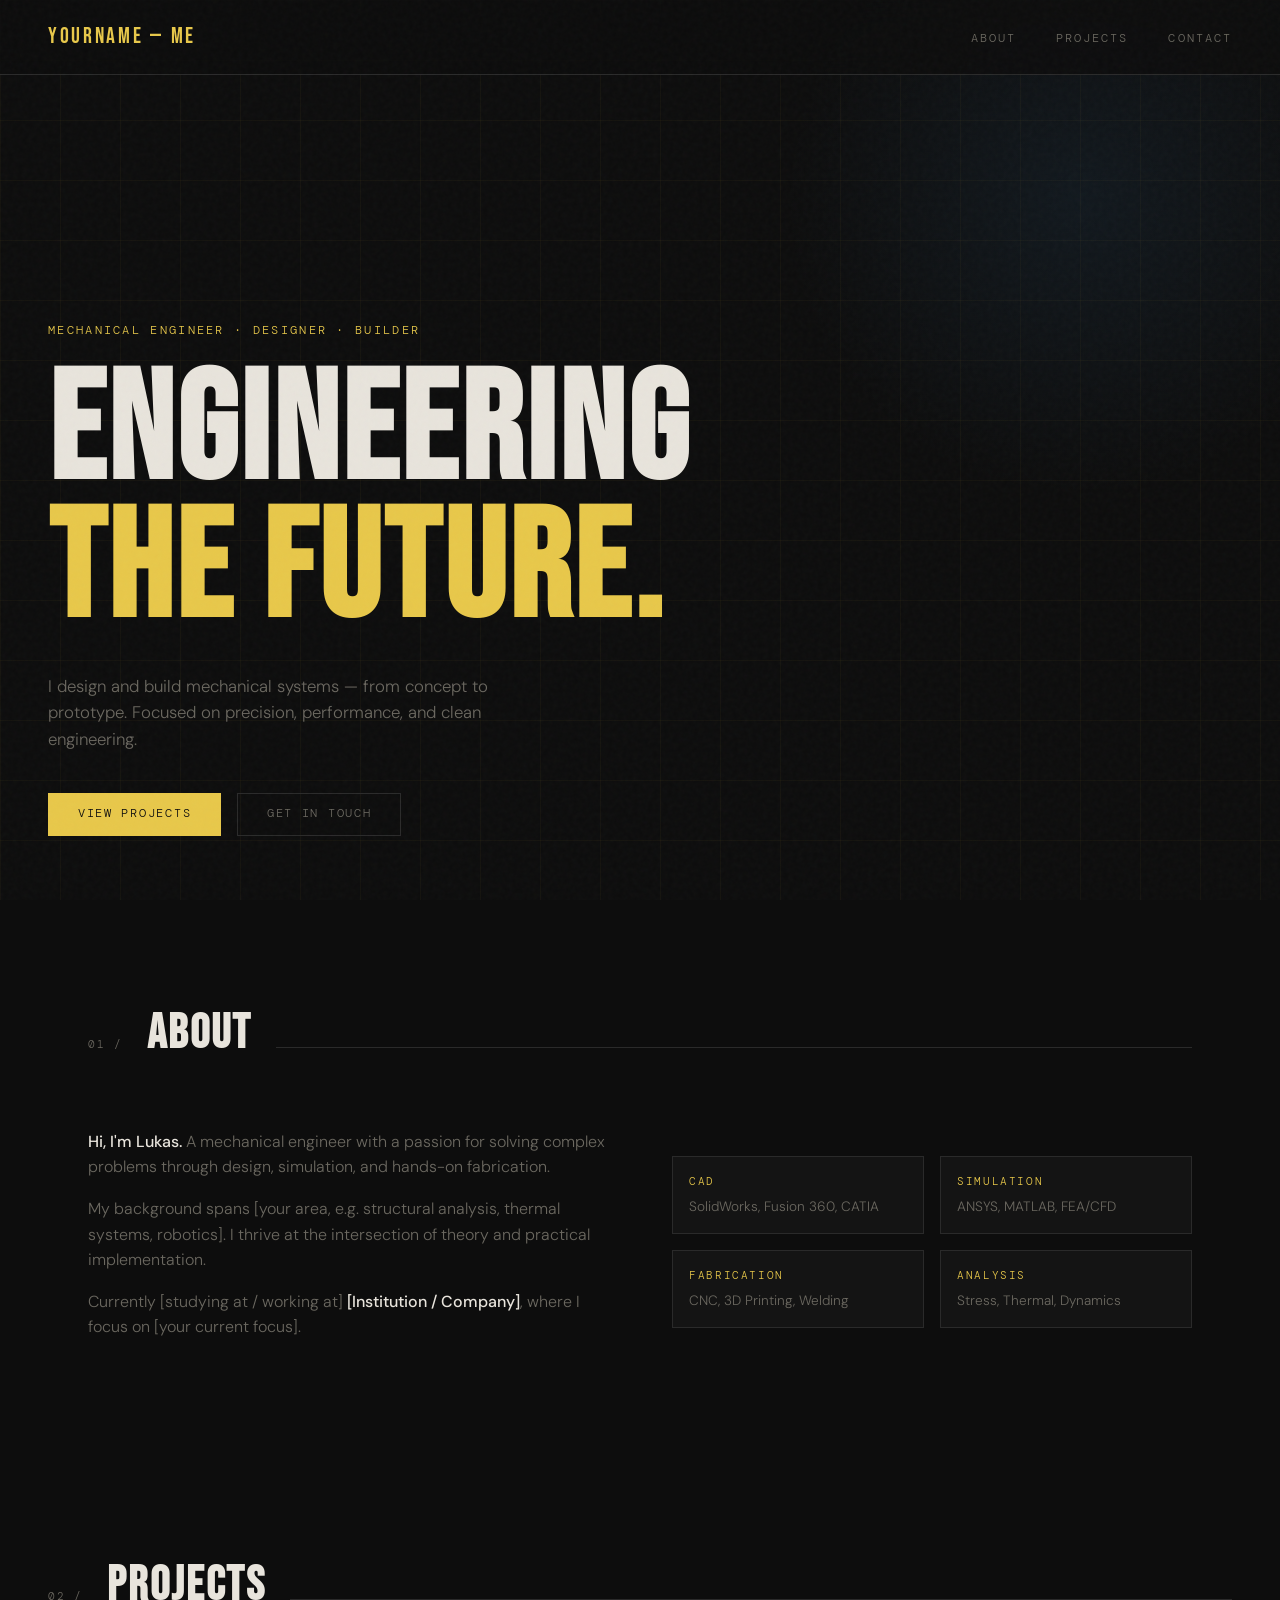
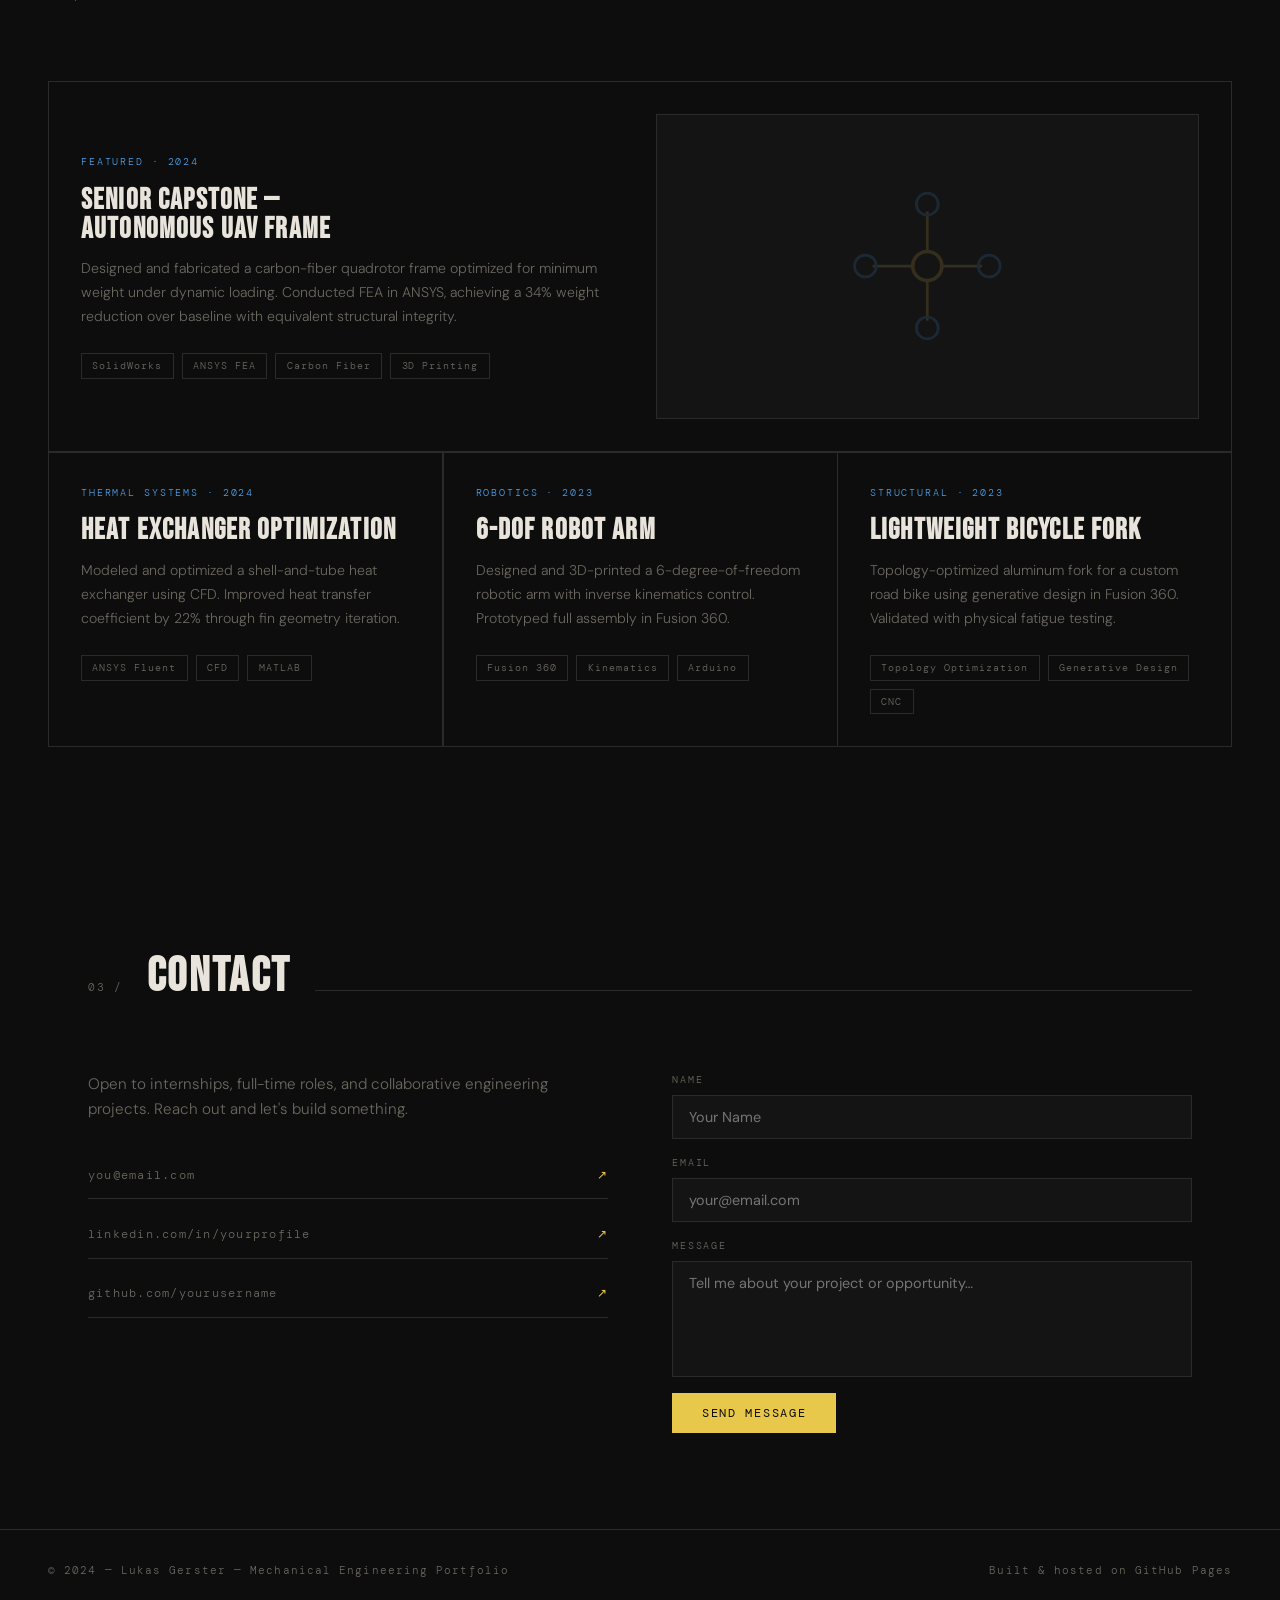
==== index.html @ ba3817b6 "Update index.html Added name" ====
<!DOCTYPE html>
<html lang="en">
<head>
  <meta charset="UTF-8" />
  <meta name="viewport" content="width=device-width, initial-scale=1.0" />
  <title>ME Portfolio</title>
  <link href="https://fonts.googleapis.com/css2?family=Bebas+Neue&family=DM+Sans:wght@300;400;500&family=DM+Mono:wght@400;500&display=swap" rel="stylesheet">
  <style>
    :root {
      --bg: #0d0d0d;
      --surface: #141414;
      --border: #2a2a2a;
      --accent: #e8c84a;
      --accent2: #4a9fe8;
      --text: #e8e4dc;
      --muted: #6b6860;
    }

    *, *::before, *::after { box-sizing: border-box; margin: 0; padding: 0; }

    html { scroll-behavior: smooth; }

    body {
      background: var(--bg);
      color: var(--text);
      font-family: 'DM Sans', sans-serif;
      font-weight: 300;
      line-height: 1.6;
      overflow-x: hidden;
    }

    /* ── NOISE OVERLAY ── */
    body::before {
      content: '';
      position: fixed;
      inset: 0;
      background-image: url("data:image/svg+xml,%3Csvg viewBox='0 0 200 200' xmlns='http://www.w3.org/2000/svg'%3E%3Cfilter id='n'%3E%3CfeTurbulence type='fractalNoise' baseFrequency='0.9' numOctaves='4' stitchTiles='stitch'/%3E%3C/filter%3E%3Crect width='100%25' height='100%25' filter='url(%23n)' opacity='1'/%3E%3C/svg%3E");
      opacity: 0.03;
      pointer-events: none;
      z-index: 9999;
    }

    /* ── NAV ── */
    nav {
      position: fixed;
      top: 0; left: 0; right: 0;
      z-index: 100;
      display: flex;
      align-items: center;
      justify-content: space-between;
      padding: 1.2rem 3rem;
      border-bottom: 1px solid var(--border);
      background: rgba(13,13,13,0.85);
      backdrop-filter: blur(12px);
    }

    .nav-logo {
      font-family: 'Bebas Neue', sans-serif;
      font-size: 1.4rem;
      letter-spacing: 0.12em;
      color: var(--accent);
    }

    .nav-links {
      display: flex;
      gap: 2.5rem;
      list-style: none;
    }

    .nav-links a {
      font-family: 'DM Mono', monospace;
      font-size: 0.72rem;
      letter-spacing: 0.18em;
      text-transform: uppercase;
      color: var(--muted);
      text-decoration: none;
      transition: color 0.2s;
    }

    .nav-links a:hover { color: var(--text); }

    /* ── HERO ── */
    .hero {
      min-height: 100vh;
      display: flex;
      flex-direction: column;
      justify-content: flex-end;
      padding: 6rem 3rem 4rem;
      position: relative;
      overflow: hidden;
    }

    .hero-grid {
      position: absolute;
      inset: 0;
      background-image:
        linear-gradient(rgba(232,200,74,0.04) 1px, transparent 1px),
        linear-gradient(90deg, rgba(232,200,74,0.04) 1px, transparent 1px);
      background-size: 60px 60px;
    }

    .hero-glow {
      position: absolute;
      width: 600px;
      height: 600px;
      border-radius: 50%;
      background: radial-gradient(circle, rgba(74,159,232,0.08) 0%, transparent 70%);
      top: -100px;
      right: -100px;
      pointer-events: none;
    }

    .hero-tag {
      font-family: 'DM Mono', monospace;
      font-size: 0.72rem;
      letter-spacing: 0.2em;
      text-transform: uppercase;
      color: var(--accent);
      margin-bottom: 1.5rem;
      opacity: 0;
      animation: fadeUp 0.6s 0.2s forwards;
    }

    .hero h1 {
      font-family: 'Bebas Neue', sans-serif;
      font-size: clamp(4rem, 12vw, 10rem);
      line-height: 0.9;
      letter-spacing: 0.02em;
      color: var(--text);
      opacity: 0;
      animation: fadeUp 0.7s 0.4s forwards;
    }

    .hero h1 span { color: var(--accent); }

    .hero-sub {
      margin-top: 2rem;
      font-size: 1.05rem;
      color: var(--muted);
      max-width: 520px;
      opacity: 0;
      animation: fadeUp 0.7s 0.6s forwards;
    }

    .hero-cta {
      margin-top: 2.5rem;
      display: flex;
      gap: 1rem;
      opacity: 0;
      animation: fadeUp 0.7s 0.8s forwards;
    }

    .btn {
      display: inline-block;
      padding: 0.7rem 1.8rem;
      font-family: 'DM Mono', monospace;
      font-size: 0.72rem;
      letter-spacing: 0.15em;
      text-transform: uppercase;
      text-decoration: none;
      border: 1px solid;
      transition: all 0.25s;
      cursor: pointer;
    }

    .btn-primary {
      background: var(--accent);
      color: #0d0d0d;
      border-color: var(--accent);
    }

    .btn-primary:hover {
      background: transparent;
      color: var(--accent);
    }

    .btn-ghost {
      background: transparent;
      color: var(--muted);
      border-color: var(--border);
    }

    .btn-ghost:hover {
      color: var(--text);
      border-color: var(--muted);
    }

    /* ── SECTION WRAPPER ── */
    section {
      padding: 6rem 3rem;
      max-width: 1200px;
      margin: 0 auto;
    }

    .section-header {
      display: flex;
      align-items: baseline;
      gap: 1.5rem;
      margin-bottom: 3.5rem;
    }

    .section-header h2 {
      font-family: 'Bebas Neue', sans-serif;
      font-size: 3rem;
      letter-spacing: 0.05em;
    }

    .section-line {
      flex: 1;
      height: 1px;
      background: var(--border);
    }

    .section-num {
      font-family: 'DM Mono', monospace;
      font-size: 0.7rem;
      color: var(--muted);
      letter-spacing: 0.15em;
    }

    /* ── ABOUT ── */
    .about-grid {
      display: grid;
      grid-template-columns: 1fr 1fr;
      gap: 4rem;
      align-items: center;
    }

    .about-text p {
      color: var(--muted);
      margin-bottom: 1rem;
      font-size: 1rem;
    }

    .about-text p strong { color: var(--text); font-weight: 500; }

    .skills-grid {
      display: grid;
      grid-template-columns: 1fr 1fr;
      gap: 1rem;
    }

    .skill-item {
      padding: 1rem;
      border: 1px solid var(--border);
      background: var(--surface);
      transition: border-color 0.2s;
    }

    .skill-item:hover { border-color: var(--accent); }

    .skill-item span {
      display: block;
      font-family: 'DM Mono', monospace;
      font-size: 0.68rem;
      letter-spacing: 0.15em;
      color: var(--accent);
      margin-bottom: 0.3rem;
      text-transform: uppercase;
    }

    .skill-item p { font-size: 0.85rem; color: var(--muted); }

    /* ── PROJECTS ── */
    .projects-grid {
      display: grid;
      grid-template-columns: repeat(auto-fill, minmax(340px, 1fr));
      gap: 1.5px;
      background: var(--border);
      border: 1.5px solid var(--border);
    }

    .project-card {
      background: var(--bg);
      padding: 2rem;
      position: relative;
      overflow: hidden;
      transition: background 0.25s;
      cursor: default;
    }

    .project-card::after {
      content: '';
      position: absolute;
      bottom: 0; left: 0; right: 0;
      height: 2px;
      background: var(--accent);
      transform: scaleX(0);
      transition: transform 0.3s;
      transform-origin: left;
    }

    .project-card:hover {
      background: var(--surface);
    }

    .project-card:hover::after { transform: scaleX(1); }

    .project-tag {
      font-family: 'DM Mono', monospace;
      font-size: 0.65rem;
      letter-spacing: 0.18em;
      text-transform: uppercase;
      color: var(--accent2);
      margin-bottom: 1rem;
    }

    .project-card h3 {
      font-family: 'Bebas Neue', sans-serif;
      font-size: 1.8rem;
      letter-spacing: 0.04em;
      margin-bottom: 0.8rem;
      line-height: 1;
    }

    .project-card p {
      font-size: 0.88rem;
      color: var(--muted);
      line-height: 1.7;
      margin-bottom: 1.5rem;
    }

    .project-meta {
      display: flex;
      flex-wrap: wrap;
      gap: 0.5rem;
    }

    .tag {
      padding: 0.25rem 0.65rem;
      font-family: 'DM Mono', monospace;
      font-size: 0.62rem;
      letter-spacing: 0.1em;
      color: var(--muted);
      border: 1px solid var(--border);
      background: transparent;
    }

    /* ── FEATURED (wide card) ── */
    .project-card.featured {
      grid-column: 1 / -1;
      display: grid;
      grid-template-columns: 1fr 1fr;
      gap: 2rem;
      align-items: center;
    }

    .featured-img {
      aspect-ratio: 16/9;
      background: var(--surface);
      border: 1px solid var(--border);
      display: flex;
      align-items: center;
      justify-content: center;
      overflow: hidden;
    }

    .featured-img svg {
      width: 60%;
      height: 60%;
      opacity: 0.15;
    }

    /* ── CONTACT ── */
    .contact-wrap {
      display: grid;
      grid-template-columns: 1fr 1fr;
      gap: 4rem;
      align-items: start;
    }

    .contact-info p {
      color: var(--muted);
      font-size: 0.95rem;
      margin-bottom: 2rem;
    }

    .contact-links {
      display: flex;
      flex-direction: column;
      gap: 0.8rem;
    }

    .contact-link {
      display: flex;
      align-items: center;
      gap: 1rem;
      text-decoration: none;
      color: var(--muted);
      font-family: 'DM Mono', monospace;
      font-size: 0.78rem;
      letter-spacing: 0.1em;
      transition: color 0.2s;
      padding: 0.8rem 0;
      border-bottom: 1px solid var(--border);
    }

    .contact-link:hover { color: var(--text); }

    .contact-link .arrow { color: var(--accent); margin-left: auto; }

    .contact-form {
      display: flex;
      flex-direction: column;
      gap: 1rem;
    }

    .form-group {
      display: flex;
      flex-direction: column;
      gap: 0.4rem;
    }

    .form-group label {
      font-family: 'DM Mono', monospace;
      font-size: 0.65rem;
      letter-spacing: 0.18em;
      text-transform: uppercase;
      color: var(--muted);
    }

    .form-group input,
    .form-group textarea {
      background: var(--surface);
      border: 1px solid var(--border);
      color: var(--text);
      font-family: 'DM Sans', sans-serif;
      font-size: 0.9rem;
      padding: 0.75rem 1rem;
      outline: none;
      transition: border-color 0.2s;
      resize: none;
    }

    .form-group input:focus,
    .form-group textarea:focus {
      border-color: var(--accent);
    }

    /* ── FOOTER ── */
    footer {
      border-top: 1px solid var(--border);
      padding: 2rem 3rem;
      display: flex;
      justify-content: space-between;
      align-items: center;
    }

    footer p {
      font-family: 'DM Mono', monospace;
      font-size: 0.68rem;
      letter-spacing: 0.1em;
      color: var(--muted);
    }

    /* ── ANIMATIONS ── */
    @keyframes fadeUp {
      from { opacity: 0; transform: translateY(24px); }
      to   { opacity: 1; transform: translateY(0); }
    }

    .fade-in {
      opacity: 0;
      transform: translateY(20px);
      transition: opacity 0.6s, transform 0.6s;
    }

    .fade-in.visible {
      opacity: 1;
      transform: translateY(0);
    }

    /* ── RESPONSIVE ── */
    @media (max-width: 768px) {
      nav { padding: 1rem 1.5rem; }
      .nav-links { display: none; }
      .hero { padding: 5rem 1.5rem 3rem; }
      section { padding: 4rem 1.5rem; }
      .about-grid { grid-template-columns: 1fr; gap: 2rem; }
      .contact-wrap { grid-template-columns: 1fr; }
      .project-card.featured { grid-column: auto; grid-template-columns: 1fr; }
      footer { flex-direction: column; gap: 0.5rem; text-align: center; }
    }
  </style>
</head>
<body>

  <!-- NAV -->
  <nav>
    <div class="nav-logo">YourName — ME</div>
    <ul class="nav-links">
      <li><a href="#about">About</a></li>
      <li><a href="#projects">Projects</a></li>
      <li><a href="#contact">Contact</a></li>
    </ul>
  </nav>

  <!-- HERO -->
  <div class="hero">
    <div class="hero-grid"></div>
    <div class="hero-glow"></div>
    <div class="hero-tag">Mechanical Engineer · Designer · Builder</div>
    <h1>Engineering<br><span>the Future.</span></h1>
    <p class="hero-sub">
      I design and build mechanical systems — from concept to prototype.
      Focused on precision, performance, and clean engineering.
    </p>
    <div class="hero-cta">
      <a href="#projects" class="btn btn-primary">View Projects</a>
      <a href="#contact" class="btn btn-ghost">Get in Touch</a>
    </div>
  </div>

  <!-- ABOUT -->
  <section id="about">
    <div class="section-header fade-in">
      <span class="section-num">01 /</span>
      <h2>About</h2>
      <div class="section-line"></div>
    </div>
    <div class="about-grid fade-in">
      <div class="about-text">
        <p>
          <strong>Hi, I'm Lukas.</strong> A mechanical engineer with a passion
          for solving complex problems through design, simulation, and hands-on fabrication.
        </p>
        <p>
          My background spans [your area, e.g. structural analysis, thermal systems, robotics].
          I thrive at the intersection of theory and practical implementation.
        </p>
        <p>
          Currently [studying at / working at] <strong>[Institution / Company]</strong>,
          where I focus on [your current focus].
        </p>
      </div>
      <div class="skills-grid">
        <div class="skill-item">
          <span>CAD</span>
          <p>SolidWorks, Fusion 360, CATIA</p>
        </div>
        <div class="skill-item">
          <span>Simulation</span>
          <p>ANSYS, MATLAB, FEA/CFD</p>
        </div>
        <div class="skill-item">
          <span>Fabrication</span>
          <p>CNC, 3D Printing, Welding</p>
        </div>
        <div class="skill-item">
          <span>Analysis</span>
          <p>Stress, Thermal, Dynamics</p>
        </div>
      </div>
    </div>
  </section>

  <!-- PROJECTS -->
  <section id="projects" style="max-width:100%; padding: 6rem 3rem;">
    <div class="section-header fade-in" style="max-width:1200px; margin: 0 auto 3.5rem;">
      <span class="section-num">02 /</span>
      <h2>Projects</h2>
      <div class="section-line"></div>
    </div>
    <div class="projects-grid" style="max-width:1200px; margin:0 auto;">

      <!-- FEATURED PROJECT -->
      <div class="project-card featured fade-in">
        <div>
          <div class="project-tag">Featured · 2024</div>
          <h3>Senior Capstone —<br>Autonomous UAV Frame</h3>
          <p>
            Designed and fabricated a carbon-fiber quadrotor frame optimized for
            minimum weight under dynamic loading. Conducted FEA in ANSYS, achieving
            a 34% weight reduction over baseline with equivalent structural integrity.
          </p>
          <div class="project-meta">
            <span class="tag">SolidWorks</span>
            <span class="tag">ANSYS FEA</span>
            <span class="tag">Carbon Fiber</span>
            <span class="tag">3D Printing</span>
          </div>
        </div>
        <div class="featured-img">
          <svg viewBox="0 0 100 100" fill="none" xmlns="http://www.w3.org/2000/svg">
            <circle cx="50" cy="50" r="8" stroke="#e8c84a" stroke-width="2"/>
            <line x1="50" y1="42" x2="50" y2="20" stroke="#e8c84a" stroke-width="1.5"/>
            <line x1="50" y1="58" x2="50" y2="80" stroke="#e8c84a" stroke-width="1.5"/>
            <line x1="42" y1="50" x2="20" y2="50" stroke="#e8c84a" stroke-width="1.5"/>
            <line x1="58" y1="50" x2="80" y2="50" stroke="#e8c84a" stroke-width="1.5"/>
            <circle cx="50" cy="16" r="6" stroke="#4a9fe8" stroke-width="1.5"/>
            <circle cx="50" cy="84" r="6" stroke="#4a9fe8" stroke-width="1.5"/>
            <circle cx="16" cy="50" r="6" stroke="#4a9fe8" stroke-width="1.5"/>
            <circle cx="84" cy="50" r="6" stroke="#4a9fe8" stroke-width="1.5"/>
          </svg>
        </div>
      </div>

      <!-- PROJECT 2 -->
      <div class="project-card fade-in">
        <div class="project-tag">Thermal Systems · 2024</div>
        <h3>Heat Exchanger Optimization</h3>
        <p>
          Modeled and optimized a shell-and-tube heat exchanger using CFD.
          Improved heat transfer coefficient by 22% through fin geometry iteration.
        </p>
        <div class="project-meta">
          <span class="tag">ANSYS Fluent</span>
          <span class="tag">CFD</span>
          <span class="tag">MATLAB</span>
        </div>
      </div>

      <!-- PROJECT 3 -->
      <div class="project-card fade-in">
        <div class="project-tag">Robotics · 2023</div>
        <h3>6-DOF Robot Arm</h3>
        <p>
          Designed and 3D-printed a 6-degree-of-freedom robotic arm with inverse
          kinematics control. Prototyped full assembly in Fusion 360.
        </p>
        <div class="project-meta">
          <span class="tag">Fusion 360</span>
          <span class="tag">Kinematics</span>
          <span class="tag">Arduino</span>
        </div>
      </div>

      <!-- PROJECT 4 -->
      <div class="project-card fade-in">
        <div class="project-tag">Structural · 2023</div>
        <h3>Lightweight Bicycle Fork</h3>
        <p>
          Topology-optimized aluminum fork for a custom road bike using generative
          design in Fusion 360. Validated with physical fatigue testing.
        </p>
        <div class="project-meta">
          <span class="tag">Topology Optimization</span>
          <span class="tag">Generative Design</span>
          <span class="tag">CNC</span>
        </div>
      </div>

    </div>
  </section>

  <!-- CONTACT -->
  <section id="contact">
    <div class="section-header fade-in">
      <span class="section-num">03 /</span>
      <h2>Contact</h2>
      <div class="section-line"></div>
    </div>
    <div class="contact-wrap fade-in">
      <div class="contact-info">
        <p>
          Open to internships, full-time roles, and collaborative engineering projects.
          Reach out and let's build something.
        </p>
        <div class="contact-links">
          <a href="mailto:you@email.com" class="contact-link">
            <span>you@email.com</span>
            <span class="arrow">↗</span>
          </a>
          <a href="https://linkedin.com/in/yourprofile" class="contact-link" target="_blank">
            <span>linkedin.com/in/yourprofile</span>
            <span class="arrow">↗</span>
          </a>
          <a href="https://github.com/yourusername" class="contact-link" target="_blank">
            <span>github.com/yourusername</span>
            <span class="arrow">↗</span>
          </a>
        </div>
      </div>
      <form class="contact-form" onsubmit="return false;">
        <div class="form-group">
          <label>Name</label>
          <input type="text" placeholder="Your Name" />
        </div>
        <div class="form-group">
          <label>Email</label>
          <input type="email" placeholder="your@email.com" />
        </div>
        <div class="form-group">
          <label>Message</label>
          <textarea rows="5" placeholder="Tell me about your project or opportunity…"></textarea>
        </div>
        <button class="btn btn-primary" style="align-self:flex-start;">Send Message</button>
      </form>
    </div>
  </section>

  <!-- FOOTER -->
  <footer>
    <p>© 2024 — Lukas Gerster — Mechanical Engineering Portfolio</p>
    <p>Built & hosted on GitHub Pages</p>
  </footer>

  <script>
    // Scroll fade-in
    const observer = new IntersectionObserver((entries) => {
      entries.forEach(e => {
        if (e.isIntersecting) {
          e.target.classList.add('visible');
          observer.unobserve(e.target);
        }
      });
    }, { threshold: 0.1 });

    document.querySelectorAll('.fade-in').forEach(el => observer.observe(el));
  </script>

</body>
</html>
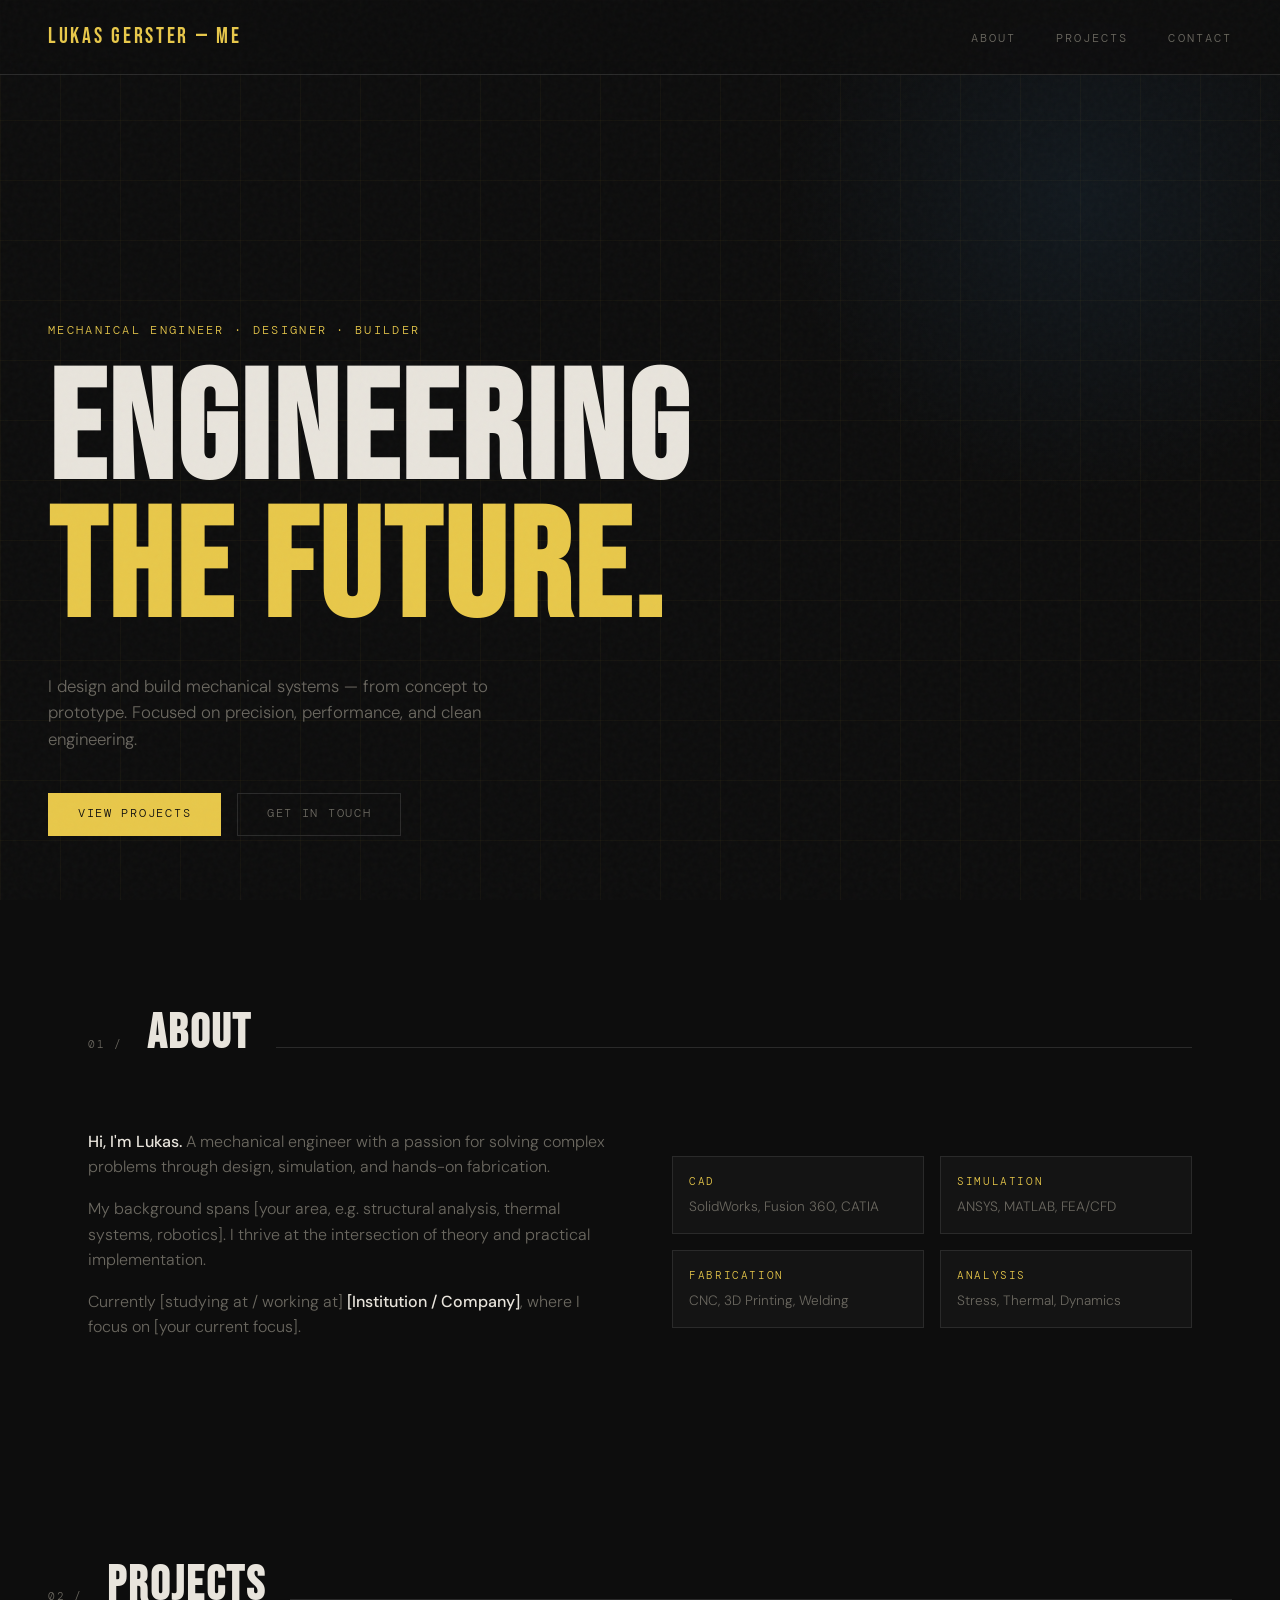
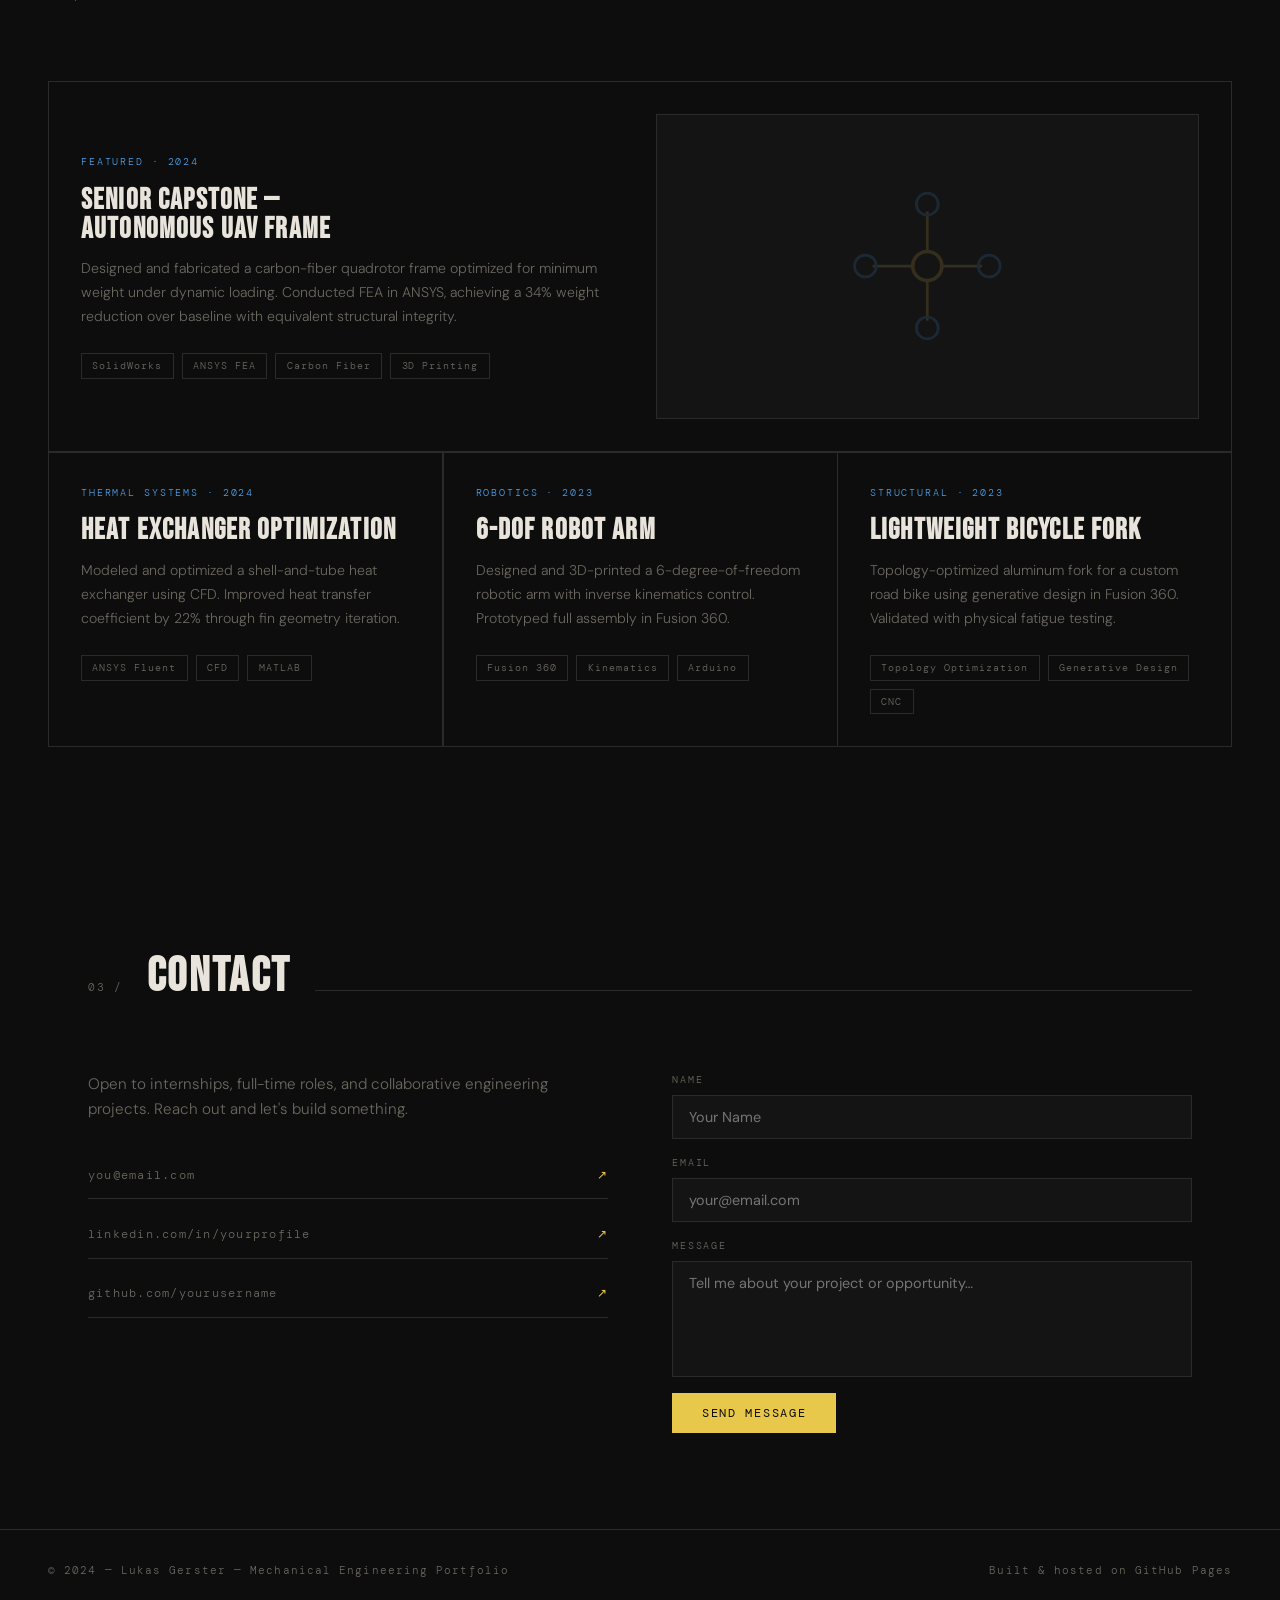
==== commit 57784baf: "Update index.html added names title" ====
--- a/index.html
+++ b/index.html
@@ -487,7 +487,7 @@
 
   <!-- NAV -->
   <nav>
-    <div class="nav-logo">YourName — ME</div>
+    <div class="nav-logo">Lukas Gerster — ME</div>
     <ul class="nav-links">
       <li><a href="#about">About</a></li>
       <li><a href="#projects">Projects</a></li>
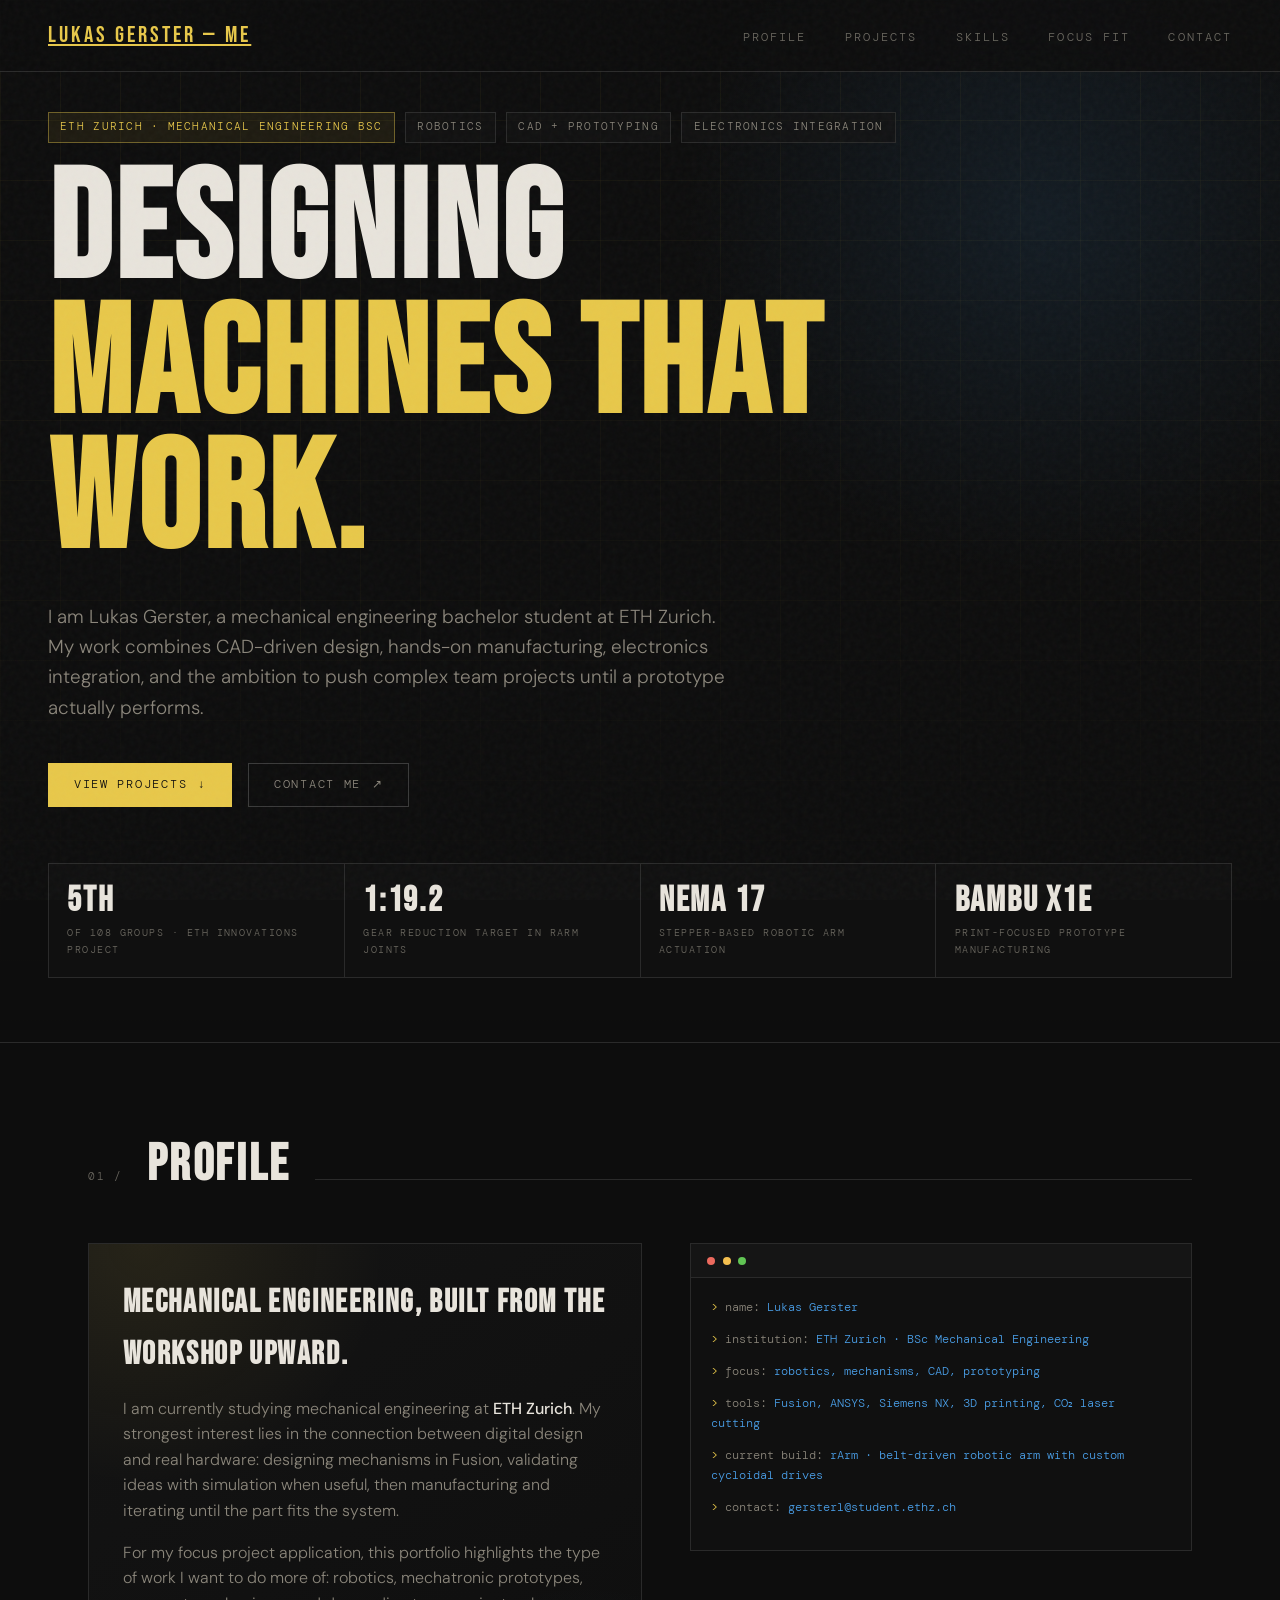
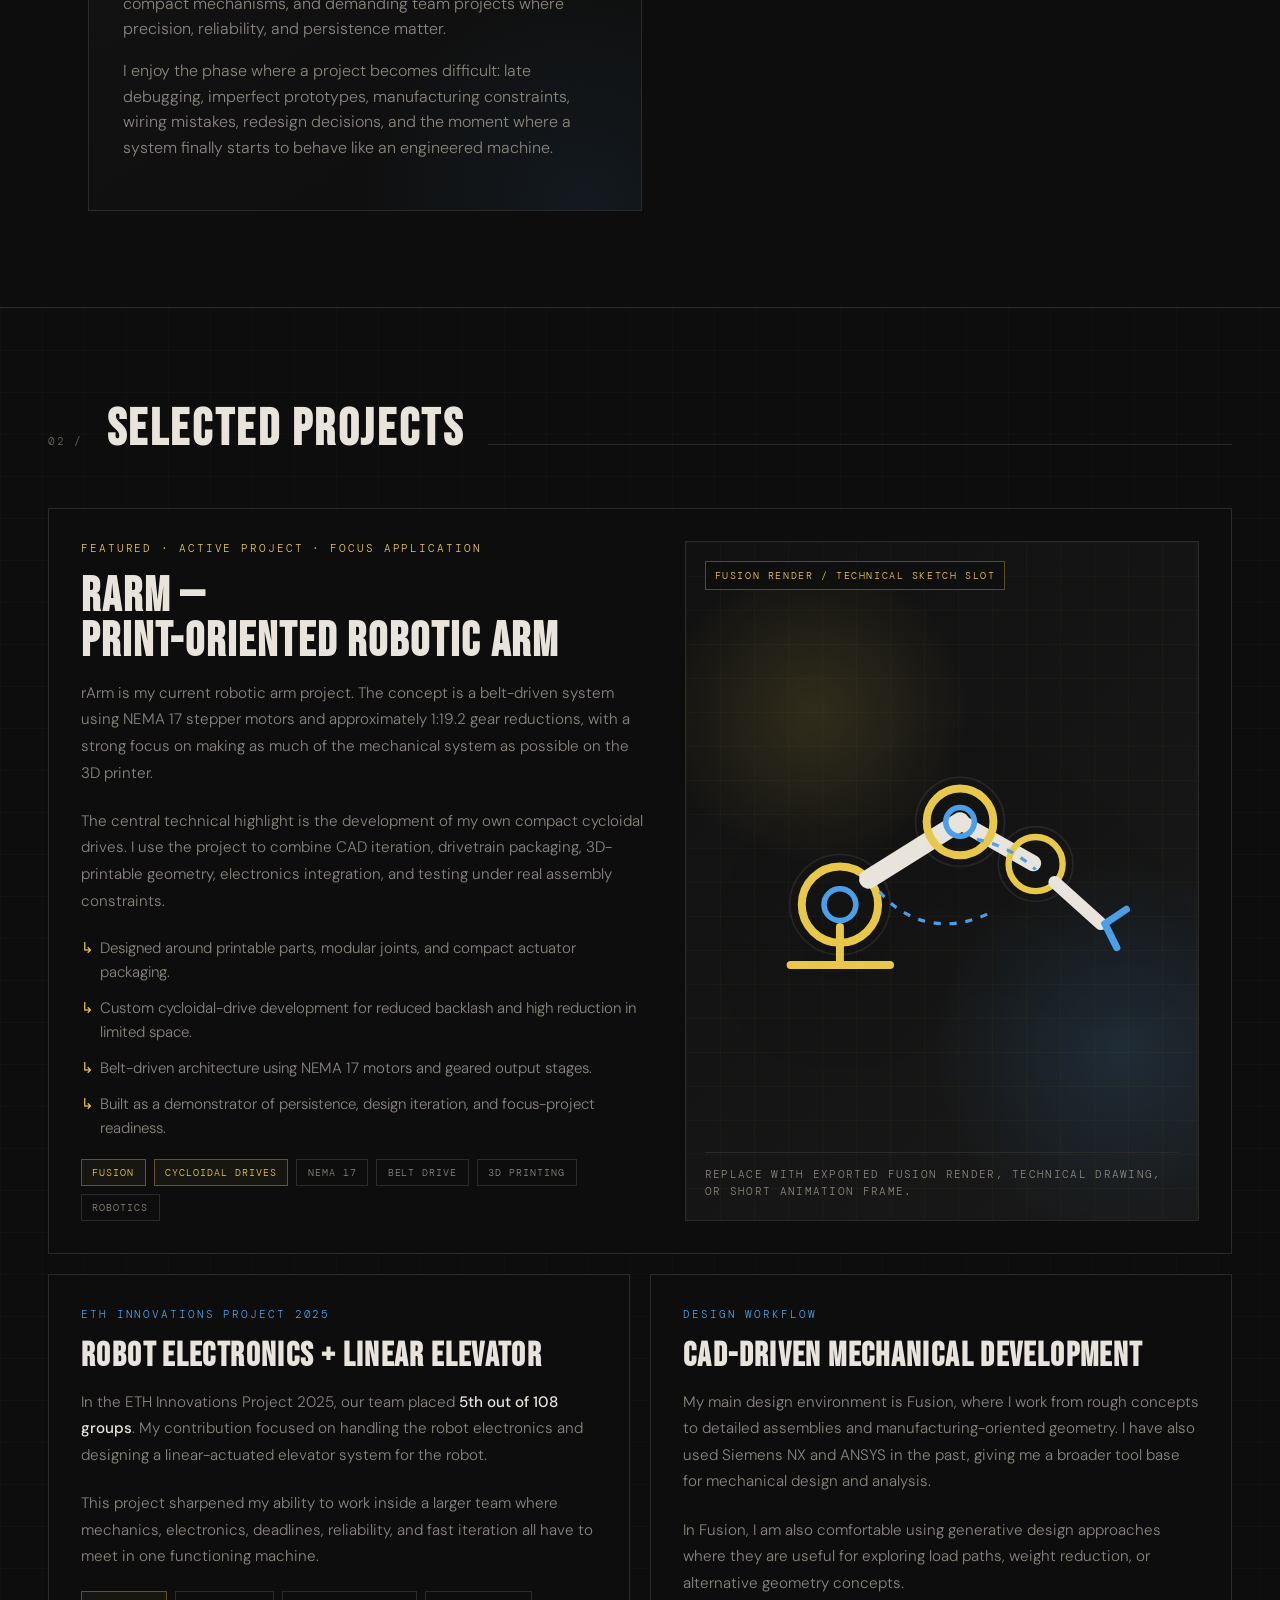
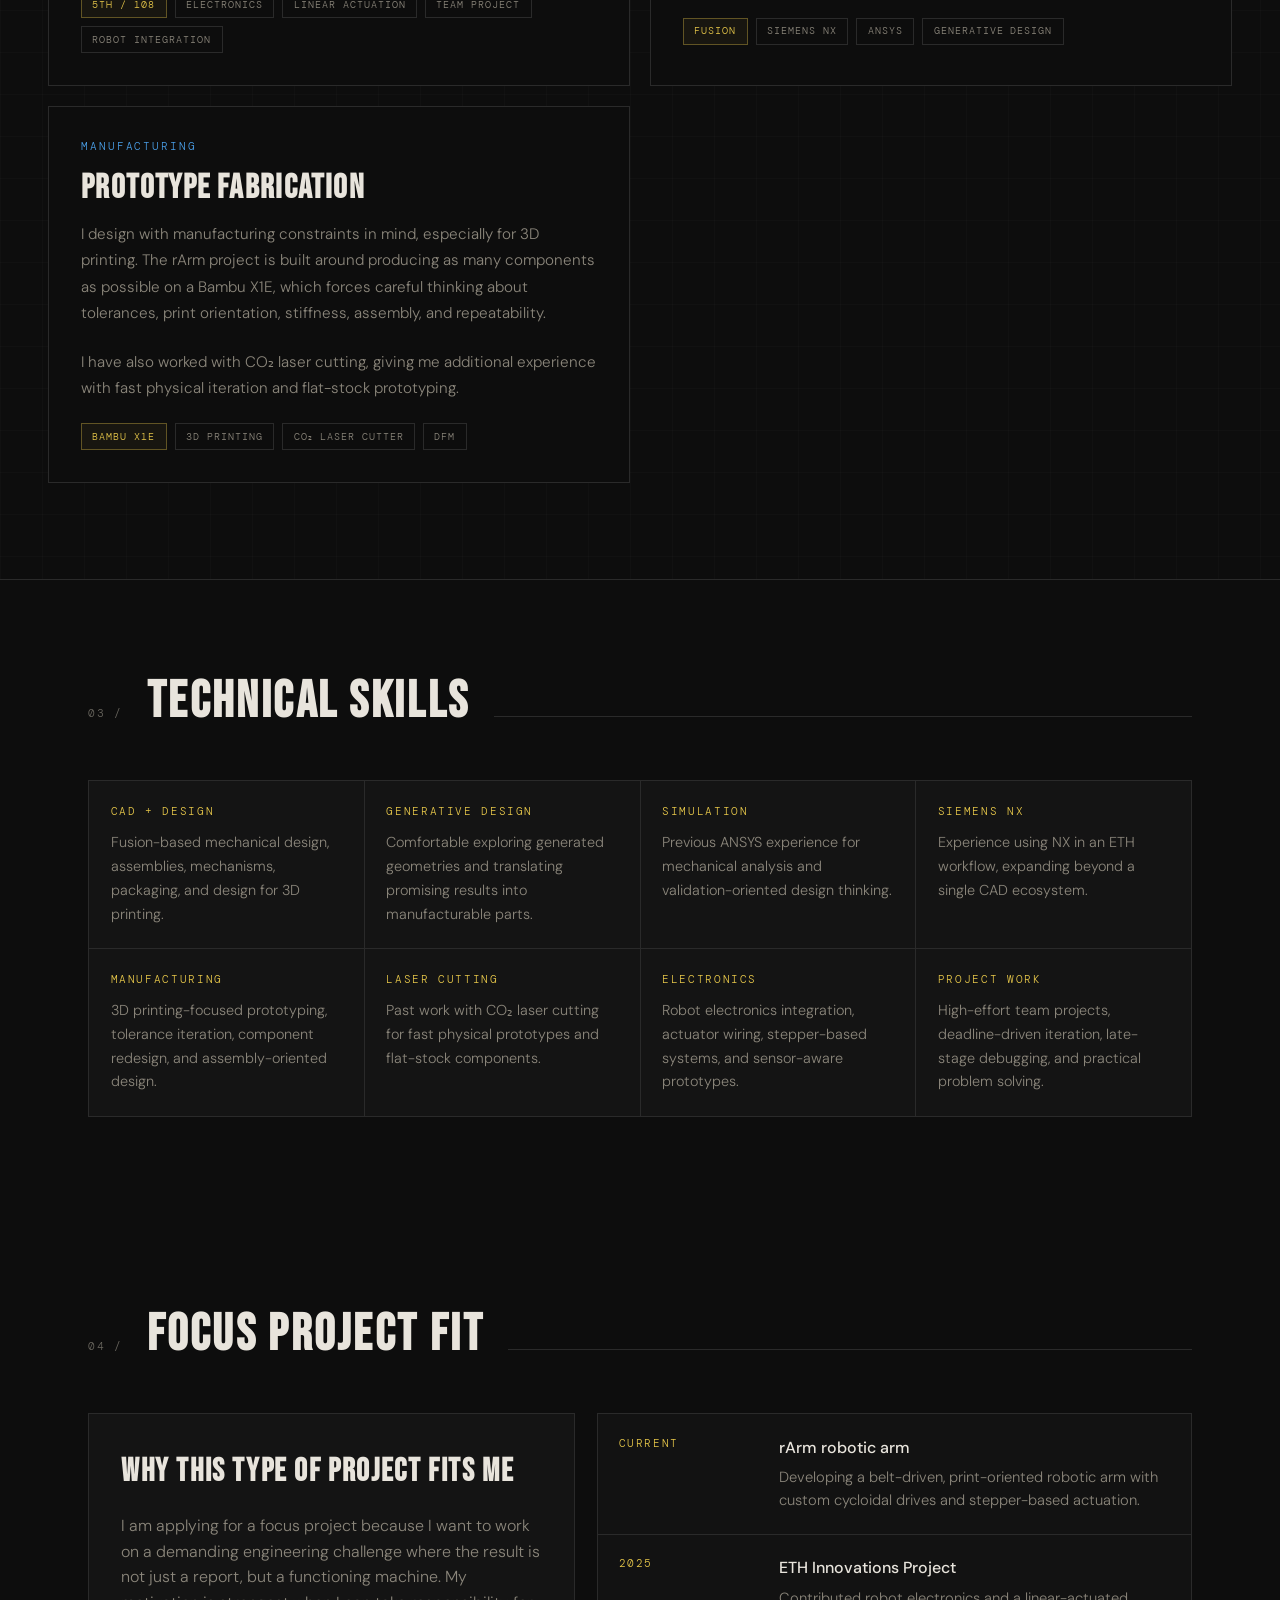
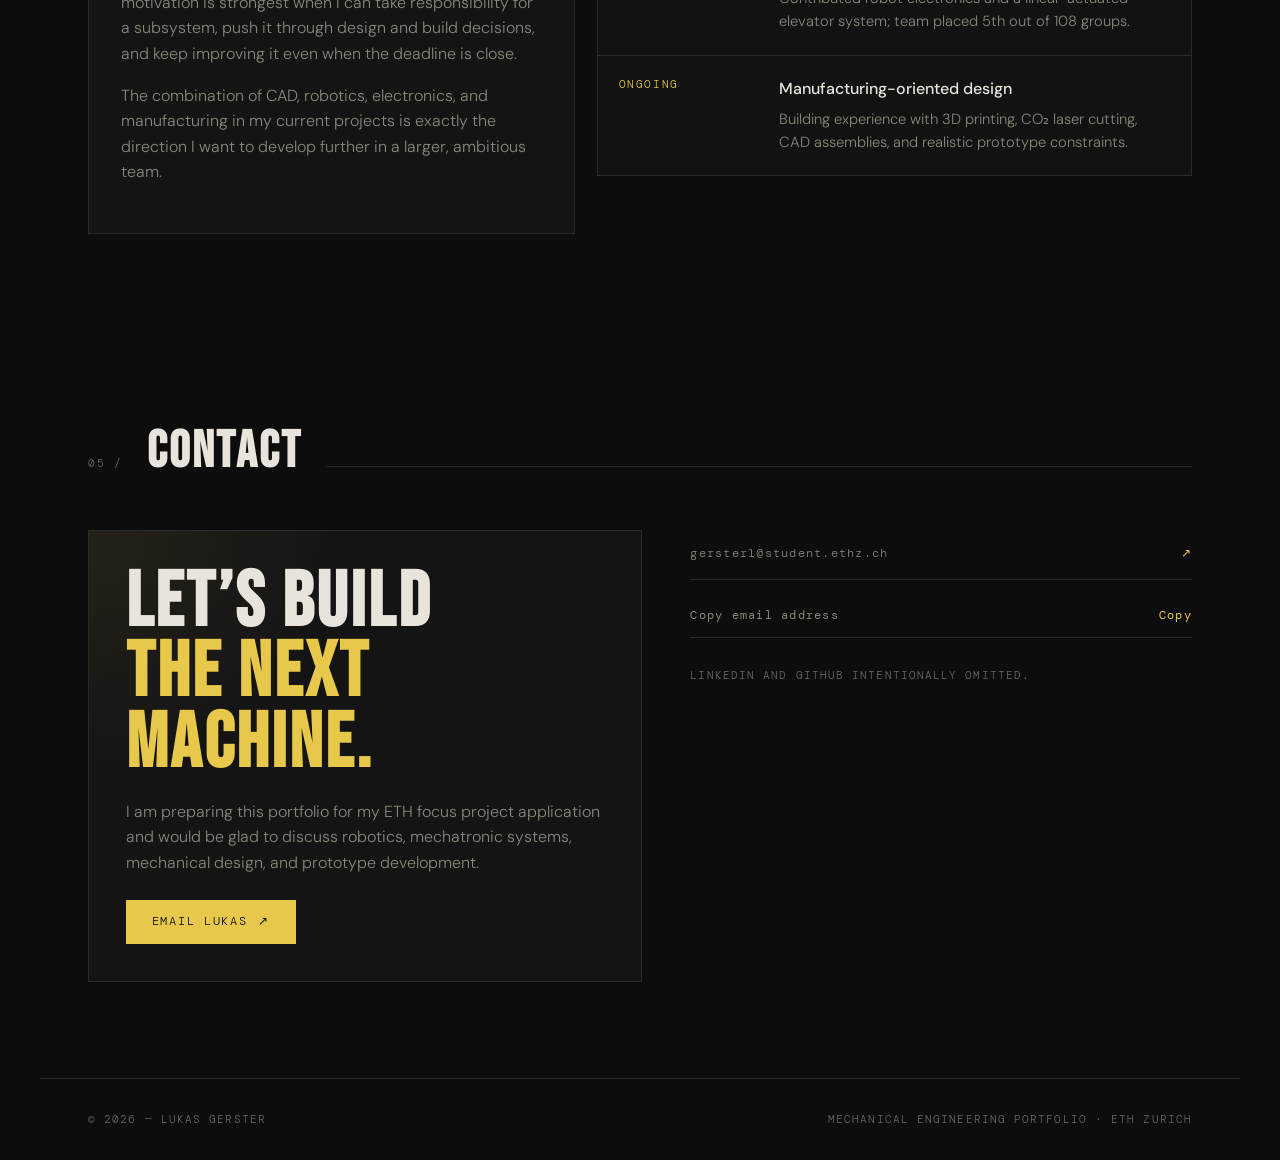
==== commit 4abb5d94: "Rename preview.html to index.html" ====
--- a/index.html
+++ b/index.html
@@ -3,21 +3,29 @@
 <head>
   <meta charset="UTF-8" />
   <meta name="viewport" content="width=device-width, initial-scale=1.0" />
-  <title>ME Portfolio</title>
-  <link href="https://fonts.googleapis.com/css2?family=Bebas+Neue&family=DM+Sans:wght@300;400;500&family=DM+Mono:wght@400;500&display=swap" rel="stylesheet">
+  <meta name="description" content="Mechanical engineering portfolio of Lukas Gerster — ETH Zurich BSc student, robotics builder, CAD designer, and electronics contributor." />
+  <title>Lukas Gerster — Mechanical Engineering Portfolio</title>
+  <link rel="preconnect" href="https://fonts.googleapis.com">
+  <link rel="preconnect" href="https://fonts.gstatic.com" crossorigin>
+  <link href="https://fonts.googleapis.com/css2?family=Bebas+Neue&family=DM+Sans:wght@300;400;500;700&family=DM+Mono:wght@400;500&display=swap" rel="stylesheet">
   <style>
     :root {
       --bg: #0d0d0d;
       --surface: #141414;
+      --surface-soft: #191919;
       --border: #2a2a2a;
+      --border-strong: #3a3a3a;
       --accent: #e8c84a;
       --accent2: #4a9fe8;
+      --accent3: #b36dff;
       --text: #e8e4dc;
-      --muted: #6b6860;
+      --muted: #8b867b;
+      --muted-dark: #6b6860;
+      --success: #72d687;
+      --max: 1200px;
     }
 
     *, *::before, *::after { box-sizing: border-box; margin: 0; padding: 0; }
-
     html { scroll-behavior: smooth; }
 
     body {
@@ -29,16 +37,18 @@
       overflow-x: hidden;
     }
 
-    /* ── NOISE OVERLAY ── */
     body::before {
       content: '';
       position: fixed;
       inset: 0;
-      background-image: url("data:image/svg+xml,%3Csvg viewBox='0 0 200 200' xmlns='http://www.w3.org/2000/svg'%3E%3Cfilter id='n'%3E%3CfeTurbulence type='fractalNoise' baseFrequency='0.9' numOctaves='4' stitchTiles='stitch'/%3E%3C/filter%3E%3Crect width='100%25' height='100%25' filter='url(%23n)' opacity='1'/%3E%3C/svg%3E");
-      opacity: 0.03;
+      background-image: url("data:image/svg+xml,%3Csvg viewBox='0 0 200 200' xmlns='http://www.w3.org/2000/svg'%3E%3Cfilter id='n'%3E%3CfeTurbulence type='fractalNoise' baseFrequency='0.85' numOctaves='4' stitchTiles='stitch'/%3E%3C/filter%3E%3Crect width='100%25' height='100%25' filter='url(%23n)' opacity='1'/%3E%3C/svg%3E");
+      opacity: 0.035;
       pointer-events: none;
       z-index: 9999;
     }
+
+    a { color: inherit; }
+    strong { color: var(--text); font-weight: 500; }
 
     /* ── NAV ── */
     nav {
@@ -48,22 +58,23 @@
       display: flex;
       align-items: center;
       justify-content: space-between;
-      padding: 1.2rem 3rem;
+      padding: 1.05rem 3rem;
       border-bottom: 1px solid var(--border);
-      background: rgba(13,13,13,0.85);
-      backdrop-filter: blur(12px);
+      background: rgba(13,13,13,0.86);
+      backdrop-filter: blur(14px);
     }
 
     .nav-logo {
       font-family: 'Bebas Neue', sans-serif;
-      font-size: 1.4rem;
-      letter-spacing: 0.12em;
+      font-size: 1.45rem;
+      letter-spacing: 0.13em;
       color: var(--accent);
+      white-space: nowrap;
     }
 
     .nav-links {
       display: flex;
-      gap: 2.5rem;
+      gap: 2.4rem;
       list-style: none;
     }
 
@@ -72,7 +83,7 @@
       font-size: 0.72rem;
       letter-spacing: 0.18em;
       text-transform: uppercase;
-      color: var(--muted);
+      color: var(--muted-dark);
       text-decoration: none;
       transition: color 0.2s;
     }
@@ -85,74 +96,116 @@
       display: flex;
       flex-direction: column;
       justify-content: flex-end;
-      padding: 6rem 3rem 4rem;
+      padding: 7rem 3rem 4rem;
       position: relative;
       overflow: hidden;
+      border-bottom: 1px solid var(--border);
     }
 
     .hero-grid {
       position: absolute;
       inset: 0;
       background-image:
-        linear-gradient(rgba(232,200,74,0.04) 1px, transparent 1px),
-        linear-gradient(90deg, rgba(232,200,74,0.04) 1px, transparent 1px);
+        linear-gradient(rgba(232,200,74,0.05) 1px, transparent 1px),
+        linear-gradient(90deg, rgba(232,200,74,0.05) 1px, transparent 1px);
       background-size: 60px 60px;
+      mask-image: linear-gradient(to bottom, rgba(0,0,0,0.95), rgba(0,0,0,0.15));
+    }
+
+    .hero::after {
+      content: '';
+      position: absolute;
+      inset: auto 0 0 0;
+      height: 40%;
+      background: linear-gradient(to top, rgba(13,13,13,0.95), transparent);
+      pointer-events: none;
     }
 
     .hero-glow {
       position: absolute;
-      width: 600px;
-      height: 600px;
+      width: 720px;
+      height: 720px;
       border-radius: 50%;
-      background: radial-gradient(circle, rgba(74,159,232,0.08) 0%, transparent 70%);
-      top: -100px;
-      right: -100px;
+      background: radial-gradient(circle, rgba(74,159,232,0.10) 0%, transparent 70%);
+      top: -140px;
+      right: -120px;
       pointer-events: none;
     }
 
-    .hero-tag {
-      font-family: 'DM Mono', monospace;
-      font-size: 0.72rem;
-      letter-spacing: 0.2em;
+    .hero-content {
+      position: relative;
+      z-index: 2;
+      max-width: var(--max);
+      width: 100%;
+      margin: 0 auto;
+    }
+
+    .hero-kicker {
+      display: flex;
+      gap: 0.65rem;
+      flex-wrap: wrap;
+      align-items: center;
+      margin-bottom: 1.35rem;
+      opacity: 0;
+      animation: fadeUp 0.6s 0.1s forwards;
+    }
+
+    .pill {
+      display: inline-flex;
+      align-items: center;
+      gap: 0.45rem;
+      padding: 0.38rem 0.7rem;
+      border: 1px solid var(--border);
+      background: rgba(20,20,20,0.72);
+      color: var(--muted);
+      font-family: 'DM Mono', monospace;
+      font-size: 0.66rem;
+      letter-spacing: 0.12em;
       text-transform: uppercase;
+    }
+
+    .pill.highlight {
+      border-color: rgba(232,200,74,0.4);
       color: var(--accent);
-      margin-bottom: 1.5rem;
-      opacity: 0;
-      animation: fadeUp 0.6s 0.2s forwards;
-    }
-
-    .hero h1 {
+      background: rgba(232,200,74,0.08);
+    }
+
+    h1 {
       font-family: 'Bebas Neue', sans-serif;
-      font-size: clamp(4rem, 12vw, 10rem);
-      line-height: 0.9;
+      font-size: clamp(4.5rem, 12vw, 10.5rem);
+      line-height: 0.88;
       letter-spacing: 0.02em;
       color: var(--text);
+      max-width: 1000px;
       opacity: 0;
-      animation: fadeUp 0.7s 0.4s forwards;
-    }
-
-    .hero h1 span { color: var(--accent); }
+      animation: fadeUp 0.7s 0.25s forwards;
+    }
+
+    h1 span { color: var(--accent); }
 
     .hero-sub {
       margin-top: 2rem;
-      font-size: 1.05rem;
-      color: var(--muted);
-      max-width: 520px;
+      font-size: clamp(1rem, 1.6vw, 1.18rem);
+      color: var(--muted);
+      max-width: 690px;
       opacity: 0;
-      animation: fadeUp 0.7s 0.6s forwards;
+      animation: fadeUp 0.7s 0.42s forwards;
     }
 
     .hero-cta {
       margin-top: 2.5rem;
       display: flex;
+      flex-wrap: wrap;
       gap: 1rem;
       opacity: 0;
-      animation: fadeUp 0.7s 0.8s forwards;
+      animation: fadeUp 0.7s 0.58s forwards;
     }
 
     .btn {
-      display: inline-block;
-      padding: 0.7rem 1.8rem;
+      display: inline-flex;
+      align-items: center;
+      gap: 0.65rem;
+      padding: 0.75rem 1.55rem;
       font-family: 'DM Mono', monospace;
       font-size: 0.72rem;
       letter-spacing: 0.15em;
@@ -172,23 +225,60 @@
     .btn-primary:hover {
       background: transparent;
       color: var(--accent);
+      transform: translateY(-2px);
     }
 
     .btn-ghost {
       background: transparent;
       color: var(--muted);
-      border-color: var(--border);
+      border-color: var(--border-strong);
     }
 
     .btn-ghost:hover {
       color: var(--text);
       border-color: var(--muted);
-    }
-
-    /* ── SECTION WRAPPER ── */
+      transform: translateY(-2px);
+    }
+
+    .hero-stats {
+      display: grid;
+      grid-template-columns: repeat(4, minmax(140px, 1fr));
+      gap: 1px;
+      margin-top: 3.5rem;
+      background: var(--border);
+      border: 1px solid var(--border);
+      opacity: 0;
+      animation: fadeUp 0.7s 0.74s forwards;
+    }
+
+    .stat {
+      padding: 1.15rem;
+      background: rgba(13,13,13,0.88);
+    }
+
+    .stat b {
+      display: block;
+      font-family: 'Bebas Neue', sans-serif;
+      font-size: 2.2rem;
+      line-height: 1;
+      letter-spacing: 0.05em;
+      color: var(--text);
+    }
+
+    .stat span {
+      display: block;
+      margin-top: 0.45rem;
+      font-family: 'DM Mono', monospace;
+      font-size: 0.65rem;
+      letter-spacing: 0.14em;
+      text-transform: uppercase;
+      color: var(--muted-dark);
+    }
+
+    /* ── BASE SECTIONS ── */
     section {
       padding: 6rem 3rem;
-      max-width: 1200px;
+      max-width: var(--max);
       margin: 0 auto;
     }
 
@@ -196,13 +286,14 @@
       display: flex;
       align-items: baseline;
       gap: 1.5rem;
-      margin-bottom: 3.5rem;
+      margin-bottom: 3.3rem;
     }
 
     .section-header h2 {
       font-family: 'Bebas Neue', sans-serif;
-      font-size: 3rem;
+      font-size: 3.2rem;
       letter-spacing: 0.05em;
+      line-height: 1;
     }
 
     .section-line {
@@ -214,165 +305,396 @@
     .section-num {
       font-family: 'DM Mono', monospace;
       font-size: 0.7rem;
-      color: var(--muted);
+      color: var(--muted-dark);
       letter-spacing: 0.15em;
-    }
-
-    /* ── ABOUT ── */
-    .about-grid {
+      white-space: nowrap;
+    }
+
+    .lead {
+      color: var(--muted);
+      font-size: 1.03rem;
+      max-width: 740px;
+    }
+
+    /* ── PROFILE ── */
+    .profile-grid {
       display: grid;
-      grid-template-columns: 1fr 1fr;
-      gap: 4rem;
+      grid-template-columns: 1.05fr 0.95fr;
+      gap: 3rem;
+      align-items: start;
+    }
+
+    .profile-card {
+      border: 1px solid var(--border);
+      background: linear-gradient(145deg, rgba(20,20,20,0.98), rgba(14,14,14,0.98));
+      padding: 2.1rem;
+      position: relative;
+      overflow: hidden;
+    }
+
+    .profile-card::before {
+      content: '';
+      position: absolute;
+      inset: 0;
+      background:
+        radial-gradient(circle at 10% 0%, rgba(232,200,74,0.09), transparent 32%),
+        radial-gradient(circle at 90% 100%, rgba(74,159,232,0.08), transparent 30%);
+      pointer-events: none;
+    }
+
+    .profile-card > * { position: relative; }
+
+    .profile-card h3,
+    .side-card h3 {
+      font-family: 'Bebas Neue', sans-serif;
+      font-size: 2rem;
+      letter-spacing: 0.05em;
+      margin-bottom: 1rem;
+    }
+
+    .profile-card p,
+    .side-card p {
+      color: var(--muted);
+      margin-bottom: 1rem;
+    }
+
+    .terminal-card {
+      border: 1px solid var(--border);
+      background: #101010;
+      padding: 0;
+      overflow: hidden;
+    }
+
+    .terminal-top {
+      display: flex;
       align-items: center;
-    }
-
-    .about-text p {
-      color: var(--muted);
-      margin-bottom: 1rem;
-      font-size: 1rem;
-    }
-
-    .about-text p strong { color: var(--text); font-weight: 500; }
-
-    .skills-grid {
-      display: grid;
-      grid-template-columns: 1fr 1fr;
-      gap: 1rem;
-    }
-
-    .skill-item {
-      padding: 1rem;
-      border: 1px solid var(--border);
-      background: var(--surface);
-      transition: border-color 0.2s;
-    }
-
-    .skill-item:hover { border-color: var(--accent); }
-
-    .skill-item span {
-      display: block;
-      font-family: 'DM Mono', monospace;
-      font-size: 0.68rem;
-      letter-spacing: 0.15em;
-      color: var(--accent);
-      margin-bottom: 0.3rem;
-      text-transform: uppercase;
-    }
-
-    .skill-item p { font-size: 0.85rem; color: var(--muted); }
+      gap: 0.45rem;
+      padding: 0.8rem 1rem;
+      border-bottom: 1px solid var(--border);
+      background: #151515;
+    }
+
+    .dot { width: 8px; height: 8px; border-radius: 50%; background: var(--border-strong); }
+    .dot:nth-child(1) { background: #ec6a5e; }
+    .dot:nth-child(2) { background: #f4bf4f; }
+    .dot:nth-child(3) { background: #61c554; }
+
+    .terminal-body {
+      padding: 1.25rem;
+      font-family: 'DM Mono', monospace;
+      font-size: 0.78rem;
+      color: var(--muted);
+    }
+
+    .terminal-body p { margin-bottom: 0.75rem; }
+    .terminal-body span { color: var(--accent); }
+    .terminal-body em { color: var(--accent2); font-style: normal; }
 
     /* ── PROJECTS ── */
+    #projects {
+      max-width: 100%;
+      padding-left: 3rem;
+      padding-right: 3rem;
+      border-top: 1px solid var(--border);
+      border-bottom: 1px solid var(--border);
+      background:
+        linear-gradient(rgba(255,255,255,0.015) 1px, transparent 1px),
+        linear-gradient(90deg, rgba(255,255,255,0.015) 1px, transparent 1px);
+      background-size: 42px 42px;
+    }
+
+    .wide-inner {
+      max-width: var(--max);
+      margin: 0 auto;
+    }
+
     .projects-grid {
       display: grid;
-      grid-template-columns: repeat(auto-fill, minmax(340px, 1fr));
-      gap: 1.5px;
-      background: var(--border);
-      border: 1.5px solid var(--border);
+      grid-template-columns: repeat(2, minmax(0, 1fr));
+      gap: 1.25rem;
     }
 
     .project-card {
-      background: var(--bg);
+      background: rgba(13,13,13,0.96);
+      border: 1px solid var(--border);
       padding: 2rem;
       position: relative;
       overflow: hidden;
-      transition: background 0.25s;
-      cursor: default;
-    }
-
-    .project-card::after {
-      content: '';
-      position: absolute;
-      bottom: 0; left: 0; right: 0;
-      height: 2px;
-      background: var(--accent);
-      transform: scaleX(0);
-      transition: transform 0.3s;
-      transform-origin: left;
+      transition: transform 0.25s, border-color 0.25s, background 0.25s;
     }
 
     .project-card:hover {
-      background: var(--surface);
-    }
-
-    .project-card:hover::after { transform: scaleX(1); }
+      transform: translateY(-4px);
+      border-color: rgba(232,200,74,0.45);
+      background: rgba(20,20,20,0.98);
+    }
+
+    .project-card.featured {
+      grid-column: 1 / -1;
+      display: grid;
+      grid-template-columns: minmax(0, 1.05fr) minmax(330px, 0.95fr);
+      gap: 2.2rem;
+      align-items: stretch;
+      min-height: 440px;
+    }
 
     .project-tag {
       font-family: 'DM Mono', monospace;
-      font-size: 0.65rem;
+      font-size: 0.66rem;
       letter-spacing: 0.18em;
       text-transform: uppercase;
       color: var(--accent2);
       margin-bottom: 1rem;
     }
 
+    .project-card.featured .project-tag { color: var(--accent); }
+
     .project-card h3 {
       font-family: 'Bebas Neue', sans-serif;
-      font-size: 1.8rem;
+      font-size: clamp(2rem, 3.7vw, 4rem);
       letter-spacing: 0.04em;
-      margin-bottom: 0.8rem;
-      line-height: 1;
-    }
+      margin-bottom: 1rem;
+      line-height: 0.95;
+    }
+
+    .project-card:not(.featured) h3 { font-size: 2.15rem; }
 
     .project-card p {
-      font-size: 0.88rem;
-      color: var(--muted);
-      line-height: 1.7;
-      margin-bottom: 1.5rem;
-    }
-
-    .project-meta {
+      font-size: 0.95rem;
+      color: var(--muted);
+      line-height: 1.75;
+      margin-bottom: 1.35rem;
+    }
+
+    .project-meta,
+    .mini-list {
       display: flex;
       flex-wrap: wrap;
       gap: 0.5rem;
+      margin-top: 1.2rem;
     }
 
     .tag {
-      padding: 0.25rem 0.65rem;
+      padding: 0.28rem 0.65rem;
       font-family: 'DM Mono', monospace;
       font-size: 0.62rem;
       letter-spacing: 0.1em;
       color: var(--muted);
       border: 1px solid var(--border);
       background: transparent;
-    }
-
-    /* ── FEATURED (wide card) ── */
-    .project-card.featured {
-      grid-column: 1 / -1;
+      text-transform: uppercase;
+    }
+
+    .tag.strong {
+      color: var(--accent);
+      border-color: rgba(232,200,74,0.35);
+      background: rgba(232,200,74,0.05);
+    }
+
+    .project-points {
+      list-style: none;
       display: grid;
-      grid-template-columns: 1fr 1fr;
-      gap: 2rem;
-      align-items: center;
-    }
-
-    .featured-img {
-      aspect-ratio: 16/9;
+      gap: 0.75rem;
+      margin-top: 1.35rem;
+      margin-bottom: 1.1rem;
+    }
+
+    .project-points li {
+      color: var(--muted);
+      padding-left: 1.2rem;
+      position: relative;
+      font-size: 0.94rem;
+    }
+
+    .project-points li::before {
+      content: '↳';
+      position: absolute;
+      left: 0;
+      color: var(--accent);
+      font-family: 'DM Mono', monospace;
+    }
+
+    .project-visual {
+      min-height: 100%;
+      border: 1px solid var(--border);
+      background:
+        radial-gradient(circle at 25% 25%, rgba(232,200,74,0.14), transparent 24%),
+        radial-gradient(circle at 85% 75%, rgba(74,159,232,0.15), transparent 28%),
+        linear-gradient(135deg, #111, #191919);
+      display: flex;
+      flex-direction: column;
+      justify-content: space-between;
+      padding: 1.2rem;
+      position: relative;
+      overflow: hidden;
+    }
+
+    .project-visual::before {
+      content: '';
+      position: absolute;
+      inset: 0;
+      background-image:
+        linear-gradient(rgba(232,200,74,0.06) 1px, transparent 1px),
+        linear-gradient(90deg, rgba(232,200,74,0.06) 1px, transparent 1px);
+      background-size: 34px 34px;
+      opacity: 0.55;
+    }
+
+    .visual-label,
+    .visual-caption,
+    .arm-sketch {
+      position: relative;
+      z-index: 1;
+    }
+
+    .visual-label {
+      align-self: flex-start;
+      font-family: 'DM Mono', monospace;
+      font-size: 0.62rem;
+      letter-spacing: 0.16em;
+      color: var(--accent);
+      text-transform: uppercase;
+      border: 1px solid rgba(232,200,74,0.34);
+      padding: 0.35rem 0.55rem;
+      background: rgba(13,13,13,0.7);
+    }
+
+    .visual-caption {
+      color: var(--muted);
+      font-family: 'DM Mono', monospace;
+      font-size: 0.68rem;
+      letter-spacing: 0.12em;
+      text-transform: uppercase;
+      border-top: 1px solid var(--border);
+      padding-top: 0.8rem;
+    }
+
+    .arm-sketch {
+      flex: 1;
+      display: grid;
+      place-items: center;
+      min-height: 270px;
+    }
+
+    .arm-sketch svg {
+      width: min(94%, 460px);
+      height: auto;
+      filter: drop-shadow(0 18px 40px rgba(0,0,0,0.28));
+    }
+
+    /* ── SKILLS ── */
+    .skills-grid {
+      display: grid;
+      grid-template-columns: repeat(4, 1fr);
+      gap: 1px;
+      background: var(--border);
+      border: 1px solid var(--border);
+    }
+
+    .skill-item {
+      padding: 1.35rem;
       background: var(--surface);
+      min-height: 160px;
+      transition: background 0.2s;
+    }
+
+    .skill-item:hover { background: var(--surface-soft); }
+
+    .skill-item span {
+      display: block;
+      font-family: 'DM Mono', monospace;
+      font-size: 0.68rem;
+      letter-spacing: 0.15em;
+      color: var(--accent);
+      margin-bottom: 0.7rem;
+      text-transform: uppercase;
+    }
+
+    .skill-item p {
+      font-size: 0.9rem;
+      color: var(--muted);
+      line-height: 1.65;
+    }
+
+    /* ── PROCESS / FIT ── */
+    .fit-grid {
+      display: grid;
+      grid-template-columns: 0.9fr 1.1fr;
+      gap: 1.4rem;
+      align-items: start;
+    }
+
+    .side-card {
       border: 1px solid var(--border);
-      display: flex;
-      align-items: center;
-      justify-content: center;
-      overflow: hidden;
-    }
-
-    .featured-img svg {
-      width: 60%;
-      height: 60%;
-      opacity: 0.15;
+      background: var(--surface);
+      padding: 2rem;
+    }
+
+    .timeline {
+      border: 1px solid var(--border);
+      background: rgba(20,20,20,0.7);
+    }
+
+    .timeline-item {
+      display: grid;
+      grid-template-columns: 140px 1fr;
+      gap: 1.25rem;
+      padding: 1.3rem;
+      border-bottom: 1px solid var(--border);
+    }
+
+    .timeline-item:last-child { border-bottom: 0; }
+
+    .timeline-date {
+      font-family: 'DM Mono', monospace;
+      font-size: 0.68rem;
+      color: var(--accent);
+      letter-spacing: 0.14em;
+      text-transform: uppercase;
+    }
+
+    .timeline-item h4 {
+      font-family: 'DM Sans', sans-serif;
+      font-weight: 500;
+      margin-bottom: 0.35rem;
+      color: var(--text);
+    }
+
+    .timeline-item p {
+      color: var(--muted);
+      font-size: 0.92rem;
     }
 
     /* ── CONTACT ── */
     .contact-wrap {
       display: grid;
-      grid-template-columns: 1fr 1fr;
-      gap: 4rem;
+      grid-template-columns: 1.05fr 0.95fr;
+      gap: 3rem;
       align-items: start;
     }
 
-    .contact-info p {
-      color: var(--muted);
-      font-size: 0.95rem;
-      margin-bottom: 2rem;
+    .contact-panel {
+      border: 1px solid var(--border);
+      background:
+        radial-gradient(circle at 0 0, rgba(232,200,74,0.08), transparent 35%),
+        var(--surface);
+      padding: 2.3rem;
+    }
+
+    .contact-panel h3 {
+      font-family: 'Bebas Neue', sans-serif;
+      font-size: clamp(3rem, 6vw, 5.7rem);
+      letter-spacing: 0.04em;
+      line-height: 0.92;
+      margin-bottom: 1.2rem;
+    }
+
+    .contact-panel h3 span { color: var(--accent); }
+
+    .contact-panel p {
+      color: var(--muted);
+      max-width: 560px;
+      margin-bottom: 1.5rem;
     }
 
     .contact-links {
@@ -381,7 +703,8 @@
       gap: 0.8rem;
     }
 
-    .contact-link {
+    .contact-link,
+    .copy-row {
       display: flex;
       align-items: center;
       gap: 1rem;
@@ -390,51 +713,37 @@
       font-family: 'DM Mono', monospace;
       font-size: 0.78rem;
       letter-spacing: 0.1em;
-      transition: color 0.2s;
-      padding: 0.8rem 0;
+      transition: color 0.2s, border-color 0.2s;
+      padding: 0.9rem 0;
       border-bottom: 1px solid var(--border);
-    }
-
-    .contact-link:hover { color: var(--text); }
-
-    .contact-link .arrow { color: var(--accent); margin-left: auto; }
-
-    .contact-form {
-      display: flex;
-      flex-direction: column;
-      gap: 1rem;
-    }
-
-    .form-group {
-      display: flex;
-      flex-direction: column;
-      gap: 0.4rem;
-    }
-
-    .form-group label {
-      font-family: 'DM Mono', monospace;
-      font-size: 0.65rem;
-      letter-spacing: 0.18em;
+      background: none;
+      width: 100%;
+      border-left: 0;
+      border-right: 0;
+      border-top: 0;
+      cursor: pointer;
+      text-align: left;
+    }
+
+    .contact-link:hover,
+    .copy-row:hover {
+      color: var(--text);
+      border-bottom-color: var(--border-strong);
+    }
+
+    .contact-link .arrow,
+    .copy-row .arrow {
+      color: var(--accent);
+      margin-left: auto;
+    }
+
+    .note {
+      margin-top: 1rem;
+      font-family: 'DM Mono', monospace;
+      font-size: 0.68rem;
+      letter-spacing: 0.1em;
       text-transform: uppercase;
-      color: var(--muted);
-    }
-
-    .form-group input,
-    .form-group textarea {
-      background: var(--surface);
-      border: 1px solid var(--border);
-      color: var(--text);
-      font-family: 'DM Sans', sans-serif;
-      font-size: 0.9rem;
-      padding: 0.75rem 1rem;
-      outline: none;
-      transition: border-color 0.2s;
-      resize: none;
-    }
-
-    .form-group input:focus,
-    .form-group textarea:focus {
-      border-color: var(--accent);
+      color: var(--muted-dark);
     }
 
     /* ── FOOTER ── */
@@ -444,13 +753,17 @@
       display: flex;
       justify-content: space-between;
       align-items: center;
+      gap: 1rem;
+      max-width: var(--max);
+      margin: 0 auto;
     }
 
     footer p {
       font-family: 'DM Mono', monospace;
       font-size: 0.68rem;
       letter-spacing: 0.1em;
-      color: var(--muted);
+      color: var(--muted-dark);
+      text-transform: uppercase;
     }
 
     /* ── ANIMATIONS ── */
@@ -462,7 +775,7 @@
     .fade-in {
       opacity: 0;
       transform: translateY(20px);
-      transition: opacity 0.6s, transform 0.6s;
+      transition: opacity 0.6s ease, transform 0.6s ease;
     }
 
     .fade-in.visible {
@@ -470,16 +783,52 @@
       transform: translateY(0);
     }
 
+    @media (prefers-reduced-motion: reduce) {
+      *, *::before, *::after {
+        animation-duration: 0.01ms !important;
+        animation-iteration-count: 1 !important;
+        scroll-behavior: auto !important;
+        transition-duration: 0.01ms !important;
+      }
+    }
+
     /* ── RESPONSIVE ── */
+    @media (max-width: 980px) {
+      .hero-stats,
+      .skills-grid { grid-template-columns: repeat(2, 1fr); }
+
+      .profile-grid,
+      .fit-grid,
+      .contact-wrap,
+      .project-card.featured {
+        grid-template-columns: 1fr;
+      }
+
+      .project-card.featured { min-height: auto; }
+      .project-visual { min-height: 380px; }
+      .projects-grid { grid-template-columns: 1fr; }
+    }
+
     @media (max-width: 768px) {
       nav { padding: 1rem 1.5rem; }
       .nav-links { display: none; }
-      .hero { padding: 5rem 1.5rem 3rem; }
-      section { padding: 4rem 1.5rem; }
-      .about-grid { grid-template-columns: 1fr; gap: 2rem; }
-      .contact-wrap { grid-template-columns: 1fr; }
-      .project-card.featured { grid-column: auto; grid-template-columns: 1fr; }
-      footer { flex-direction: column; gap: 0.5rem; text-align: center; }
+      .hero { padding: 6rem 1.5rem 3rem; }
+      section, #projects { padding: 4.5rem 1.5rem; }
+      .hero-stats { grid-template-columns: 1fr 1fr; }
+      .section-header { gap: 1rem; }
+      .section-header h2 { font-size: 2.55rem; }
+      footer { flex-direction: column; align-items: flex-start; padding: 2rem 1.5rem; }
+      .timeline-item { grid-template-columns: 1fr; gap: 0.45rem; }
+    }
+
+    @media (max-width: 520px) {
+      .hero-stats,
+      .skills-grid { grid-template-columns: 1fr; }
+
+      h1 { font-size: clamp(4rem, 22vw, 6.4rem); }
+      .hero-kicker { gap: 0.45rem; }
+      .pill { font-size: 0.58rem; }
+      .profile-card, .side-card, .project-card, .contact-panel { padding: 1.35rem; }
     }
   </style>
 </head>
@@ -487,226 +836,410 @@
 
   <!-- NAV -->
   <nav>
-    <div class="nav-logo">Lukas Gerster — ME</div>
-    <ul class="nav-links">
-      <li><a href="#about">About</a></li>
+    <a class="nav-logo" href="#top" aria-label="Lukas Gerster portfolio home">Lukas Gerster — ME</a>
+    <ul class="nav-links" aria-label="Main navigation">
+      <li><a href="#profile">Profile</a></li>
       <li><a href="#projects">Projects</a></li>
+      <li><a href="#skills">Skills</a></li>
+      <li><a href="#fit">Focus Fit</a></li>
       <li><a href="#contact">Contact</a></li>
     </ul>
   </nav>
 
   <!-- HERO -->
-  <div class="hero">
-    <div class="hero-grid"></div>
-    <div class="hero-glow"></div>
-    <div class="hero-tag">Mechanical Engineer · Designer · Builder</div>
-    <h1>Engineering<br><span>the Future.</span></h1>
-    <p class="hero-sub">
-      I design and build mechanical systems — from concept to prototype.
-      Focused on precision, performance, and clean engineering.
-    </p>
-    <div class="hero-cta">
-      <a href="#projects" class="btn btn-primary">View Projects</a>
-      <a href="#contact" class="btn btn-ghost">Get in Touch</a>
+  <header class="hero" id="top">
+    <div class="hero-grid" aria-hidden="true"></div>
+    <div class="hero-glow" aria-hidden="true"></div>
+    <div class="hero-content">
+      <div class="hero-kicker">
+        <span class="pill highlight">ETH Zurich · Mechanical Engineering BSc</span>
+        <span class="pill">Robotics</span>
+        <span class="pill">CAD + Prototyping</span>
+        <span class="pill">Electronics Integration</span>
+      </div>
+
+      <h1>Designing<br><span>Machines That Work.</span></h1>
+
+      <p class="hero-sub">
+        I am Lukas Gerster, a mechanical engineering bachelor student at ETH Zurich.
+        My work combines CAD-driven design, hands-on manufacturing, electronics integration,
+        and the ambition to push complex team projects until a prototype actually performs.
+      </p>
+
+      <div class="hero-cta">
+        <a href="#projects" class="btn btn-primary">View Projects <span>↓</span></a>
+        <a href="mailto:gersterl@student.ethz.ch?subject=Focus%20Project%20Portfolio%20Contact" class="btn btn-ghost">Contact Me <span>↗</span></a>
+      </div>
+
+      <div class="hero-stats" aria-label="Portfolio highlights">
+        <div class="stat">
+          <b>5th</b>
+          <span>of 108 groups · ETH Innovations Project</span>
+        </div>
+        <div class="stat">
+          <b>1:19.2</b>
+          <span>gear reduction target in rArm joints</span>
+        </div>
+        <div class="stat">
+          <b>NEMA 17</b>
+          <span>stepper-based robotic arm actuation</span>
+        </div>
+        <div class="stat">
+          <b>Bambu X1E</b>
+          <span>print-focused prototype manufacturing</span>
+        </div>
+      </div>
     </div>
-  </div>
-
-  <!-- ABOUT -->
-  <section id="about">
+  </header>
+
+  <!-- PROFILE -->
+  <section id="profile">
     <div class="section-header fade-in">
       <span class="section-num">01 /</span>
-      <h2>About</h2>
+      <h2>Profile</h2>
       <div class="section-line"></div>
     </div>
-    <div class="about-grid fade-in">
-      <div class="about-text">
+
+    <div class="profile-grid">
+      <article class="profile-card fade-in">
+        <h3>Mechanical engineering, built from the workshop upward.</h3>
         <p>
-          <strong>Hi, I'm Lukas.</strong> A mechanical engineer with a passion
-          for solving complex problems through design, simulation, and hands-on fabrication.
+          I am currently studying mechanical engineering at <strong>ETH Zurich</strong>.
+          My strongest interest lies in the connection between digital design and real hardware:
+          designing mechanisms in Fusion, validating ideas with simulation when useful, then
+          manufacturing and iterating until the part fits the system.
         </p>
         <p>
-          My background spans [your area, e.g. structural analysis, thermal systems, robotics].
-          I thrive at the intersection of theory and practical implementation.
+          For my focus project application, this portfolio highlights the type of work I want to
+          do more of: robotics, mechatronic prototypes, compact mechanisms, and demanding team
+          projects where precision, reliability, and persistence matter.
         </p>
         <p>
-          Currently [studying at / working at] <strong>[Institution / Company]</strong>,
-          where I focus on [your current focus].
+          I enjoy the phase where a project becomes difficult: late debugging, imperfect prototypes,
+          manufacturing constraints, wiring mistakes, redesign decisions, and the moment where a
+          system finally starts to behave like an engineered machine.
         </p>
-      </div>
-      <div class="skills-grid">
-        <div class="skill-item">
-          <span>CAD</span>
-          <p>SolidWorks, Fusion 360, CATIA</p>
+      </article>
+
+      <aside class="terminal-card fade-in" aria-label="Profile summary">
+        <div class="terminal-top" aria-hidden="true">
+          <span class="dot"></span><span class="dot"></span><span class="dot"></span>
         </div>
-        <div class="skill-item">
-          <span>Simulation</span>
-          <p>ANSYS, MATLAB, FEA/CFD</p>
+        <div class="terminal-body">
+          <p><span>&gt;</span> name: <em>Lukas Gerster</em></p>
+          <p><span>&gt;</span> institution: <em>ETH Zurich · BSc Mechanical Engineering</em></p>
+          <p><span>&gt;</span> focus: <em>robotics, mechanisms, CAD, prototyping</em></p>
+          <p><span>&gt;</span> tools: <em>Fusion, ANSYS, Siemens NX, 3D printing, CO₂ laser cutting</em></p>
+          <p><span>&gt;</span> current build: <em>rArm · belt-driven robotic arm with custom cycloidal drives</em></p>
+          <p><span>&gt;</span> contact: <em>gersterl@student.ethz.ch</em></p>
         </div>
-        <div class="skill-item">
-          <span>Fabrication</span>
-          <p>CNC, 3D Printing, Welding</p>
-        </div>
-        <div class="skill-item">
-          <span>Analysis</span>
-          <p>Stress, Thermal, Dynamics</p>
-        </div>
-      </div>
+      </aside>
     </div>
   </section>
 
   <!-- PROJECTS -->
-  <section id="projects" style="max-width:100%; padding: 6rem 3rem;">
-    <div class="section-header fade-in" style="max-width:1200px; margin: 0 auto 3.5rem;">
-      <span class="section-num">02 /</span>
-      <h2>Projects</h2>
+  <section id="projects">
+    <div class="wide-inner">
+      <div class="section-header fade-in">
+        <span class="section-num">02 /</span>
+        <h2>Selected Projects</h2>
+        <div class="section-line"></div>
+      </div>
+
+      <div class="projects-grid">
+
+        <!-- FEATURED PROJECT -->
+        <article class="project-card featured fade-in">
+          <div>
+            <div class="project-tag">Featured · Active Project · Focus Application</div>
+            <h3>rArm —<br>Print-Oriented Robotic Arm</h3>
+            <p>
+              rArm is my current robotic arm project. The concept is a belt-driven system using
+              NEMA 17 stepper motors and approximately 1:19.2 gear reductions, with a strong focus
+              on making as much of the mechanical system as possible on the 3D printer.
+            </p>
+            <p>
+              The central technical highlight is the development of my own compact cycloidal drives.
+              I use the project to combine CAD iteration, drivetrain packaging, 3D-printable geometry,
+              electronics integration, and testing under real assembly constraints.
+            </p>
+
+            <ul class="project-points">
+              <li>Designed around printable parts, modular joints, and compact actuator packaging.</li>
+              <li>Custom cycloidal-drive development for reduced backlash and high reduction in limited space.</li>
+              <li>Belt-driven architecture using NEMA 17 motors and geared output stages.</li>
+              <li>Built as a demonstrator of persistence, design iteration, and focus-project readiness.</li>
+            </ul>
+
+            <div class="project-meta">
+              <span class="tag strong">Fusion</span>
+              <span class="tag strong">Cycloidal Drives</span>
+              <span class="tag">NEMA 17</span>
+              <span class="tag">Belt Drive</span>
+              <span class="tag">3D Printing</span>
+              <span class="tag">Robotics</span>
+            </div>
+          </div>
+
+          <div class="project-visual" aria-label="rArm visual placeholder">
+            <!-- Replace this visual block with a Fusion render or animation thumbnail when available.
+                 Example:
+                 <img src="assets/rarm-render.png" alt="Fusion render of the rArm robotic arm" style="width:100%; height:100%; object-fit:cover;">
+            -->
+            <span class="visual-label">Fusion render / technical sketch slot</span>
+            <div class="arm-sketch" aria-hidden="true">
+              <svg viewBox="0 0 560 360" fill="none" xmlns="http://www.w3.org/2000/svg">
+                <path d="M90 298H215" stroke="#e8c84a" stroke-width="10" stroke-linecap="round"/>
+                <path d="M152 295V250" stroke="#e8c84a" stroke-width="10" stroke-linecap="round"/>
+                <circle cx="152" cy="222" r="48" stroke="#e8c84a" stroke-width="10"/>
+                <circle cx="152" cy="222" r="20" stroke="#4a9fe8" stroke-width="7"/>
+                <path d="M188 190L303 118" stroke="#e8e4dc" stroke-width="24" stroke-linecap="round"/>
+                <path d="M303 118L395 170" stroke="#e8e4dc" stroke-width="20" stroke-linecap="round"/>
+                <circle cx="303" cy="118" r="42" stroke="#e8c84a" stroke-width="10"/>
+                <circle cx="303" cy="118" r="18" stroke="#4a9fe8" stroke-width="7"/>
+                <circle cx="398" cy="171" r="34" stroke="#e8c84a" stroke-width="8"/>
+                <path d="M422 194L480 246" stroke="#e8e4dc" stroke-width="16" stroke-linecap="round"/>
+                <path d="M485 246L512 228M485 246L500 276" stroke="#4a9fe8" stroke-width="9" stroke-linecap="round"/>
+                <path d="M202 206C235 245 287 260 343 231" stroke="#4a9fe8" stroke-width="4" stroke-dasharray="9 11"/>
+                <path d="M324 140C351 145 378 159 398 178" stroke="#4a9fe8" stroke-width="4" stroke-dasharray="9 11"/>
+                <circle cx="152" cy="222" r="63" stroke="#ffffff" stroke-opacity="0.08" stroke-width="2"/>
+                <circle cx="303" cy="118" r="56" stroke="#ffffff" stroke-opacity="0.08" stroke-width="2"/>
+                <circle cx="398" cy="171" r="47" stroke="#ffffff" stroke-opacity="0.08" stroke-width="2"/>
+              </svg>
+            </div>
+            <span class="visual-caption">Replace with exported Fusion render, technical drawing, or short animation frame.</span>
+          </div>
+        </article>
+
+        <article class="project-card fade-in">
+          <div class="project-tag">ETH Innovations Project 2025</div>
+          <h3>Robot Electronics + Linear Elevator</h3>
+          <p>
+            In the ETH Innovations Project 2025, our team placed <strong>5th out of 108 groups</strong>.
+            My contribution focused on handling the robot electronics and designing a linear-actuated
+            elevator system for the robot.
+          </p>
+          <p>
+            This project sharpened my ability to work inside a larger team where mechanics, electronics,
+            deadlines, reliability, and fast iteration all have to meet in one functioning machine.
+          </p>
+          <div class="project-meta">
+            <span class="tag strong">5th / 108</span>
+            <span class="tag">Electronics</span>
+            <span class="tag">Linear Actuation</span>
+            <span class="tag">Team Project</span>
+            <span class="tag">Robot Integration</span>
+          </div>
+        </article>
+
+        <article class="project-card fade-in">
+          <div class="project-tag">Design Workflow</div>
+          <h3>CAD-Driven Mechanical Development</h3>
+          <p>
+            My main design environment is Fusion, where I work from rough concepts to detailed
+            assemblies and manufacturing-oriented geometry. I have also used Siemens NX and ANSYS
+            in the past, giving me a broader tool base for mechanical design and analysis.
+          </p>
+          <p>
+            In Fusion, I am also comfortable using generative design approaches where they are useful
+            for exploring load paths, weight reduction, or alternative geometry concepts.
+          </p>
+          <div class="project-meta">
+            <span class="tag strong">Fusion</span>
+            <span class="tag">Siemens NX</span>
+            <span class="tag">ANSYS</span>
+            <span class="tag">Generative Design</span>
+          </div>
+        </article>
+
+        <article class="project-card fade-in">
+          <div class="project-tag">Manufacturing</div>
+          <h3>Prototype Fabrication</h3>
+          <p>
+            I design with manufacturing constraints in mind, especially for 3D printing. The rArm
+            project is built around producing as many components as possible on a Bambu X1E, which
+            forces careful thinking about tolerances, print orientation, stiffness, assembly, and repeatability.
+          </p>
+          <p>
+            I have also worked with CO₂ laser cutting, giving me additional experience with fast
+            physical iteration and flat-stock prototyping.
+          </p>
+          <div class="project-meta">
+            <span class="tag strong">Bambu X1E</span>
+            <span class="tag">3D Printing</span>
+            <span class="tag">CO₂ Laser Cutter</span>
+            <span class="tag">DFM</span>
+          </div>
+        </article>
+
+      </div>
+    </div>
+  </section>
+
+  <!-- SKILLS -->
+  <section id="skills">
+    <div class="section-header fade-in">
+      <span class="section-num">03 /</span>
+      <h2>Technical Skills</h2>
       <div class="section-line"></div>
     </div>
-    <div class="projects-grid" style="max-width:1200px; margin:0 auto;">
-
-      <!-- FEATURED PROJECT -->
-      <div class="project-card featured fade-in">
-        <div>
-          <div class="project-tag">Featured · 2024</div>
-          <h3>Senior Capstone —<br>Autonomous UAV Frame</h3>
-          <p>
-            Designed and fabricated a carbon-fiber quadrotor frame optimized for
-            minimum weight under dynamic loading. Conducted FEA in ANSYS, achieving
-            a 34% weight reduction over baseline with equivalent structural integrity.
-          </p>
-          <div class="project-meta">
-            <span class="tag">SolidWorks</span>
-            <span class="tag">ANSYS FEA</span>
-            <span class="tag">Carbon Fiber</span>
-            <span class="tag">3D Printing</span>
+
+    <div class="skills-grid fade-in">
+      <div class="skill-item">
+        <span>CAD + Design</span>
+        <p>Fusion-based mechanical design, assemblies, mechanisms, packaging, and design for 3D printing.</p>
+      </div>
+      <div class="skill-item">
+        <span>Generative Design</span>
+        <p>Comfortable exploring generated geometries and translating promising results into manufacturable parts.</p>
+      </div>
+      <div class="skill-item">
+        <span>Simulation</span>
+        <p>Previous ANSYS experience for mechanical analysis and validation-oriented design thinking.</p>
+      </div>
+      <div class="skill-item">
+        <span>Siemens NX</span>
+        <p>Experience using NX in an ETH workflow, expanding beyond a single CAD ecosystem.</p>
+      </div>
+      <div class="skill-item">
+        <span>Manufacturing</span>
+        <p>3D printing-focused prototyping, tolerance iteration, component redesign, and assembly-oriented design.</p>
+      </div>
+      <div class="skill-item">
+        <span>Laser Cutting</span>
+        <p>Past work with CO₂ laser cutting for fast physical prototypes and flat-stock components.</p>
+      </div>
+      <div class="skill-item">
+        <span>Electronics</span>
+        <p>Robot electronics integration, actuator wiring, stepper-based systems, and sensor-aware prototypes.</p>
+      </div>
+      <div class="skill-item">
+        <span>Project Work</span>
+        <p>High-effort team projects, deadline-driven iteration, late-stage debugging, and practical problem solving.</p>
+      </div>
+    </div>
+  </section>
+
+  <!-- FOCUS PROJECT FIT -->
+  <section id="fit">
+    <div class="section-header fade-in">
+      <span class="section-num">04 /</span>
+      <h2>Focus Project Fit</h2>
+      <div class="section-line"></div>
+    </div>
+
+    <div class="fit-grid">
+      <article class="side-card fade-in">
+        <h3>Why this type of project fits me</h3>
+        <p>
+          I am applying for a focus project because I want to work on a demanding engineering challenge
+          where the result is not just a report, but a functioning machine. My motivation is strongest
+          when I can take responsibility for a subsystem, push it through design and build decisions,
+          and keep improving it even when the deadline is close.
+        </p>
+        <p>
+          The combination of CAD, robotics, electronics, and manufacturing in my current projects is
+          exactly the direction I want to develop further in a larger, ambitious team.
+        </p>
+      </article>
+
+      <div class="timeline fade-in" aria-label="Experience timeline">
+        <div class="timeline-item">
+          <div class="timeline-date">Current</div>
+          <div>
+            <h4>rArm robotic arm</h4>
+            <p>Developing a belt-driven, print-oriented robotic arm with custom cycloidal drives and stepper-based actuation.</p>
           </div>
         </div>
-        <div class="featured-img">
-          <svg viewBox="0 0 100 100" fill="none" xmlns="http://www.w3.org/2000/svg">
-            <circle cx="50" cy="50" r="8" stroke="#e8c84a" stroke-width="2"/>
-            <line x1="50" y1="42" x2="50" y2="20" stroke="#e8c84a" stroke-width="1.5"/>
-            <line x1="50" y1="58" x2="50" y2="80" stroke="#e8c84a" stroke-width="1.5"/>
-            <line x1="42" y1="50" x2="20" y2="50" stroke="#e8c84a" stroke-width="1.5"/>
-            <line x1="58" y1="50" x2="80" y2="50" stroke="#e8c84a" stroke-width="1.5"/>
-            <circle cx="50" cy="16" r="6" stroke="#4a9fe8" stroke-width="1.5"/>
-            <circle cx="50" cy="84" r="6" stroke="#4a9fe8" stroke-width="1.5"/>
-            <circle cx="16" cy="50" r="6" stroke="#4a9fe8" stroke-width="1.5"/>
-            <circle cx="84" cy="50" r="6" stroke="#4a9fe8" stroke-width="1.5"/>
-          </svg>
+        <div class="timeline-item">
+          <div class="timeline-date">2025</div>
+          <div>
+            <h4>ETH Innovations Project</h4>
+            <p>Contributed robot electronics and a linear-actuated elevator system; team placed 5th out of 108 groups.</p>
+          </div>
         </div>
-      </div>
-
-      <!-- PROJECT 2 -->
-      <div class="project-card fade-in">
-        <div class="project-tag">Thermal Systems · 2024</div>
-        <h3>Heat Exchanger Optimization</h3>
-        <p>
-          Modeled and optimized a shell-and-tube heat exchanger using CFD.
-          Improved heat transfer coefficient by 22% through fin geometry iteration.
-        </p>
-        <div class="project-meta">
-          <span class="tag">ANSYS Fluent</span>
-          <span class="tag">CFD</span>
-          <span class="tag">MATLAB</span>
+        <div class="timeline-item">
+          <div class="timeline-date">Ongoing</div>
+          <div>
+            <h4>Manufacturing-oriented design</h4>
+            <p>Building experience with 3D printing, CO₂ laser cutting, CAD assemblies, and realistic prototype constraints.</p>
+          </div>
         </div>
       </div>
-
-      <!-- PROJECT 3 -->
-      <div class="project-card fade-in">
-        <div class="project-tag">Robotics · 2023</div>
-        <h3>6-DOF Robot Arm</h3>
-        <p>
-          Designed and 3D-printed a 6-degree-of-freedom robotic arm with inverse
-          kinematics control. Prototyped full assembly in Fusion 360.
-        </p>
-        <div class="project-meta">
-          <span class="tag">Fusion 360</span>
-          <span class="tag">Kinematics</span>
-          <span class="tag">Arduino</span>
-        </div>
-      </div>
-
-      <!-- PROJECT 4 -->
-      <div class="project-card fade-in">
-        <div class="project-tag">Structural · 2023</div>
-        <h3>Lightweight Bicycle Fork</h3>
-        <p>
-          Topology-optimized aluminum fork for a custom road bike using generative
-          design in Fusion 360. Validated with physical fatigue testing.
-        </p>
-        <div class="project-meta">
-          <span class="tag">Topology Optimization</span>
-          <span class="tag">Generative Design</span>
-          <span class="tag">CNC</span>
-        </div>
-      </div>
-
     </div>
   </section>
 
   <!-- CONTACT -->
   <section id="contact">
     <div class="section-header fade-in">
-      <span class="section-num">03 /</span>
+      <span class="section-num">05 /</span>
       <h2>Contact</h2>
       <div class="section-line"></div>
     </div>
-    <div class="contact-wrap fade-in">
-      <div class="contact-info">
+
+    <div class="contact-wrap">
+      <div class="contact-panel fade-in">
+        <h3>Let’s build<br><span>the next machine.</span></h3>
         <p>
-          Open to internships, full-time roles, and collaborative engineering projects.
-          Reach out and let's build something.
+          I am preparing this portfolio for my ETH focus project application and would be glad to discuss
+          robotics, mechatronic systems, mechanical design, and prototype development.
         </p>
-        <div class="contact-links">
-          <a href="mailto:you@email.com" class="contact-link">
-            <span>you@email.com</span>
-            <span class="arrow">↗</span>
-          </a>
-          <a href="https://linkedin.com/in/yourprofile" class="contact-link" target="_blank">
-            <span>linkedin.com/in/yourprofile</span>
-            <span class="arrow">↗</span>
-          </a>
-          <a href="https://github.com/yourusername" class="contact-link" target="_blank">
-            <span>github.com/yourusername</span>
-            <span class="arrow">↗</span>
-          </a>
+        <a class="btn btn-primary" href="mailto:gersterl@student.ethz.ch?subject=Focus%20Project%20Portfolio%20Contact">Email Lukas <span>↗</span></a>
+      </div>
+
+      <aside class="contact-links fade-in" aria-label="Contact details">
+        <a href="mailto:gersterl@student.ethz.ch?subject=Focus%20Project%20Portfolio%20Contact" class="contact-link">
+          <span>gersterl@student.ethz.ch</span>
+          <span class="arrow">↗</span>
+        </a>
+        <button class="copy-row" type="button" data-copy="gersterl@student.ethz.ch">
+          <span>Copy email address</span>
+          <span class="arrow" id="copyStatus">Copy</span>
+        </button>
+        <div class="note">
+          LinkedIn and GitHub intentionally omitted.
         </div>
-      </div>
-      <form class="contact-form" onsubmit="return false;">
-        <div class="form-group">
-          <label>Name</label>
-          <input type="text" placeholder="Your Name" />
-        </div>
-        <div class="form-group">
-          <label>Email</label>
-          <input type="email" placeholder="your@email.com" />
-        </div>
-        <div class="form-group">
-          <label>Message</label>
-          <textarea rows="5" placeholder="Tell me about your project or opportunity…"></textarea>
-        </div>
-        <button class="btn btn-primary" style="align-self:flex-start;">Send Message</button>
-      </form>
+      </aside>
     </div>
   </section>
 
   <!-- FOOTER -->
   <footer>
-    <p>© 2024 — Lukas Gerster — Mechanical Engineering Portfolio</p>
-    <p>Built & hosted on GitHub Pages</p>
+    <p>© 2026 — Lukas Gerster</p>
+    <p>Mechanical Engineering Portfolio · ETH Zurich</p>
   </footer>
 
   <script>
     // Scroll fade-in
     const observer = new IntersectionObserver((entries) => {
-      entries.forEach(e => {
-        if (e.isIntersecting) {
-          e.target.classList.add('visible');
-          observer.unobserve(e.target);
+      entries.forEach(entry => {
+        if (entry.isIntersecting) {
+          entry.target.classList.add('visible');
+          observer.unobserve(entry.target);
         }
       });
     }, { threshold: 0.1 });
 
     document.querySelectorAll('.fade-in').forEach(el => observer.observe(el));
+
+    // Copy email interaction
+    const copyButton = document.querySelector('[data-copy]');
+    const copyStatus = document.querySelector('#copyStatus');
+
+    if (copyButton && copyStatus) {
+      copyButton.addEventListener('click', async () => {
+        const value = copyButton.getAttribute('data-copy');
+
+        try {
+          await navigator.clipboard.writeText(value);
+          copyStatus.textContent = 'Copied';
+          setTimeout(() => { copyStatus.textContent = 'Copy'; }, 1800);
+        } catch (error) {
+          copyStatus.textContent = value;
+          setTimeout(() => { copyStatus.textContent = 'Copy'; }, 2600);
+        }
+      });
+    }
   </script>
 
 </body>
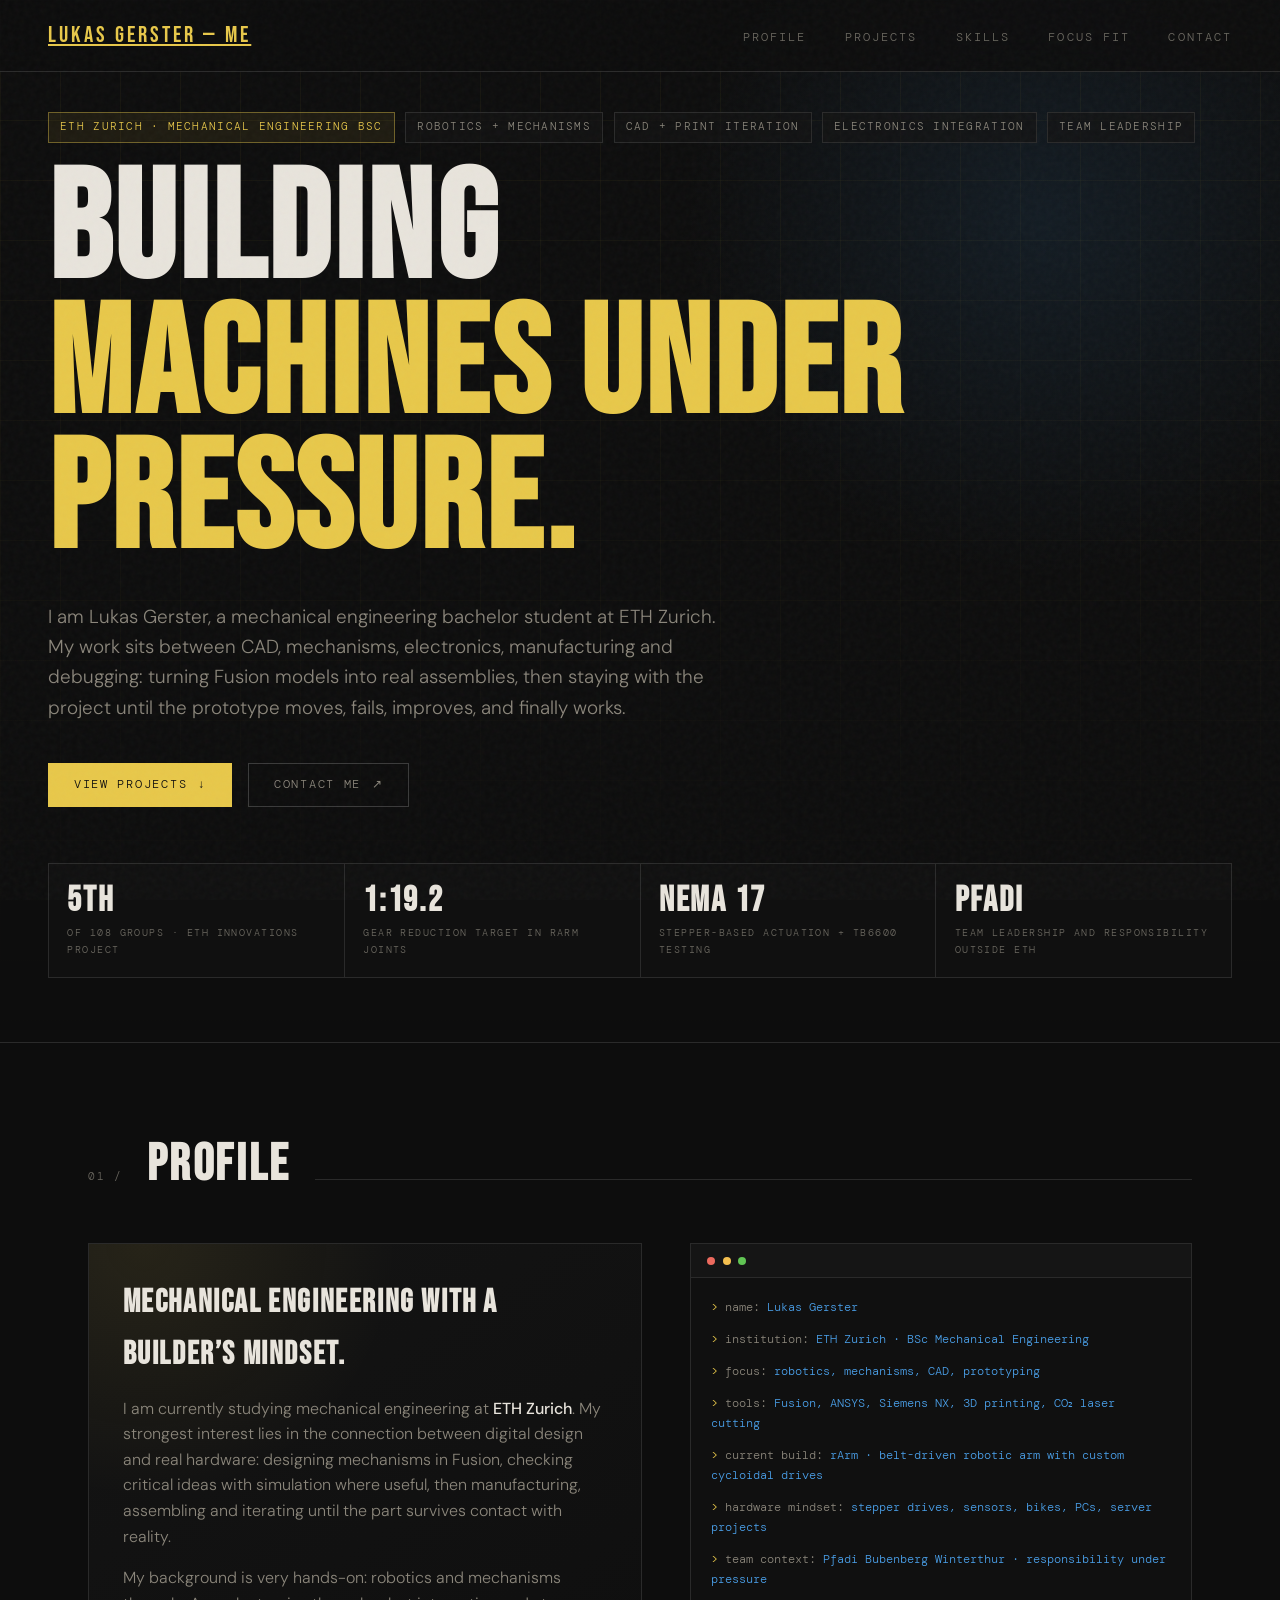
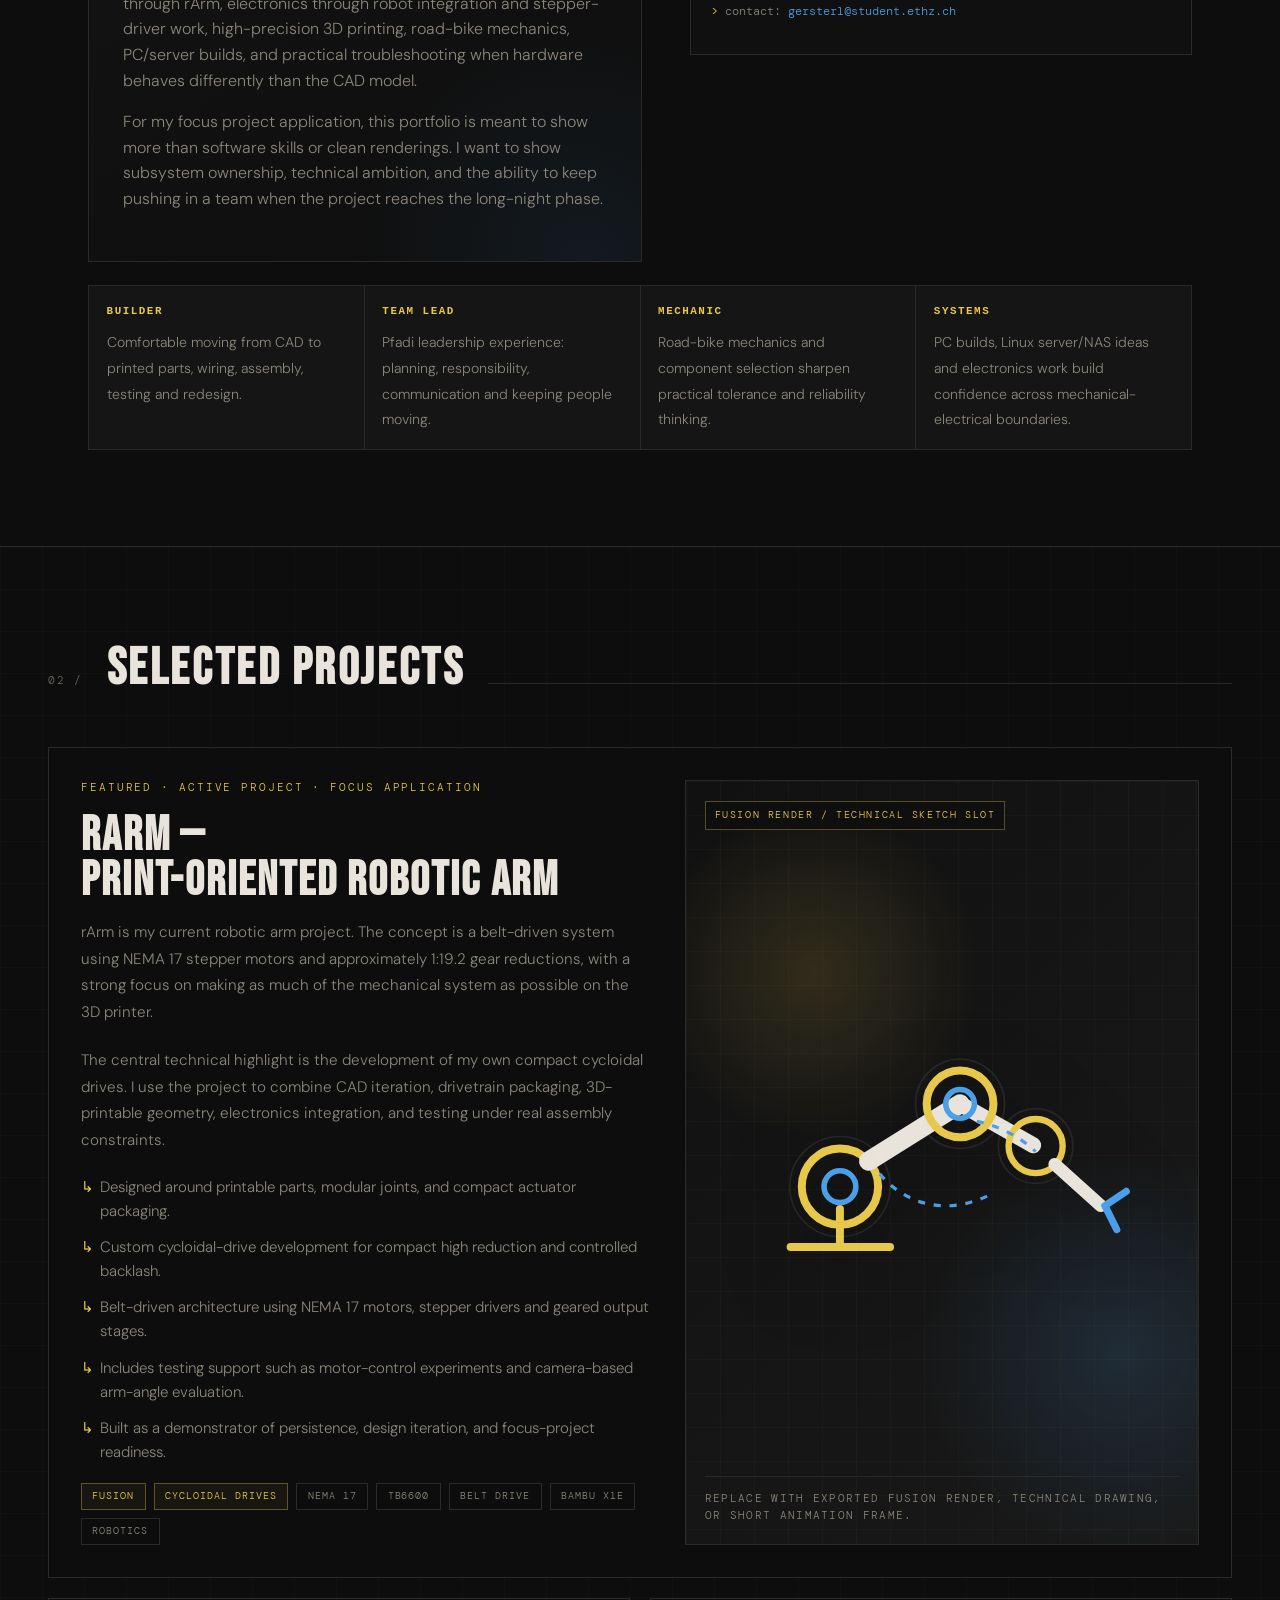
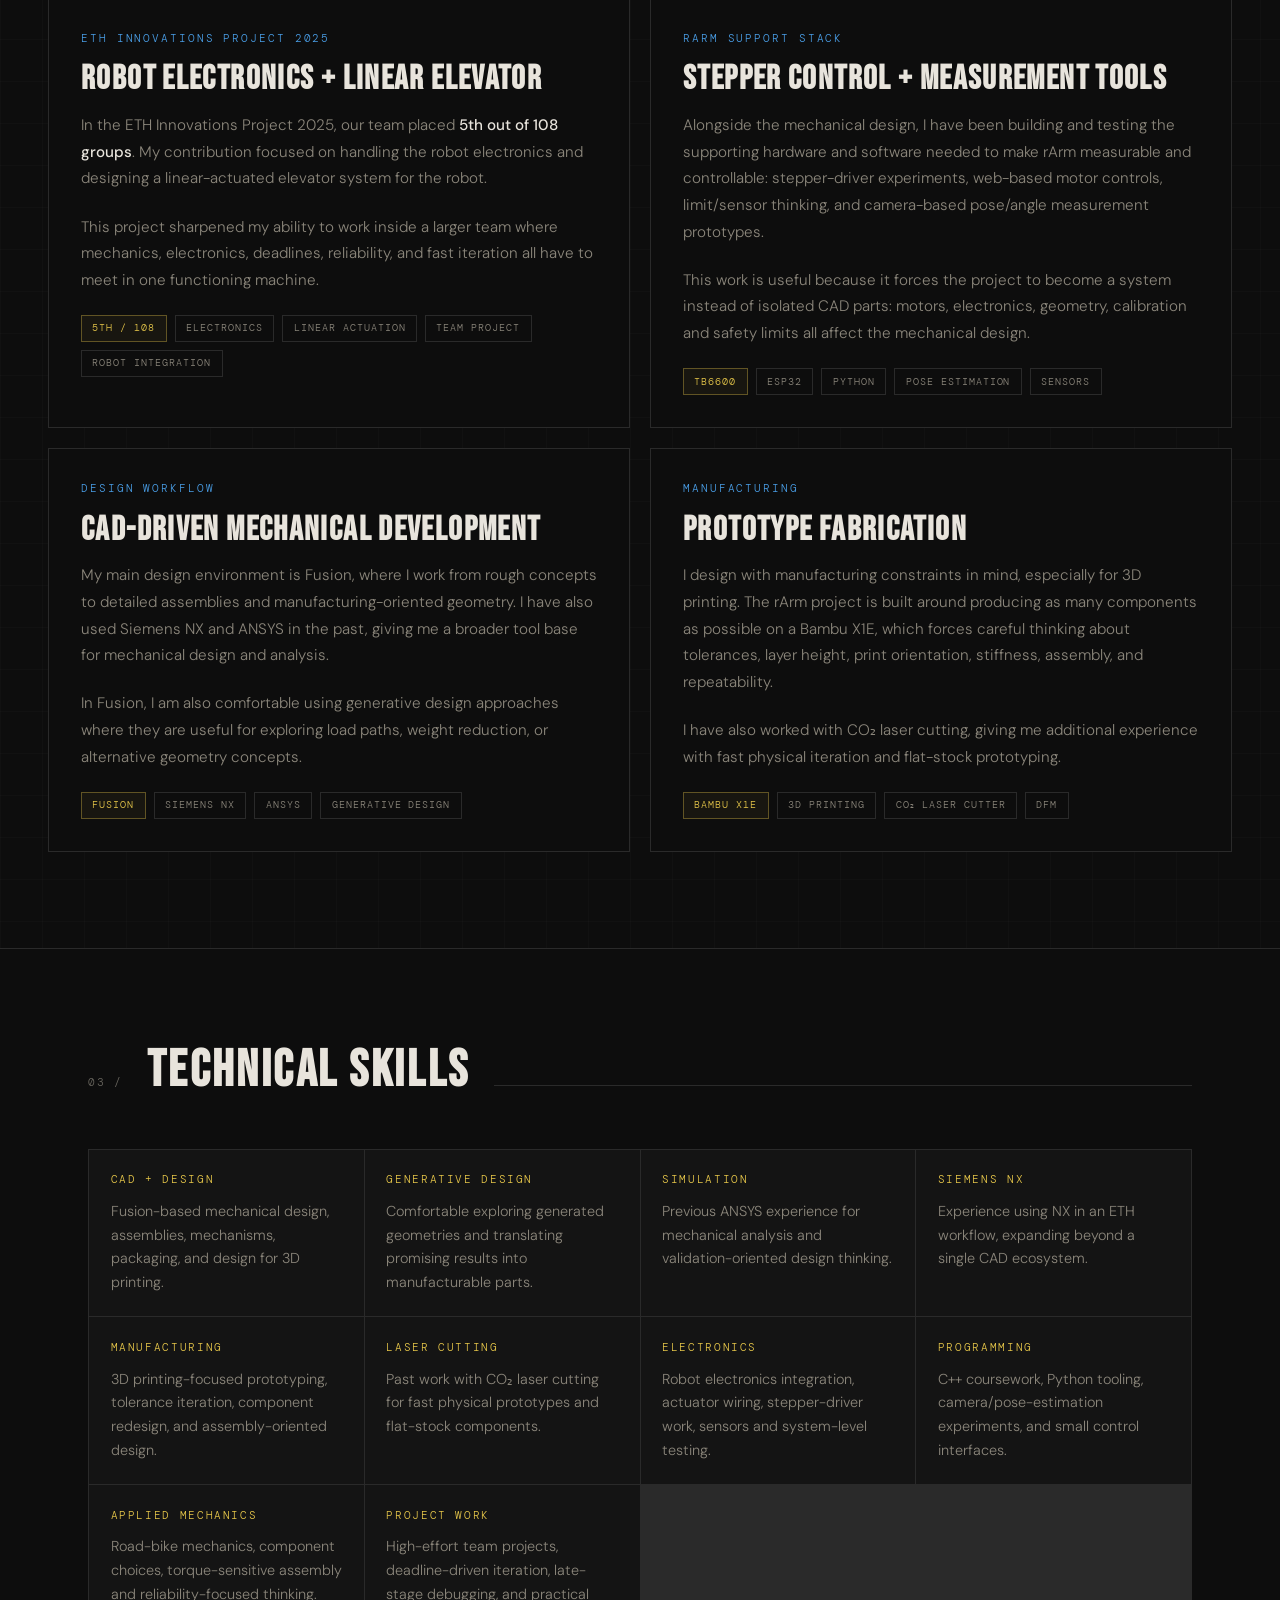
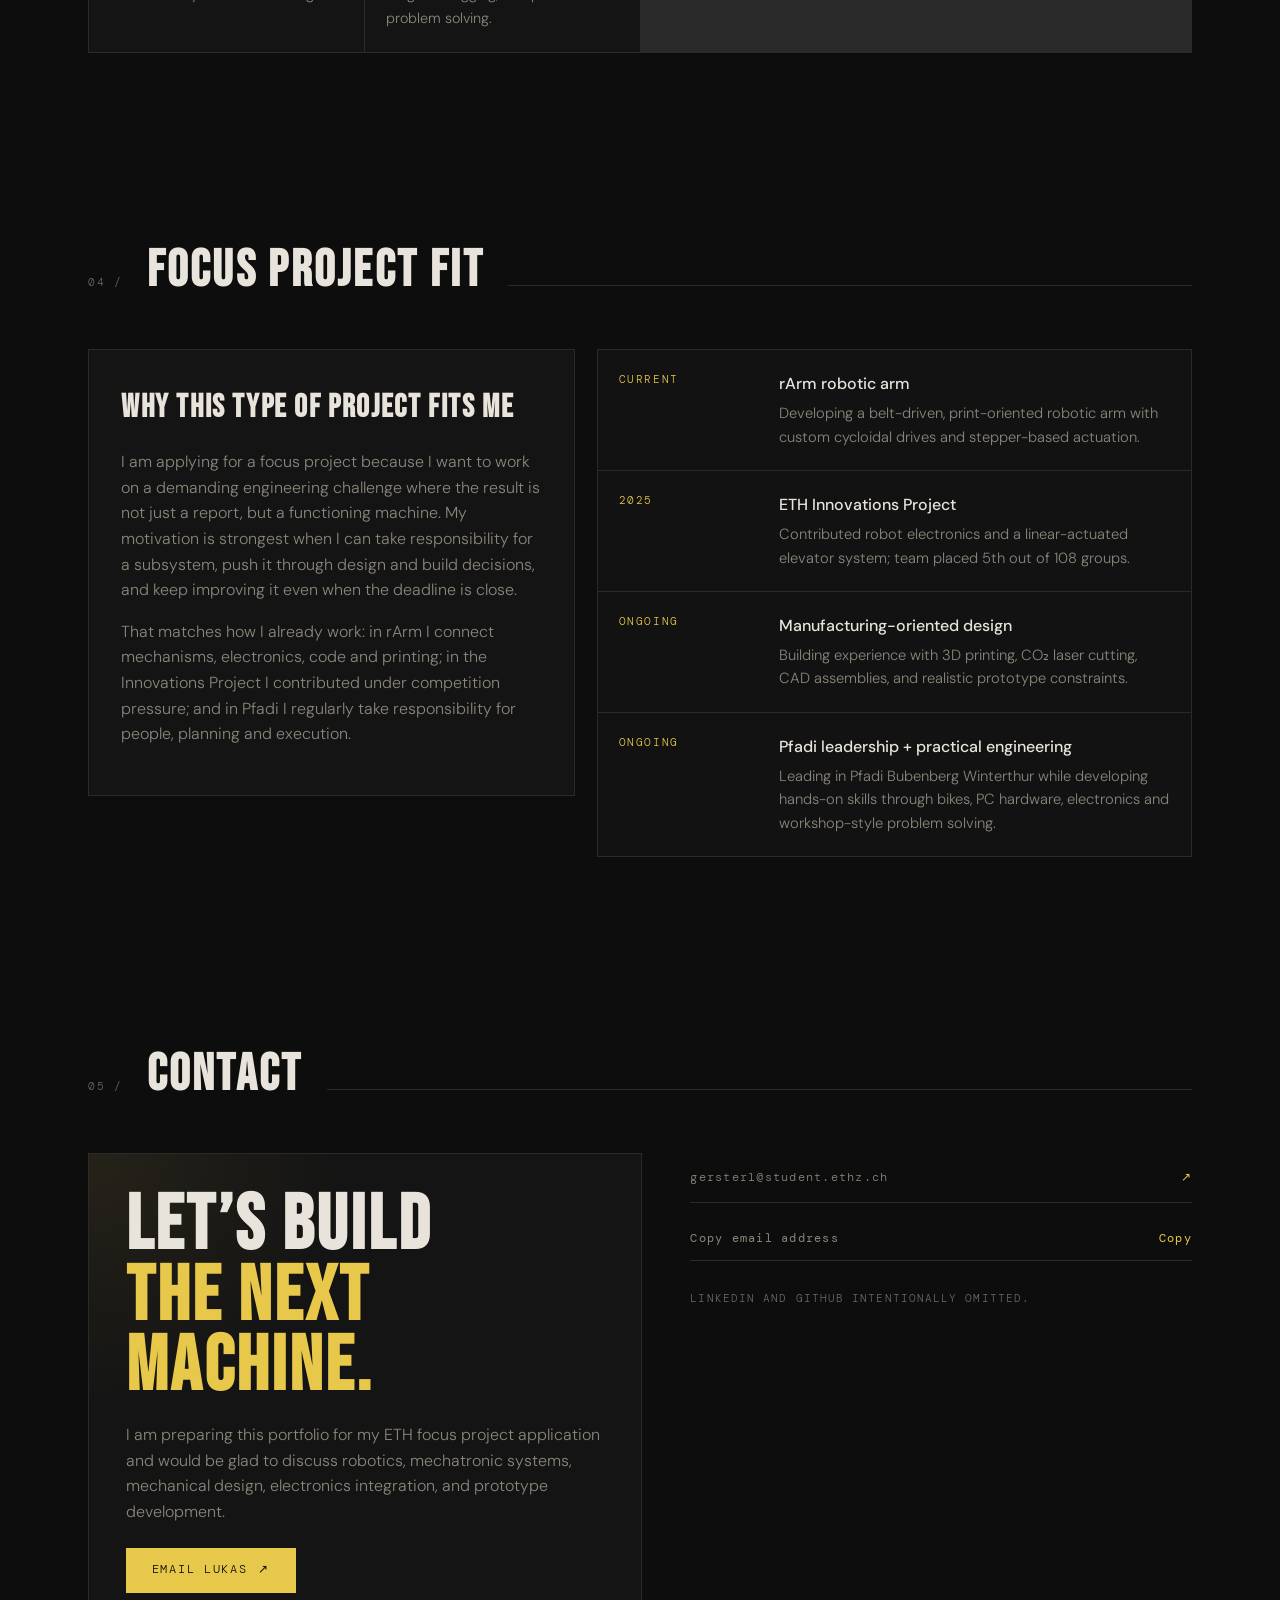
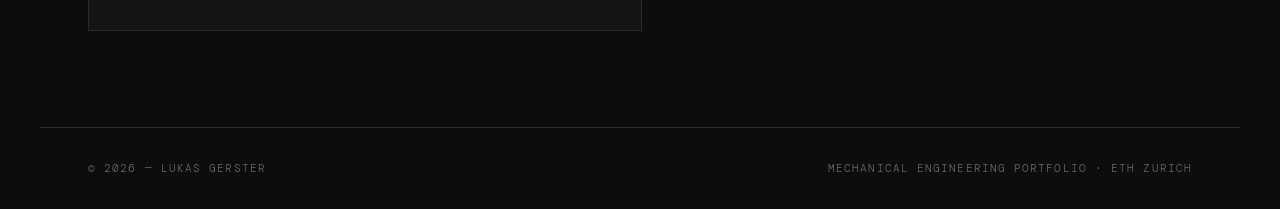
==== commit 9281c565: "Add files via upload" ====
--- a/index.html
+++ b/index.html
@@ -3,7 +3,7 @@
 <head>
   <meta charset="UTF-8" />
   <meta name="viewport" content="width=device-width, initial-scale=1.0" />
-  <meta name="description" content="Mechanical engineering portfolio of Lukas Gerster — ETH Zurich BSc student, robotics builder, CAD designer, and electronics contributor." />
+  <meta name="description" content="Mechanical engineering portfolio of Lukas Gerster — ETH Zurich BSc student, robotics builder, CAD designer, electronics integrator, and focus project applicant." />
   <title>Lukas Gerster — Mechanical Engineering Portfolio</title>
   <link rel="preconnect" href="https://fonts.googleapis.com">
   <link rel="preconnect" href="https://fonts.gstatic.com" crossorigin>
@@ -390,6 +390,37 @@
     .terminal-body span { color: var(--accent); }
     .terminal-body em { color: var(--accent2); font-style: normal; }
 
+    .context-strip {
+      margin-top: 1.4rem;
+      display: grid;
+      grid-template-columns: repeat(4, 1fr);
+      gap: 1px;
+      background: var(--border);
+      border: 1px solid var(--border);
+    }
+
+    .context-cell {
+      background: rgba(20,20,20,0.92);
+      padding: 1.1rem;
+      min-height: 120px;
+    }
+
+    .context-cell b {
+      display: block;
+      font-family: 'DM Mono', monospace;
+      font-size: 0.68rem;
+      letter-spacing: 0.14em;
+      text-transform: uppercase;
+      color: var(--accent);
+      margin-bottom: 0.55rem;
+    }
+
+    .context-cell span {
+      color: var(--muted);
+      font-size: 0.88rem;
+      line-height: 1.6;
+    }
+
     /* ── PROJECTS ── */
     #projects {
       max-width: 100%;
@@ -795,7 +826,8 @@
     /* ── RESPONSIVE ── */
     @media (max-width: 980px) {
       .hero-stats,
-      .skills-grid { grid-template-columns: repeat(2, 1fr); }
+      .skills-grid,
+      .context-strip { grid-template-columns: repeat(2, 1fr); }
 
       .profile-grid,
       .fit-grid,
@@ -823,7 +855,8 @@
 
     @media (max-width: 520px) {
       .hero-stats,
-      .skills-grid { grid-template-columns: 1fr; }
+      .skills-grid,
+      .context-strip { grid-template-columns: 1fr; }
 
       h1 { font-size: clamp(4rem, 22vw, 6.4rem); }
       .hero-kicker { gap: 0.45rem; }
@@ -853,17 +886,19 @@
     <div class="hero-content">
       <div class="hero-kicker">
         <span class="pill highlight">ETH Zurich · Mechanical Engineering BSc</span>
-        <span class="pill">Robotics</span>
-        <span class="pill">CAD + Prototyping</span>
+        <span class="pill">Robotics + Mechanisms</span>
+        <span class="pill">CAD + Print Iteration</span>
         <span class="pill">Electronics Integration</span>
-      </div>
-
-      <h1>Designing<br><span>Machines That Work.</span></h1>
+        <span class="pill">Team Leadership</span>
+      </div>
+
+      <h1>Building<br><span>Machines Under Pressure.</span></h1>
 
       <p class="hero-sub">
         I am Lukas Gerster, a mechanical engineering bachelor student at ETH Zurich.
-        My work combines CAD-driven design, hands-on manufacturing, electronics integration,
-        and the ambition to push complex team projects until a prototype actually performs.
+        My work sits between CAD, mechanisms, electronics, manufacturing and debugging: turning
+        Fusion models into real assemblies, then staying with the project until the prototype moves,
+        fails, improves, and finally works.
       </p>
 
       <div class="hero-cta">
@@ -882,11 +917,11 @@
         </div>
         <div class="stat">
           <b>NEMA 17</b>
-          <span>stepper-based robotic arm actuation</span>
+          <span>stepper-based actuation + TB6600 testing</span>
         </div>
         <div class="stat">
-          <b>Bambu X1E</b>
-          <span>print-focused prototype manufacturing</span>
+          <b>Pfadi</b>
+          <span>team leadership and responsibility outside ETH</span>
         </div>
       </div>
     </div>
@@ -902,22 +937,22 @@
 
     <div class="profile-grid">
       <article class="profile-card fade-in">
-        <h3>Mechanical engineering, built from the workshop upward.</h3>
+        <h3>Mechanical engineering with a builder’s mindset.</h3>
         <p>
           I am currently studying mechanical engineering at <strong>ETH Zurich</strong>.
           My strongest interest lies in the connection between digital design and real hardware:
-          designing mechanisms in Fusion, validating ideas with simulation when useful, then
-          manufacturing and iterating until the part fits the system.
+          designing mechanisms in Fusion, checking critical ideas with simulation where useful, then
+          manufacturing, assembling and iterating until the part survives contact with reality.
         </p>
         <p>
-          For my focus project application, this portfolio highlights the type of work I want to
-          do more of: robotics, mechatronic prototypes, compact mechanisms, and demanding team
-          projects where precision, reliability, and persistence matter.
+          My background is very hands-on: robotics and mechanisms through rArm, electronics through
+          robot integration and stepper-driver work, high-precision 3D printing, road-bike mechanics,
+          PC/server builds, and practical troubleshooting when hardware behaves differently than the CAD model.
         </p>
         <p>
-          I enjoy the phase where a project becomes difficult: late debugging, imperfect prototypes,
-          manufacturing constraints, wiring mistakes, redesign decisions, and the moment where a
-          system finally starts to behave like an engineered machine.
+          For my focus project application, this portfolio is meant to show more than software skills or
+          clean renderings. I want to show subsystem ownership, technical ambition, and the ability to keep
+          pushing in a team when the project reaches the long-night phase.
         </p>
       </article>
 
@@ -931,9 +966,30 @@
           <p><span>&gt;</span> focus: <em>robotics, mechanisms, CAD, prototyping</em></p>
           <p><span>&gt;</span> tools: <em>Fusion, ANSYS, Siemens NX, 3D printing, CO₂ laser cutting</em></p>
           <p><span>&gt;</span> current build: <em>rArm · belt-driven robotic arm with custom cycloidal drives</em></p>
+          <p><span>&gt;</span> hardware mindset: <em>stepper drives, sensors, bikes, PCs, server projects</em></p>
+          <p><span>&gt;</span> team context: <em>Pfadi Bubenberg Winterthur · responsibility under pressure</em></p>
           <p><span>&gt;</span> contact: <em>gersterl@student.ethz.ch</em></p>
         </div>
       </aside>
+    </div>
+
+    <div class="context-strip fade-in" aria-label="Personal engineering context">
+      <div class="context-cell">
+        <b>Builder</b>
+        <span>Comfortable moving from CAD to printed parts, wiring, assembly, testing and redesign.</span>
+      </div>
+      <div class="context-cell">
+        <b>Team Lead</b>
+        <span>Pfadi leadership experience: planning, responsibility, communication and keeping people moving.</span>
+      </div>
+      <div class="context-cell">
+        <b>Mechanic</b>
+        <span>Road-bike mechanics and component selection sharpen practical tolerance and reliability thinking.</span>
+      </div>
+      <div class="context-cell">
+        <b>Systems</b>
+        <span>PC builds, Linux server/NAS ideas and electronics work build confidence across mechanical-electrical boundaries.</span>
+      </div>
     </div>
   </section>
 
@@ -966,8 +1022,9 @@
 
             <ul class="project-points">
               <li>Designed around printable parts, modular joints, and compact actuator packaging.</li>
-              <li>Custom cycloidal-drive development for reduced backlash and high reduction in limited space.</li>
-              <li>Belt-driven architecture using NEMA 17 motors and geared output stages.</li>
+              <li>Custom cycloidal-drive development for compact high reduction and controlled backlash.</li>
+              <li>Belt-driven architecture using NEMA 17 motors, stepper drivers and geared output stages.</li>
+              <li>Includes testing support such as motor-control experiments and camera-based arm-angle evaluation.</li>
               <li>Built as a demonstrator of persistence, design iteration, and focus-project readiness.</li>
             </ul>
 
@@ -975,8 +1032,9 @@
               <span class="tag strong">Fusion</span>
               <span class="tag strong">Cycloidal Drives</span>
               <span class="tag">NEMA 17</span>
+              <span class="tag">TB6600</span>
               <span class="tag">Belt Drive</span>
-              <span class="tag">3D Printing</span>
+              <span class="tag">Bambu X1E</span>
               <span class="tag">Robotics</span>
             </div>
           </div>
@@ -1033,6 +1091,27 @@
         </article>
 
         <article class="project-card fade-in">
+          <div class="project-tag">rArm Support Stack</div>
+          <h3>Stepper Control + Measurement Tools</h3>
+          <p>
+            Alongside the mechanical design, I have been building and testing the supporting hardware
+            and software needed to make rArm measurable and controllable: stepper-driver experiments,
+            web-based motor controls, limit/sensor thinking, and camera-based pose/angle measurement prototypes.
+          </p>
+          <p>
+            This work is useful because it forces the project to become a system instead of isolated CAD parts:
+            motors, electronics, geometry, calibration and safety limits all affect the mechanical design.
+          </p>
+          <div class="project-meta">
+            <span class="tag strong">TB6600</span>
+            <span class="tag">ESP32</span>
+            <span class="tag">Python</span>
+            <span class="tag">Pose Estimation</span>
+            <span class="tag">Sensors</span>
+          </div>
+        </article>
+
+        <article class="project-card fade-in">
           <div class="project-tag">Design Workflow</div>
           <h3>CAD-Driven Mechanical Development</h3>
           <p>
@@ -1058,7 +1137,7 @@
           <p>
             I design with manufacturing constraints in mind, especially for 3D printing. The rArm
             project is built around producing as many components as possible on a Bambu X1E, which
-            forces careful thinking about tolerances, print orientation, stiffness, assembly, and repeatability.
+            forces careful thinking about tolerances, layer height, print orientation, stiffness, assembly, and repeatability.
           </p>
           <p>
             I have also worked with CO₂ laser cutting, giving me additional experience with fast
@@ -1111,7 +1190,15 @@
       </div>
       <div class="skill-item">
         <span>Electronics</span>
-        <p>Robot electronics integration, actuator wiring, stepper-based systems, and sensor-aware prototypes.</p>
+        <p>Robot electronics integration, actuator wiring, stepper-driver work, sensors and system-level testing.</p>
+      </div>
+      <div class="skill-item">
+        <span>Programming</span>
+        <p>C++ coursework, Python tooling, camera/pose-estimation experiments, and small control interfaces.</p>
+      </div>
+      <div class="skill-item">
+        <span>Applied Mechanics</span>
+        <p>Road-bike mechanics, component choices, torque-sensitive assembly and reliability-focused thinking.</p>
       </div>
       <div class="skill-item">
         <span>Project Work</span>
@@ -1138,8 +1225,9 @@
           and keep improving it even when the deadline is close.
         </p>
         <p>
-          The combination of CAD, robotics, electronics, and manufacturing in my current projects is
-          exactly the direction I want to develop further in a larger, ambitious team.
+          That matches how I already work: in rArm I connect mechanisms, electronics, code and printing;
+          in the Innovations Project I contributed under competition pressure; and in Pfadi I regularly
+          take responsibility for people, planning and execution.
         </p>
       </article>
 
@@ -1165,6 +1253,13 @@
             <p>Building experience with 3D printing, CO₂ laser cutting, CAD assemblies, and realistic prototype constraints.</p>
           </div>
         </div>
+        <div class="timeline-item">
+          <div class="timeline-date">Ongoing</div>
+          <div>
+            <h4>Pfadi leadership + practical engineering</h4>
+            <p>Leading in Pfadi Bubenberg Winterthur while developing hands-on skills through bikes, PC hardware, electronics and workshop-style problem solving.</p>
+          </div>
+        </div>
       </div>
     </div>
   </section>
@@ -1182,7 +1277,7 @@
         <h3>Let’s build<br><span>the next machine.</span></h3>
         <p>
           I am preparing this portfolio for my ETH focus project application and would be glad to discuss
-          robotics, mechatronic systems, mechanical design, and prototype development.
+          robotics, mechatronic systems, mechanical design, electronics integration, and prototype development.
         </p>
         <a class="btn btn-primary" href="mailto:gersterl@student.ethz.ch?subject=Focus%20Project%20Portfolio%20Contact">Email Lukas <span>↗</span></a>
       </div>
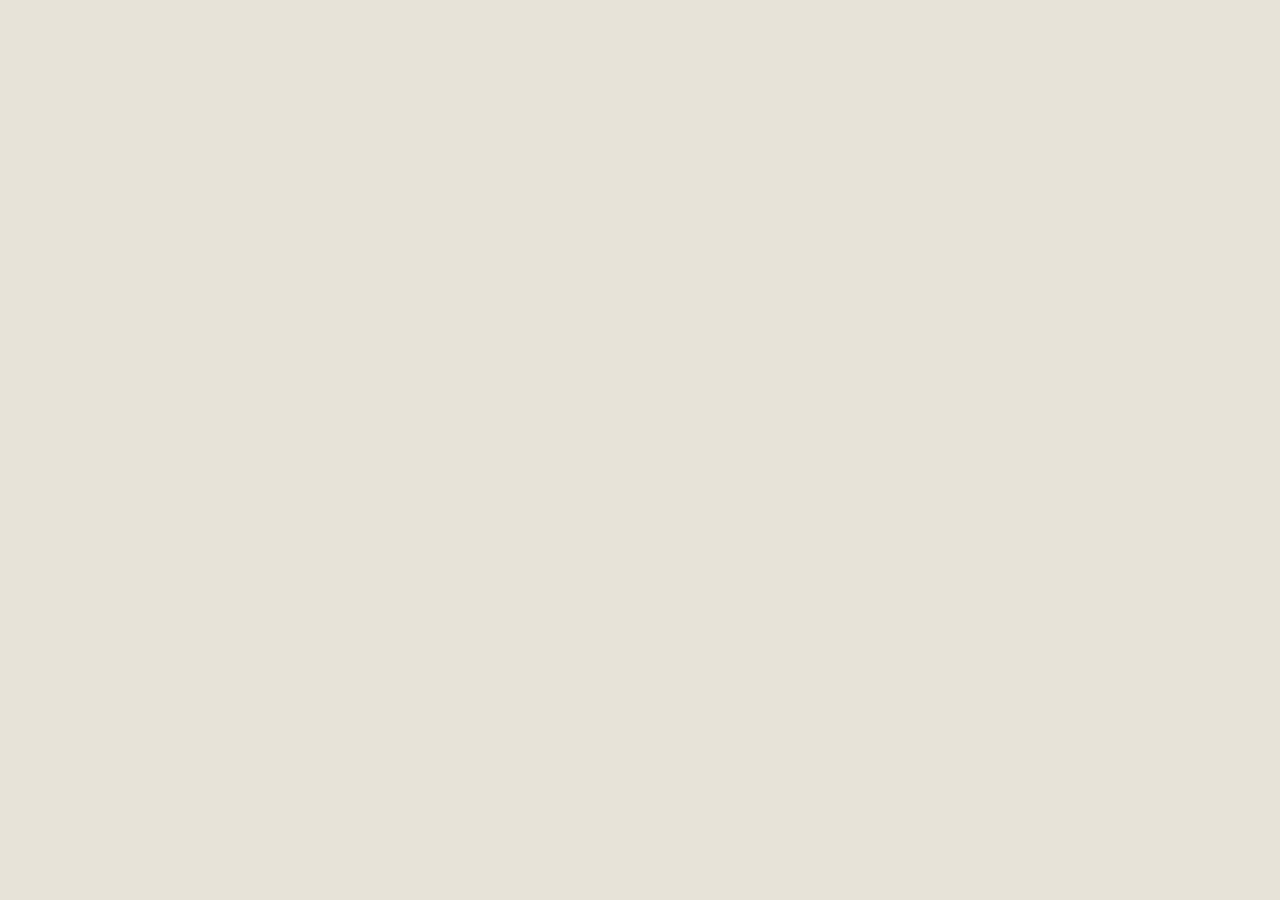
==== commit f1fe15f8: "Add files via upload" ====
--- a/index.html
+++ b/index.html
@@ -1,1341 +1,43 @@
-<!DOCTYPE html>
+<!doctype html>
 <html lang="en">
 <head>
-  <meta charset="UTF-8" />
-  <meta name="viewport" content="width=device-width, initial-scale=1.0" />
-  <meta name="description" content="Mechanical engineering portfolio of Lukas Gerster — ETH Zurich BSc student, robotics builder, CAD designer, electronics integrator, and focus project applicant." />
-  <title>Lukas Gerster — Mechanical Engineering Portfolio</title>
+  <meta charset="utf-8" />
+  <meta name="viewport" content="width=device-width, initial-scale=1" />
+  <title>Lukas Gerster — Engineering Portfolio</title>
+
+  <!-- Fonts -->
   <link rel="preconnect" href="https://fonts.googleapis.com">
   <link rel="preconnect" href="https://fonts.gstatic.com" crossorigin>
-  <link href="https://fonts.googleapis.com/css2?family=Bebas+Neue&family=DM+Sans:wght@300;400;500;700&family=DM+Mono:wght@400;500&display=swap" rel="stylesheet">
-  <style>
-    :root {
-      --bg: #0d0d0d;
-      --surface: #141414;
-      --surface-soft: #191919;
-      --border: #2a2a2a;
-      --border-strong: #3a3a3a;
-      --accent: #e8c84a;
-      --accent2: #4a9fe8;
-      --accent3: #b36dff;
-      --text: #e8e4dc;
-      --muted: #8b867b;
-      --muted-dark: #6b6860;
-      --success: #72d687;
-      --max: 1200px;
-    }
+  <link href="https://fonts.googleapis.com/css2?family=Geist:wght@300;400;500;600&family=Instrument+Serif:ital@0;1&family=JetBrains+Mono:wght@300;400;500&display=swap" rel="stylesheet">
 
-    *, *::before, *::after { box-sizing: border-box; margin: 0; padding: 0; }
-    html { scroll-behavior: smooth; }
+  <link rel="stylesheet" href="styles.css" />
 
-    body {
-      background: var(--bg);
-      color: var(--text);
-      font-family: 'DM Sans', sans-serif;
-      font-weight: 300;
-      line-height: 1.6;
-      overflow-x: hidden;
-    }
+  <!-- React -->
+  <script src="https://unpkg.com/react@18.3.1/umd/react.development.js" integrity="sha384-hD6/rw4ppMLGNu3tX5cjIb+uRZ7UkRJ6BPkLpg4hAu/6onKUg4lLsHAs9EBPT82L" crossorigin="anonymous"></script>
+  <script src="https://unpkg.com/react-dom@18.3.1/umd/react-dom.development.js" integrity="sha384-u6aeetuaXnQ38mYT8rp6sbXaQe3NL9t+IBXmnYxwkUI2Hw4bsp2Wvmx4yRQF1uAm" crossorigin="anonymous"></script>
+  <script src="https://unpkg.com/@babel/standalone@7.29.0/babel.min.js" integrity="sha384-m08KidiNqLdpJqLq95G/LEi8Qvjl/xUYll3QILypMoQ65QorJ9Lvtp2RXYGBFj1y" crossorigin="anonymous"></script>
 
-    body::before {
-      content: '';
-      position: fixed;
-      inset: 0;
-      background-image: url("data:image/svg+xml,%3Csvg viewBox='0 0 200 200' xmlns='http://www.w3.org/2000/svg'%3E%3Cfilter id='n'%3E%3CfeTurbulence type='fractalNoise' baseFrequency='0.85' numOctaves='4' stitchTiles='stitch'/%3E%3C/filter%3E%3Crect width='100%25' height='100%25' filter='url(%23n)' opacity='1'/%3E%3C/svg%3E");
-      opacity: 0.035;
-      pointer-events: none;
-      z-index: 9999;
-    }
+  <!-- MediaPipe Tasks Vision — preloaded as module and exposed to window for the babel scripts -->
+  <script type="module">
+    import { PoseLandmarker, FilesetResolver, DrawingUtils } from "https://cdn.jsdelivr.net/npm/@mediapipe/tasks-vision@0.10.9";
+    window.__mpVision = { PoseLandmarker, FilesetResolver, DrawingUtils };
+  </script>
 
-    a { color: inherit; }
-    strong { color: var(--text); font-weight: 500; }
-
-    /* ── NAV ── */
-    nav {
-      position: fixed;
-      top: 0; left: 0; right: 0;
-      z-index: 100;
-      display: flex;
-      align-items: center;
-      justify-content: space-between;
-      padding: 1.05rem 3rem;
-      border-bottom: 1px solid var(--border);
-      background: rgba(13,13,13,0.86);
-      backdrop-filter: blur(14px);
-    }
-
-    .nav-logo {
-      font-family: 'Bebas Neue', sans-serif;
-      font-size: 1.45rem;
-      letter-spacing: 0.13em;
-      color: var(--accent);
-      white-space: nowrap;
-    }
-
-    .nav-links {
-      display: flex;
-      gap: 2.4rem;
-      list-style: none;
-    }
-
-    .nav-links a {
-      font-family: 'DM Mono', monospace;
-      font-size: 0.72rem;
-      letter-spacing: 0.18em;
-      text-transform: uppercase;
-      color: var(--muted-dark);
-      text-decoration: none;
-      transition: color 0.2s;
-    }
-
-    .nav-links a:hover { color: var(--text); }
-
-    /* ── HERO ── */
-    .hero {
-      min-height: 100vh;
-      display: flex;
-      flex-direction: column;
-      justify-content: flex-end;
-      padding: 7rem 3rem 4rem;
-      position: relative;
-      overflow: hidden;
-      border-bottom: 1px solid var(--border);
-    }
-
-    .hero-grid {
-      position: absolute;
-      inset: 0;
-      background-image:
-        linear-gradient(rgba(232,200,74,0.05) 1px, transparent 1px),
-        linear-gradient(90deg, rgba(232,200,74,0.05) 1px, transparent 1px);
-      background-size: 60px 60px;
-      mask-image: linear-gradient(to bottom, rgba(0,0,0,0.95), rgba(0,0,0,0.15));
-    }
-
-    .hero::after {
-      content: '';
-      position: absolute;
-      inset: auto 0 0 0;
-      height: 40%;
-      background: linear-gradient(to top, rgba(13,13,13,0.95), transparent);
-      pointer-events: none;
-    }
-
-    .hero-glow {
-      position: absolute;
-      width: 720px;
-      height: 720px;
-      border-radius: 50%;
-      background: radial-gradient(circle, rgba(74,159,232,0.10) 0%, transparent 70%);
-      top: -140px;
-      right: -120px;
-      pointer-events: none;
-    }
-
-    .hero-content {
-      position: relative;
-      z-index: 2;
-      max-width: var(--max);
-      width: 100%;
-      margin: 0 auto;
-    }
-
-    .hero-kicker {
-      display: flex;
-      gap: 0.65rem;
-      flex-wrap: wrap;
-      align-items: center;
-      margin-bottom: 1.35rem;
-      opacity: 0;
-      animation: fadeUp 0.6s 0.1s forwards;
-    }
-
-    .pill {
-      display: inline-flex;
-      align-items: center;
-      gap: 0.45rem;
-      padding: 0.38rem 0.7rem;
-      border: 1px solid var(--border);
-      background: rgba(20,20,20,0.72);
-      color: var(--muted);
-      font-family: 'DM Mono', monospace;
-      font-size: 0.66rem;
-      letter-spacing: 0.12em;
-      text-transform: uppercase;
-    }
-
-    .pill.highlight {
-      border-color: rgba(232,200,74,0.4);
-      color: var(--accent);
-      background: rgba(232,200,74,0.08);
-    }
-
-    h1 {
-      font-family: 'Bebas Neue', sans-serif;
-      font-size: clamp(4.5rem, 12vw, 10.5rem);
-      line-height: 0.88;
-      letter-spacing: 0.02em;
-      color: var(--text);
-      max-width: 1000px;
-      opacity: 0;
-      animation: fadeUp 0.7s 0.25s forwards;
-    }
-
-    h1 span { color: var(--accent); }
-
-    .hero-sub {
-      margin-top: 2rem;
-      font-size: clamp(1rem, 1.6vw, 1.18rem);
-      color: var(--muted);
-      max-width: 690px;
-      opacity: 0;
-      animation: fadeUp 0.7s 0.42s forwards;
-    }
-
-    .hero-cta {
-      margin-top: 2.5rem;
-      display: flex;
-      flex-wrap: wrap;
-      gap: 1rem;
-      opacity: 0;
-      animation: fadeUp 0.7s 0.58s forwards;
-    }
-
-    .btn {
-      display: inline-flex;
-      align-items: center;
-      gap: 0.65rem;
-      padding: 0.75rem 1.55rem;
-      font-family: 'DM Mono', monospace;
-      font-size: 0.72rem;
-      letter-spacing: 0.15em;
-      text-transform: uppercase;
-      text-decoration: none;
-      border: 1px solid;
-      transition: all 0.25s;
-      cursor: pointer;
-    }
-
-    .btn-primary {
-      background: var(--accent);
-      color: #0d0d0d;
-      border-color: var(--accent);
-    }
-
-    .btn-primary:hover {
-      background: transparent;
-      color: var(--accent);
-      transform: translateY(-2px);
-    }
-
-    .btn-ghost {
-      background: transparent;
-      color: var(--muted);
-      border-color: var(--border-strong);
-    }
-
-    .btn-ghost:hover {
-      color: var(--text);
-      border-color: var(--muted);
-      transform: translateY(-2px);
-    }
-
-    .hero-stats {
-      display: grid;
-      grid-template-columns: repeat(4, minmax(140px, 1fr));
-      gap: 1px;
-      margin-top: 3.5rem;
-      background: var(--border);
-      border: 1px solid var(--border);
-      opacity: 0;
-      animation: fadeUp 0.7s 0.74s forwards;
-    }
-
-    .stat {
-      padding: 1.15rem;
-      background: rgba(13,13,13,0.88);
-    }
-
-    .stat b {
-      display: block;
-      font-family: 'Bebas Neue', sans-serif;
-      font-size: 2.2rem;
-      line-height: 1;
-      letter-spacing: 0.05em;
-      color: var(--text);
-    }
-
-    .stat span {
-      display: block;
-      margin-top: 0.45rem;
-      font-family: 'DM Mono', monospace;
-      font-size: 0.65rem;
-      letter-spacing: 0.14em;
-      text-transform: uppercase;
-      color: var(--muted-dark);
-    }
-
-    /* ── BASE SECTIONS ── */
-    section {
-      padding: 6rem 3rem;
-      max-width: var(--max);
-      margin: 0 auto;
-    }
-
-    .section-header {
-      display: flex;
-      align-items: baseline;
-      gap: 1.5rem;
-      margin-bottom: 3.3rem;
-    }
-
-    .section-header h2 {
-      font-family: 'Bebas Neue', sans-serif;
-      font-size: 3.2rem;
-      letter-spacing: 0.05em;
-      line-height: 1;
-    }
-
-    .section-line {
-      flex: 1;
-      height: 1px;
-      background: var(--border);
-    }
-
-    .section-num {
-      font-family: 'DM Mono', monospace;
-      font-size: 0.7rem;
-      color: var(--muted-dark);
-      letter-spacing: 0.15em;
-      white-space: nowrap;
-    }
-
-    .lead {
-      color: var(--muted);
-      font-size: 1.03rem;
-      max-width: 740px;
-    }
-
-    /* ── PROFILE ── */
-    .profile-grid {
-      display: grid;
-      grid-template-columns: 1.05fr 0.95fr;
-      gap: 3rem;
-      align-items: start;
-    }
-
-    .profile-card {
-      border: 1px solid var(--border);
-      background: linear-gradient(145deg, rgba(20,20,20,0.98), rgba(14,14,14,0.98));
-      padding: 2.1rem;
-      position: relative;
-      overflow: hidden;
-    }
-
-    .profile-card::before {
-      content: '';
-      position: absolute;
-      inset: 0;
-      background:
-        radial-gradient(circle at 10% 0%, rgba(232,200,74,0.09), transparent 32%),
-        radial-gradient(circle at 90% 100%, rgba(74,159,232,0.08), transparent 30%);
-      pointer-events: none;
-    }
-
-    .profile-card > * { position: relative; }
-
-    .profile-card h3,
-    .side-card h3 {
-      font-family: 'Bebas Neue', sans-serif;
-      font-size: 2rem;
-      letter-spacing: 0.05em;
-      margin-bottom: 1rem;
-    }
-
-    .profile-card p,
-    .side-card p {
-      color: var(--muted);
-      margin-bottom: 1rem;
-    }
-
-    .terminal-card {
-      border: 1px solid var(--border);
-      background: #101010;
-      padding: 0;
-      overflow: hidden;
-    }
-
-    .terminal-top {
-      display: flex;
-      align-items: center;
-      gap: 0.45rem;
-      padding: 0.8rem 1rem;
-      border-bottom: 1px solid var(--border);
-      background: #151515;
-    }
-
-    .dot { width: 8px; height: 8px; border-radius: 50%; background: var(--border-strong); }
-    .dot:nth-child(1) { background: #ec6a5e; }
-    .dot:nth-child(2) { background: #f4bf4f; }
-    .dot:nth-child(3) { background: #61c554; }
-
-    .terminal-body {
-      padding: 1.25rem;
-      font-family: 'DM Mono', monospace;
-      font-size: 0.78rem;
-      color: var(--muted);
-    }
-
-    .terminal-body p { margin-bottom: 0.75rem; }
-    .terminal-body span { color: var(--accent); }
-    .terminal-body em { color: var(--accent2); font-style: normal; }
-
-    .context-strip {
-      margin-top: 1.4rem;
-      display: grid;
-      grid-template-columns: repeat(4, 1fr);
-      gap: 1px;
-      background: var(--border);
-      border: 1px solid var(--border);
-    }
-
-    .context-cell {
-      background: rgba(20,20,20,0.92);
-      padding: 1.1rem;
-      min-height: 120px;
-    }
-
-    .context-cell b {
-      display: block;
-      font-family: 'DM Mono', monospace;
-      font-size: 0.68rem;
-      letter-spacing: 0.14em;
-      text-transform: uppercase;
-      color: var(--accent);
-      margin-bottom: 0.55rem;
-    }
-
-    .context-cell span {
-      color: var(--muted);
-      font-size: 0.88rem;
-      line-height: 1.6;
-    }
-
-    /* ── PROJECTS ── */
-    #projects {
-      max-width: 100%;
-      padding-left: 3rem;
-      padding-right: 3rem;
-      border-top: 1px solid var(--border);
-      border-bottom: 1px solid var(--border);
-      background:
-        linear-gradient(rgba(255,255,255,0.015) 1px, transparent 1px),
-        linear-gradient(90deg, rgba(255,255,255,0.015) 1px, transparent 1px);
-      background-size: 42px 42px;
-    }
-
-    .wide-inner {
-      max-width: var(--max);
-      margin: 0 auto;
-    }
-
-    .projects-grid {
-      display: grid;
-      grid-template-columns: repeat(2, minmax(0, 1fr));
-      gap: 1.25rem;
-    }
-
-    .project-card {
-      background: rgba(13,13,13,0.96);
-      border: 1px solid var(--border);
-      padding: 2rem;
-      position: relative;
-      overflow: hidden;
-      transition: transform 0.25s, border-color 0.25s, background 0.25s;
-    }
-
-    .project-card:hover {
-      transform: translateY(-4px);
-      border-color: rgba(232,200,74,0.45);
-      background: rgba(20,20,20,0.98);
-    }
-
-    .project-card.featured {
-      grid-column: 1 / -1;
-      display: grid;
-      grid-template-columns: minmax(0, 1.05fr) minmax(330px, 0.95fr);
-      gap: 2.2rem;
-      align-items: stretch;
-      min-height: 440px;
-    }
-
-    .project-tag {
-      font-family: 'DM Mono', monospace;
-      font-size: 0.66rem;
-      letter-spacing: 0.18em;
-      text-transform: uppercase;
-      color: var(--accent2);
-      margin-bottom: 1rem;
-    }
-
-    .project-card.featured .project-tag { color: var(--accent); }
-
-    .project-card h3 {
-      font-family: 'Bebas Neue', sans-serif;
-      font-size: clamp(2rem, 3.7vw, 4rem);
-      letter-spacing: 0.04em;
-      margin-bottom: 1rem;
-      line-height: 0.95;
-    }
-
-    .project-card:not(.featured) h3 { font-size: 2.15rem; }
-
-    .project-card p {
-      font-size: 0.95rem;
-      color: var(--muted);
-      line-height: 1.75;
-      margin-bottom: 1.35rem;
-    }
-
-    .project-meta,
-    .mini-list {
-      display: flex;
-      flex-wrap: wrap;
-      gap: 0.5rem;
-      margin-top: 1.2rem;
-    }
-
-    .tag {
-      padding: 0.28rem 0.65rem;
-      font-family: 'DM Mono', monospace;
-      font-size: 0.62rem;
-      letter-spacing: 0.1em;
-      color: var(--muted);
-      border: 1px solid var(--border);
-      background: transparent;
-      text-transform: uppercase;
-    }
-
-    .tag.strong {
-      color: var(--accent);
-      border-color: rgba(232,200,74,0.35);
-      background: rgba(232,200,74,0.05);
-    }
-
-    .project-points {
-      list-style: none;
-      display: grid;
-      gap: 0.75rem;
-      margin-top: 1.35rem;
-      margin-bottom: 1.1rem;
-    }
-
-    .project-points li {
-      color: var(--muted);
-      padding-left: 1.2rem;
-      position: relative;
-      font-size: 0.94rem;
-    }
-
-    .project-points li::before {
-      content: '↳';
-      position: absolute;
-      left: 0;
-      color: var(--accent);
-      font-family: 'DM Mono', monospace;
-    }
-
-    .project-visual {
-      min-height: 100%;
-      border: 1px solid var(--border);
-      background:
-        radial-gradient(circle at 25% 25%, rgba(232,200,74,0.14), transparent 24%),
-        radial-gradient(circle at 85% 75%, rgba(74,159,232,0.15), transparent 28%),
-        linear-gradient(135deg, #111, #191919);
-      display: flex;
-      flex-direction: column;
-      justify-content: space-between;
-      padding: 1.2rem;
-      position: relative;
-      overflow: hidden;
-    }
-
-    .project-visual::before {
-      content: '';
-      position: absolute;
-      inset: 0;
-      background-image:
-        linear-gradient(rgba(232,200,74,0.06) 1px, transparent 1px),
-        linear-gradient(90deg, rgba(232,200,74,0.06) 1px, transparent 1px);
-      background-size: 34px 34px;
-      opacity: 0.55;
-    }
-
-    .visual-label,
-    .visual-caption,
-    .arm-sketch {
-      position: relative;
-      z-index: 1;
-    }
-
-    .visual-label {
-      align-self: flex-start;
-      font-family: 'DM Mono', monospace;
-      font-size: 0.62rem;
-      letter-spacing: 0.16em;
-      color: var(--accent);
-      text-transform: uppercase;
-      border: 1px solid rgba(232,200,74,0.34);
-      padding: 0.35rem 0.55rem;
-      background: rgba(13,13,13,0.7);
-    }
-
-    .visual-caption {
-      color: var(--muted);
-      font-family: 'DM Mono', monospace;
-      font-size: 0.68rem;
-      letter-spacing: 0.12em;
-      text-transform: uppercase;
-      border-top: 1px solid var(--border);
-      padding-top: 0.8rem;
-    }
-
-    .arm-sketch {
-      flex: 1;
-      display: grid;
-      place-items: center;
-      min-height: 270px;
-    }
-
-    .arm-sketch svg {
-      width: min(94%, 460px);
-      height: auto;
-      filter: drop-shadow(0 18px 40px rgba(0,0,0,0.28));
-    }
-
-    /* ── SKILLS ── */
-    .skills-grid {
-      display: grid;
-      grid-template-columns: repeat(4, 1fr);
-      gap: 1px;
-      background: var(--border);
-      border: 1px solid var(--border);
-    }
-
-    .skill-item {
-      padding: 1.35rem;
-      background: var(--surface);
-      min-height: 160px;
-      transition: background 0.2s;
-    }
-
-    .skill-item:hover { background: var(--surface-soft); }
-
-    .skill-item span {
-      display: block;
-      font-family: 'DM Mono', monospace;
-      font-size: 0.68rem;
-      letter-spacing: 0.15em;
-      color: var(--accent);
-      margin-bottom: 0.7rem;
-      text-transform: uppercase;
-    }
-
-    .skill-item p {
-      font-size: 0.9rem;
-      color: var(--muted);
-      line-height: 1.65;
-    }
-
-    /* ── PROCESS / FIT ── */
-    .fit-grid {
-      display: grid;
-      grid-template-columns: 0.9fr 1.1fr;
-      gap: 1.4rem;
-      align-items: start;
-    }
-
-    .side-card {
-      border: 1px solid var(--border);
-      background: var(--surface);
-      padding: 2rem;
-    }
-
-    .timeline {
-      border: 1px solid var(--border);
-      background: rgba(20,20,20,0.7);
-    }
-
-    .timeline-item {
-      display: grid;
-      grid-template-columns: 140px 1fr;
-      gap: 1.25rem;
-      padding: 1.3rem;
-      border-bottom: 1px solid var(--border);
-    }
-
-    .timeline-item:last-child { border-bottom: 0; }
-
-    .timeline-date {
-      font-family: 'DM Mono', monospace;
-      font-size: 0.68rem;
-      color: var(--accent);
-      letter-spacing: 0.14em;
-      text-transform: uppercase;
-    }
-
-    .timeline-item h4 {
-      font-family: 'DM Sans', sans-serif;
-      font-weight: 500;
-      margin-bottom: 0.35rem;
-      color: var(--text);
-    }
-
-    .timeline-item p {
-      color: var(--muted);
-      font-size: 0.92rem;
-    }
-
-    /* ── CONTACT ── */
-    .contact-wrap {
-      display: grid;
-      grid-template-columns: 1.05fr 0.95fr;
-      gap: 3rem;
-      align-items: start;
-    }
-
-    .contact-panel {
-      border: 1px solid var(--border);
-      background:
-        radial-gradient(circle at 0 0, rgba(232,200,74,0.08), transparent 35%),
-        var(--surface);
-      padding: 2.3rem;
-    }
-
-    .contact-panel h3 {
-      font-family: 'Bebas Neue', sans-serif;
-      font-size: clamp(3rem, 6vw, 5.7rem);
-      letter-spacing: 0.04em;
-      line-height: 0.92;
-      margin-bottom: 1.2rem;
-    }
-
-    .contact-panel h3 span { color: var(--accent); }
-
-    .contact-panel p {
-      color: var(--muted);
-      max-width: 560px;
-      margin-bottom: 1.5rem;
-    }
-
-    .contact-links {
-      display: flex;
-      flex-direction: column;
-      gap: 0.8rem;
-    }
-
-    .contact-link,
-    .copy-row {
-      display: flex;
-      align-items: center;
-      gap: 1rem;
-      text-decoration: none;
-      color: var(--muted);
-      font-family: 'DM Mono', monospace;
-      font-size: 0.78rem;
-      letter-spacing: 0.1em;
-      transition: color 0.2s, border-color 0.2s;
-      padding: 0.9rem 0;
-      border-bottom: 1px solid var(--border);
-      background: none;
-      width: 100%;
-      border-left: 0;
-      border-right: 0;
-      border-top: 0;
-      cursor: pointer;
-      text-align: left;
-    }
-
-    .contact-link:hover,
-    .copy-row:hover {
-      color: var(--text);
-      border-bottom-color: var(--border-strong);
-    }
-
-    .contact-link .arrow,
-    .copy-row .arrow {
-      color: var(--accent);
-      margin-left: auto;
-    }
-
-    .note {
-      margin-top: 1rem;
-      font-family: 'DM Mono', monospace;
-      font-size: 0.68rem;
-      letter-spacing: 0.1em;
-      text-transform: uppercase;
-      color: var(--muted-dark);
-    }
-
-    /* ── FOOTER ── */
-    footer {
-      border-top: 1px solid var(--border);
-      padding: 2rem 3rem;
-      display: flex;
-      justify-content: space-between;
-      align-items: center;
-      gap: 1rem;
-      max-width: var(--max);
-      margin: 0 auto;
-    }
-
-    footer p {
-      font-family: 'DM Mono', monospace;
-      font-size: 0.68rem;
-      letter-spacing: 0.1em;
-      color: var(--muted-dark);
-      text-transform: uppercase;
-    }
-
-    /* ── ANIMATIONS ── */
-    @keyframes fadeUp {
-      from { opacity: 0; transform: translateY(24px); }
-      to   { opacity: 1; transform: translateY(0); }
-    }
-
-    .fade-in {
-      opacity: 0;
-      transform: translateY(20px);
-      transition: opacity 0.6s ease, transform 0.6s ease;
-    }
-
-    .fade-in.visible {
-      opacity: 1;
-      transform: translateY(0);
-    }
-
-    @media (prefers-reduced-motion: reduce) {
-      *, *::before, *::after {
-        animation-duration: 0.01ms !important;
-        animation-iteration-count: 1 !important;
-        scroll-behavior: auto !important;
-        transition-duration: 0.01ms !important;
-      }
-    }
-
-    /* ── RESPONSIVE ── */
-    @media (max-width: 980px) {
-      .hero-stats,
-      .skills-grid,
-      .context-strip { grid-template-columns: repeat(2, 1fr); }
-
-      .profile-grid,
-      .fit-grid,
-      .contact-wrap,
-      .project-card.featured {
-        grid-template-columns: 1fr;
-      }
-
-      .project-card.featured { min-height: auto; }
-      .project-visual { min-height: 380px; }
-      .projects-grid { grid-template-columns: 1fr; }
-    }
-
-    @media (max-width: 768px) {
-      nav { padding: 1rem 1.5rem; }
-      .nav-links { display: none; }
-      .hero { padding: 6rem 1.5rem 3rem; }
-      section, #projects { padding: 4.5rem 1.5rem; }
-      .hero-stats { grid-template-columns: 1fr 1fr; }
-      .section-header { gap: 1rem; }
-      .section-header h2 { font-size: 2.55rem; }
-      footer { flex-direction: column; align-items: flex-start; padding: 2rem 1.5rem; }
-      .timeline-item { grid-template-columns: 1fr; gap: 0.45rem; }
-    }
-
-    @media (max-width: 520px) {
-      .hero-stats,
-      .skills-grid,
-      .context-strip { grid-template-columns: 1fr; }
-
-      h1 { font-size: clamp(4rem, 22vw, 6.4rem); }
-      .hero-kicker { gap: 0.45rem; }
-      .pill { font-size: 0.58rem; }
-      .profile-card, .side-card, .project-card, .contact-panel { padding: 1.35rem; }
-    }
-  </style>
+  <!-- Image-slot web component (drag-and-drop placeholders) -->
+  <script src="image-slot.js"></script>
 </head>
 <body>
+  <div id="root"></div>
 
-  <!-- NAV -->
-  <nav>
-    <a class="nav-logo" href="#top" aria-label="Lukas Gerster portfolio home">Lukas Gerster — ME</a>
-    <ul class="nav-links" aria-label="Main navigation">
-      <li><a href="#profile">Profile</a></li>
-      <li><a href="#projects">Projects</a></li>
-      <li><a href="#skills">Skills</a></li>
-      <li><a href="#fit">Focus Fit</a></li>
-      <li><a href="#contact">Contact</a></li>
-    </ul>
-  </nav>
-
-  <!-- HERO -->
-  <header class="hero" id="top">
-    <div class="hero-grid" aria-hidden="true"></div>
-    <div class="hero-glow" aria-hidden="true"></div>
-    <div class="hero-content">
-      <div class="hero-kicker">
-        <span class="pill highlight">ETH Zurich · Mechanical Engineering BSc</span>
-        <span class="pill">Robotics + Mechanisms</span>
-        <span class="pill">CAD + Print Iteration</span>
-        <span class="pill">Electronics Integration</span>
-        <span class="pill">Team Leadership</span>
-      </div>
-
-      <h1>Building<br><span>Machines Under Pressure.</span></h1>
-
-      <p class="hero-sub">
-        I am Lukas Gerster, a mechanical engineering bachelor student at ETH Zurich.
-        My work sits between CAD, mechanisms, electronics, manufacturing and debugging: turning
-        Fusion models into real assemblies, then staying with the project until the prototype moves,
-        fails, improves, and finally works.
-      </p>
-
-      <div class="hero-cta">
-        <a href="#projects" class="btn btn-primary">View Projects <span>↓</span></a>
-        <a href="mailto:gersterl@student.ethz.ch?subject=Focus%20Project%20Portfolio%20Contact" class="btn btn-ghost">Contact Me <span>↗</span></a>
-      </div>
-
-      <div class="hero-stats" aria-label="Portfolio highlights">
-        <div class="stat">
-          <b>5th</b>
-          <span>of 108 groups · ETH Innovations Project</span>
-        </div>
-        <div class="stat">
-          <b>1:19.2</b>
-          <span>gear reduction target in rArm joints</span>
-        </div>
-        <div class="stat">
-          <b>NEMA 17</b>
-          <span>stepper-based actuation + TB6600 testing</span>
-        </div>
-        <div class="stat">
-          <b>Pfadi</b>
-          <span>team leadership and responsibility outside ETH</span>
-        </div>
-      </div>
-    </div>
-  </header>
-
-  <!-- PROFILE -->
-  <section id="profile">
-    <div class="section-header fade-in">
-      <span class="section-num">01 /</span>
-      <h2>Profile</h2>
-      <div class="section-line"></div>
-    </div>
-
-    <div class="profile-grid">
-      <article class="profile-card fade-in">
-        <h3>Mechanical engineering with a builder’s mindset.</h3>
-        <p>
-          I am currently studying mechanical engineering at <strong>ETH Zurich</strong>.
-          My strongest interest lies in the connection between digital design and real hardware:
-          designing mechanisms in Fusion, checking critical ideas with simulation where useful, then
-          manufacturing, assembling and iterating until the part survives contact with reality.
-        </p>
-        <p>
-          My background is very hands-on: robotics and mechanisms through rArm, electronics through
-          robot integration and stepper-driver work, high-precision 3D printing, road-bike mechanics,
-          PC/server builds, and practical troubleshooting when hardware behaves differently than the CAD model.
-        </p>
-        <p>
-          For my focus project application, this portfolio is meant to show more than software skills or
-          clean renderings. I want to show subsystem ownership, technical ambition, and the ability to keep
-          pushing in a team when the project reaches the long-night phase.
-        </p>
-      </article>
-
-      <aside class="terminal-card fade-in" aria-label="Profile summary">
-        <div class="terminal-top" aria-hidden="true">
-          <span class="dot"></span><span class="dot"></span><span class="dot"></span>
-        </div>
-        <div class="terminal-body">
-          <p><span>&gt;</span> name: <em>Lukas Gerster</em></p>
-          <p><span>&gt;</span> institution: <em>ETH Zurich · BSc Mechanical Engineering</em></p>
-          <p><span>&gt;</span> focus: <em>robotics, mechanisms, CAD, prototyping</em></p>
-          <p><span>&gt;</span> tools: <em>Fusion, ANSYS, Siemens NX, 3D printing, CO₂ laser cutting</em></p>
-          <p><span>&gt;</span> current build: <em>rArm · belt-driven robotic arm with custom cycloidal drives</em></p>
-          <p><span>&gt;</span> hardware mindset: <em>stepper drives, sensors, bikes, PCs, server projects</em></p>
-          <p><span>&gt;</span> team context: <em>Pfadi Bubenberg Winterthur · responsibility under pressure</em></p>
-          <p><span>&gt;</span> contact: <em>gersterl@student.ethz.ch</em></p>
-        </div>
-      </aside>
-    </div>
-
-    <div class="context-strip fade-in" aria-label="Personal engineering context">
-      <div class="context-cell">
-        <b>Builder</b>
-        <span>Comfortable moving from CAD to printed parts, wiring, assembly, testing and redesign.</span>
-      </div>
-      <div class="context-cell">
-        <b>Team Lead</b>
-        <span>Pfadi leadership experience: planning, responsibility, communication and keeping people moving.</span>
-      </div>
-      <div class="context-cell">
-        <b>Mechanic</b>
-        <span>Road-bike mechanics and component selection sharpen practical tolerance and reliability thinking.</span>
-      </div>
-      <div class="context-cell">
-        <b>Systems</b>
-        <span>PC builds, Linux server/NAS ideas and electronics work build confidence across mechanical-electrical boundaries.</span>
-      </div>
-    </div>
-  </section>
-
-  <!-- PROJECTS -->
-  <section id="projects">
-    <div class="wide-inner">
-      <div class="section-header fade-in">
-        <span class="section-num">02 /</span>
-        <h2>Selected Projects</h2>
-        <div class="section-line"></div>
-      </div>
-
-      <div class="projects-grid">
-
-        <!-- FEATURED PROJECT -->
-        <article class="project-card featured fade-in">
-          <div>
-            <div class="project-tag">Featured · Active Project · Focus Application</div>
-            <h3>rArm —<br>Print-Oriented Robotic Arm</h3>
-            <p>
-              rArm is my current robotic arm project. The concept is a belt-driven system using
-              NEMA 17 stepper motors and approximately 1:19.2 gear reductions, with a strong focus
-              on making as much of the mechanical system as possible on the 3D printer.
-            </p>
-            <p>
-              The central technical highlight is the development of my own compact cycloidal drives.
-              I use the project to combine CAD iteration, drivetrain packaging, 3D-printable geometry,
-              electronics integration, and testing under real assembly constraints.
-            </p>
-
-            <ul class="project-points">
-              <li>Designed around printable parts, modular joints, and compact actuator packaging.</li>
-              <li>Custom cycloidal-drive development for compact high reduction and controlled backlash.</li>
-              <li>Belt-driven architecture using NEMA 17 motors, stepper drivers and geared output stages.</li>
-              <li>Includes testing support such as motor-control experiments and camera-based arm-angle evaluation.</li>
-              <li>Built as a demonstrator of persistence, design iteration, and focus-project readiness.</li>
-            </ul>
-
-            <div class="project-meta">
-              <span class="tag strong">Fusion</span>
-              <span class="tag strong">Cycloidal Drives</span>
-              <span class="tag">NEMA 17</span>
-              <span class="tag">TB6600</span>
-              <span class="tag">Belt Drive</span>
-              <span class="tag">Bambu X1E</span>
-              <span class="tag">Robotics</span>
-            </div>
-          </div>
-
-          <div class="project-visual" aria-label="rArm visual placeholder">
-            <!-- Replace this visual block with a Fusion render or animation thumbnail when available.
-                 Example:
-                 <img src="assets/rarm-render.png" alt="Fusion render of the rArm robotic arm" style="width:100%; height:100%; object-fit:cover;">
-            -->
-            <span class="visual-label">Fusion render / technical sketch slot</span>
-            <div class="arm-sketch" aria-hidden="true">
-              <svg viewBox="0 0 560 360" fill="none" xmlns="http://www.w3.org/2000/svg">
-                <path d="M90 298H215" stroke="#e8c84a" stroke-width="10" stroke-linecap="round"/>
-                <path d="M152 295V250" stroke="#e8c84a" stroke-width="10" stroke-linecap="round"/>
-                <circle cx="152" cy="222" r="48" stroke="#e8c84a" stroke-width="10"/>
-                <circle cx="152" cy="222" r="20" stroke="#4a9fe8" stroke-width="7"/>
-                <path d="M188 190L303 118" stroke="#e8e4dc" stroke-width="24" stroke-linecap="round"/>
-                <path d="M303 118L395 170" stroke="#e8e4dc" stroke-width="20" stroke-linecap="round"/>
-                <circle cx="303" cy="118" r="42" stroke="#e8c84a" stroke-width="10"/>
-                <circle cx="303" cy="118" r="18" stroke="#4a9fe8" stroke-width="7"/>
-                <circle cx="398" cy="171" r="34" stroke="#e8c84a" stroke-width="8"/>
-                <path d="M422 194L480 246" stroke="#e8e4dc" stroke-width="16" stroke-linecap="round"/>
-                <path d="M485 246L512 228M485 246L500 276" stroke="#4a9fe8" stroke-width="9" stroke-linecap="round"/>
-                <path d="M202 206C235 245 287 260 343 231" stroke="#4a9fe8" stroke-width="4" stroke-dasharray="9 11"/>
-                <path d="M324 140C351 145 378 159 398 178" stroke="#4a9fe8" stroke-width="4" stroke-dasharray="9 11"/>
-                <circle cx="152" cy="222" r="63" stroke="#ffffff" stroke-opacity="0.08" stroke-width="2"/>
-                <circle cx="303" cy="118" r="56" stroke="#ffffff" stroke-opacity="0.08" stroke-width="2"/>
-                <circle cx="398" cy="171" r="47" stroke="#ffffff" stroke-opacity="0.08" stroke-width="2"/>
-              </svg>
-            </div>
-            <span class="visual-caption">Replace with exported Fusion render, technical drawing, or short animation frame.</span>
-          </div>
-        </article>
-
-        <article class="project-card fade-in">
-          <div class="project-tag">ETH Innovations Project 2025</div>
-          <h3>Robot Electronics + Linear Elevator</h3>
-          <p>
-            In the ETH Innovations Project 2025, our team placed <strong>5th out of 108 groups</strong>.
-            My contribution focused on handling the robot electronics and designing a linear-actuated
-            elevator system for the robot.
-          </p>
-          <p>
-            This project sharpened my ability to work inside a larger team where mechanics, electronics,
-            deadlines, reliability, and fast iteration all have to meet in one functioning machine.
-          </p>
-          <div class="project-meta">
-            <span class="tag strong">5th / 108</span>
-            <span class="tag">Electronics</span>
-            <span class="tag">Linear Actuation</span>
-            <span class="tag">Team Project</span>
-            <span class="tag">Robot Integration</span>
-          </div>
-        </article>
-
-        <article class="project-card fade-in">
-          <div class="project-tag">rArm Support Stack</div>
-          <h3>Stepper Control + Measurement Tools</h3>
-          <p>
-            Alongside the mechanical design, I have been building and testing the supporting hardware
-            and software needed to make rArm measurable and controllable: stepper-driver experiments,
-            web-based motor controls, limit/sensor thinking, and camera-based pose/angle measurement prototypes.
-          </p>
-          <p>
-            This work is useful because it forces the project to become a system instead of isolated CAD parts:
-            motors, electronics, geometry, calibration and safety limits all affect the mechanical design.
-          </p>
-          <div class="project-meta">
-            <span class="tag strong">TB6600</span>
-            <span class="tag">ESP32</span>
-            <span class="tag">Python</span>
-            <span class="tag">Pose Estimation</span>
-            <span class="tag">Sensors</span>
-          </div>
-        </article>
-
-        <article class="project-card fade-in">
-          <div class="project-tag">Design Workflow</div>
-          <h3>CAD-Driven Mechanical Development</h3>
-          <p>
-            My main design environment is Fusion, where I work from rough concepts to detailed
-            assemblies and manufacturing-oriented geometry. I have also used Siemens NX and ANSYS
-            in the past, giving me a broader tool base for mechanical design and analysis.
-          </p>
-          <p>
-            In Fusion, I am also comfortable using generative design approaches where they are useful
-            for exploring load paths, weight reduction, or alternative geometry concepts.
-          </p>
-          <div class="project-meta">
-            <span class="tag strong">Fusion</span>
-            <span class="tag">Siemens NX</span>
-            <span class="tag">ANSYS</span>
-            <span class="tag">Generative Design</span>
-          </div>
-        </article>
-
-        <article class="project-card fade-in">
-          <div class="project-tag">Manufacturing</div>
-          <h3>Prototype Fabrication</h3>
-          <p>
-            I design with manufacturing constraints in mind, especially for 3D printing. The rArm
-            project is built around producing as many components as possible on a Bambu X1E, which
-            forces careful thinking about tolerances, layer height, print orientation, stiffness, assembly, and repeatability.
-          </p>
-          <p>
-            I have also worked with CO₂ laser cutting, giving me additional experience with fast
-            physical iteration and flat-stock prototyping.
-          </p>
-          <div class="project-meta">
-            <span class="tag strong">Bambu X1E</span>
-            <span class="tag">3D Printing</span>
-            <span class="tag">CO₂ Laser Cutter</span>
-            <span class="tag">DFM</span>
-          </div>
-        </article>
-
-      </div>
-    </div>
-  </section>
-
-  <!-- SKILLS -->
-  <section id="skills">
-    <div class="section-header fade-in">
-      <span class="section-num">03 /</span>
-      <h2>Technical Skills</h2>
-      <div class="section-line"></div>
-    </div>
-
-    <div class="skills-grid fade-in">
-      <div class="skill-item">
-        <span>CAD + Design</span>
-        <p>Fusion-based mechanical design, assemblies, mechanisms, packaging, and design for 3D printing.</p>
-      </div>
-      <div class="skill-item">
-        <span>Generative Design</span>
-        <p>Comfortable exploring generated geometries and translating promising results into manufacturable parts.</p>
-      </div>
-      <div class="skill-item">
-        <span>Simulation</span>
-        <p>Previous ANSYS experience for mechanical analysis and validation-oriented design thinking.</p>
-      </div>
-      <div class="skill-item">
-        <span>Siemens NX</span>
-        <p>Experience using NX in an ETH workflow, expanding beyond a single CAD ecosystem.</p>
-      </div>
-      <div class="skill-item">
-        <span>Manufacturing</span>
-        <p>3D printing-focused prototyping, tolerance iteration, component redesign, and assembly-oriented design.</p>
-      </div>
-      <div class="skill-item">
-        <span>Laser Cutting</span>
-        <p>Past work with CO₂ laser cutting for fast physical prototypes and flat-stock components.</p>
-      </div>
-      <div class="skill-item">
-        <span>Electronics</span>
-        <p>Robot electronics integration, actuator wiring, stepper-driver work, sensors and system-level testing.</p>
-      </div>
-      <div class="skill-item">
-        <span>Programming</span>
-        <p>C++ coursework, Python tooling, camera/pose-estimation experiments, and small control interfaces.</p>
-      </div>
-      <div class="skill-item">
-        <span>Applied Mechanics</span>
-        <p>Road-bike mechanics, component choices, torque-sensitive assembly and reliability-focused thinking.</p>
-      </div>
-      <div class="skill-item">
-        <span>Project Work</span>
-        <p>High-effort team projects, deadline-driven iteration, late-stage debugging, and practical problem solving.</p>
-      </div>
-    </div>
-  </section>
-
-  <!-- FOCUS PROJECT FIT -->
-  <section id="fit">
-    <div class="section-header fade-in">
-      <span class="section-num">04 /</span>
-      <h2>Focus Project Fit</h2>
-      <div class="section-line"></div>
-    </div>
-
-    <div class="fit-grid">
-      <article class="side-card fade-in">
-        <h3>Why this type of project fits me</h3>
-        <p>
-          I am applying for a focus project because I want to work on a demanding engineering challenge
-          where the result is not just a report, but a functioning machine. My motivation is strongest
-          when I can take responsibility for a subsystem, push it through design and build decisions,
-          and keep improving it even when the deadline is close.
-        </p>
-        <p>
-          That matches how I already work: in rArm I connect mechanisms, electronics, code and printing;
-          in the Innovations Project I contributed under competition pressure; and in Pfadi I regularly
-          take responsibility for people, planning and execution.
-        </p>
-      </article>
-
-      <div class="timeline fade-in" aria-label="Experience timeline">
-        <div class="timeline-item">
-          <div class="timeline-date">Current</div>
-          <div>
-            <h4>rArm robotic arm</h4>
-            <p>Developing a belt-driven, print-oriented robotic arm with custom cycloidal drives and stepper-based actuation.</p>
-          </div>
-        </div>
-        <div class="timeline-item">
-          <div class="timeline-date">2025</div>
-          <div>
-            <h4>ETH Innovations Project</h4>
-            <p>Contributed robot electronics and a linear-actuated elevator system; team placed 5th out of 108 groups.</p>
-          </div>
-        </div>
-        <div class="timeline-item">
-          <div class="timeline-date">Ongoing</div>
-          <div>
-            <h4>Manufacturing-oriented design</h4>
-            <p>Building experience with 3D printing, CO₂ laser cutting, CAD assemblies, and realistic prototype constraints.</p>
-          </div>
-        </div>
-        <div class="timeline-item">
-          <div class="timeline-date">Ongoing</div>
-          <div>
-            <h4>Pfadi leadership + practical engineering</h4>
-            <p>Leading in Pfadi Bubenberg Winterthur while developing hands-on skills through bikes, PC hardware, electronics and workshop-style problem solving.</p>
-          </div>
-        </div>
-      </div>
-    </div>
-  </section>
-
-  <!-- CONTACT -->
-  <section id="contact">
-    <div class="section-header fade-in">
-      <span class="section-num">05 /</span>
-      <h2>Contact</h2>
-      <div class="section-line"></div>
-    </div>
-
-    <div class="contact-wrap">
-      <div class="contact-panel fade-in">
-        <h3>Let’s build<br><span>the next machine.</span></h3>
-        <p>
-          I am preparing this portfolio for my ETH focus project application and would be glad to discuss
-          robotics, mechatronic systems, mechanical design, electronics integration, and prototype development.
-        </p>
-        <a class="btn btn-primary" href="mailto:gersterl@student.ethz.ch?subject=Focus%20Project%20Portfolio%20Contact">Email Lukas <span>↗</span></a>
-      </div>
-
-      <aside class="contact-links fade-in" aria-label="Contact details">
-        <a href="mailto:gersterl@student.ethz.ch?subject=Focus%20Project%20Portfolio%20Contact" class="contact-link">
-          <span>gersterl@student.ethz.ch</span>
-          <span class="arrow">↗</span>
-        </a>
-        <button class="copy-row" type="button" data-copy="gersterl@student.ethz.ch">
-          <span>Copy email address</span>
-          <span class="arrow" id="copyStatus">Copy</span>
-        </button>
-        <div class="note">
-          LinkedIn and GitHub intentionally omitted.
-        </div>
-      </aside>
-    </div>
-  </section>
-
-  <!-- FOOTER -->
-  <footer>
-    <p>© 2026 — Lukas Gerster</p>
-    <p>Mechanical Engineering Portfolio · ETH Zurich</p>
-  </footer>
-
-  <script>
-    // Scroll fade-in
-    const observer = new IntersectionObserver((entries) => {
-      entries.forEach(entry => {
-        if (entry.isIntersecting) {
-          entry.target.classList.add('visible');
-          observer.unobserve(entry.target);
-        }
-      });
-    }, { threshold: 0.1 });
-
-    document.querySelectorAll('.fade-in').forEach(el => observer.observe(el));
-
-    // Copy email interaction
-    const copyButton = document.querySelector('[data-copy]');
-    const copyStatus = document.querySelector('#copyStatus');
-
-    if (copyButton && copyStatus) {
-      copyButton.addEventListener('click', async () => {
-        const value = copyButton.getAttribute('data-copy');
-
-        try {
-          await navigator.clipboard.writeText(value);
-          copyStatus.textContent = 'Copied';
-          setTimeout(() => { copyStatus.textContent = 'Copy'; }, 1800);
-        } catch (error) {
-          copyStatus.textContent = value;
-          setTimeout(() => { copyStatus.textContent = 'Copy'; }, 2600);
-        }
-      });
-    }
-  </script>
-
+  <!-- Components (order matters: shared atoms → pages → app shell) -->
+  <script type="text/babel" src="components/atoms.jsx"></script>
+  <script type="text/babel" src="components/index_page.jsx"></script>
+  <script type="text/babel" src="components/aerospace_page.jsx"></script>
+  <script type="text/babel" src="components/robotics_page.jsx"></script>
+  <script type="text/babel" src="components/software_page.jsx"></script>
+  <script type="text/babel" src="components/cv_page.jsx"></script>
+  <script type="text/babel" src="components/contact_page.jsx"></script>
+  <script type="text/babel" src="tweaks-panel.jsx"></script>
+  <script type="text/babel" src="app.jsx"></script>
 </body>
 </html>
--- a/styles.css
+++ b/styles.css
@@ -0,0 +1,206 @@
+/* Engineering Portfolio — Lukas Gerster */
+
+:root {
+  --font-sans: "Geist", -apple-system, BlinkMacSystemFont, sans-serif;
+  --font-serif: "Instrument Serif", "Cormorant Garamond", Georgia, serif;
+  --font-mono: "JetBrains Mono", "Söhne Mono", ui-monospace, monospace;
+  --border-radius-sm: 6px;
+  --border-radius-lg: 12px;
+
+  /* Palette */
+  --cream: #F4F1EA;
+  --cream-2: #EBE6DB;
+  --ink: #1C1B17;
+  --ink-2: #2A2925;
+
+  --aero: #E8D5C0;
+  --aero-ink: #6B3416;
+  --aero-deep: #3A1C0A;
+  --aero-accent: #A8642C;
+
+  --robo: #C8DDD2;
+  --robo-ink: #08423A;
+  --robo-deep: #042820;
+
+  --soft: #C9D8E8;
+  --soft-ink: #0A3563;
+  --soft-deep: #042040;
+
+  --rule: rgba(28,27,23,0.15);
+  --muted: rgba(28,27,23,0.55);
+  --muted-2: rgba(28,27,23,0.4);
+}
+
+* { box-sizing: border-box; }
+
+html, body {
+  margin: 0;
+  padding: 0;
+  background: #E8E3D8;
+  font-family: var(--font-sans);
+  color: var(--ink);
+  -webkit-font-smoothing: antialiased;
+  text-rendering: optimizeLegibility;
+}
+
+button { font-family: inherit; }
+
+a { color: inherit; text-decoration: none; }
+
+.sr-only {
+  position: absolute; width: 1px; height: 1px;
+  padding: 0; margin: -1px; overflow: hidden;
+  clip: rect(0,0,0,0); border: 0;
+}
+
+/* App stage — sits the "frame" centered with breathing room */
+.stage {
+  min-height: 100vh;
+  padding: 24px;
+  display: flex;
+  justify-content: center;
+}
+.frame {
+  width: 100%;
+  max-width: 1180px;
+  background: var(--cream);
+  border-radius: var(--border-radius-lg);
+  overflow: hidden;
+  position: relative;
+  box-shadow: 0 24px 60px -28px rgba(28,27,23,0.25), 0 1px 0 rgba(28,27,23,0.04);
+}
+
+/* Page transitions */
+.page {
+  animation: pageIn 360ms cubic-bezier(.2,.6,.2,1);
+}
+@keyframes pageIn {
+  from { opacity: 0; transform: translateY(8px); }
+  to   { opacity: 1; transform: none; }
+}
+
+/* Marquee */
+@keyframes marquee {
+  from { transform: translateX(0); }
+  to   { transform: translateX(-50%); }
+}
+.marquee-track {
+  display: inline-flex;
+  gap: 40px;
+  animation: marquee 38s linear infinite;
+  white-space: nowrap;
+}
+
+/* Hover lift for category doors */
+.door {
+  transition: transform 220ms cubic-bezier(.2,.6,.2,1), box-shadow 220ms ease;
+  will-change: transform;
+}
+.door:hover {
+  transform: translateY(-3px);
+  box-shadow: 0 18px 36px -22px rgba(28,27,23,0.35);
+}
+.door:hover .door-arrow { transform: translateX(4px); }
+.door-arrow { transition: transform 220ms ease; display: inline-block; }
+
+/* Nav link */
+.nav-link {
+  cursor: pointer;
+  position: relative;
+  padding: 4px 0;
+  transition: color 180ms ease;
+}
+.nav-link::after {
+  content: "";
+  position: absolute;
+  left: 0; right: 0; bottom: 0;
+  height: 1px;
+  background: currentColor;
+  transform: scaleX(0);
+  transform-origin: left;
+  transition: transform 240ms cubic-bezier(.2,.6,.2,1);
+}
+.nav-link:hover::after,
+.nav-link.is-active::after { transform: scaleX(1); }
+.nav-link.is-active { color: var(--ink); }
+
+/* Project rows */
+.proj-row {
+  display: grid;
+  grid-template-columns: 64px 1fr 1.4fr 140px;
+  gap: 20px;
+  align-items: center;
+  padding: 22px 0;
+  border-top: 0.5px solid var(--rule);
+  cursor: pointer;
+  transition: background 200ms ease, padding 200ms ease;
+}
+.proj-row:hover { background: rgba(255,255,255,0.5); padding-left: 8px; padding-right: 8px; }
+.proj-row:last-child { border-bottom: 0.5px solid var(--rule); }
+.proj-row .proj-arrow { transition: transform 220ms ease; }
+.proj-row:hover .proj-arrow { transform: translateX(6px); }
+
+/* Iteration slider dots */
+.ver-tab { cursor: pointer; outline: none; }
+.ver-tab:focus-visible .ver-dot { box-shadow: 0 0 0 3px rgba(8,66,58,0.2); }
+
+/* Subtle ticker pulse */
+.pulse {
+  display: inline-block; width: 7px; height: 7px; border-radius: 50%;
+  background: #08423A; margin-right: 8px;
+  animation: pulse 2.4s ease-in-out infinite;
+}
+@keyframes pulse {
+  0%, 100% { opacity: 0.4; }
+  50% { opacity: 1; }
+}
+
+/* SVG placeholder (image slot) — diagonal stripes */
+.placeholder-stripe {
+  background-image: repeating-linear-gradient(
+    -45deg,
+    rgba(28,27,23,0.05) 0px,
+    rgba(28,27,23,0.05) 1px,
+    transparent 1px,
+    transparent 9px
+  );
+}
+
+/* Spec grid */
+.spec-grid {
+  display: grid;
+  grid-template-columns: repeat(4, 1fr);
+  gap: 0;
+  border-top: 0.5px solid var(--rule);
+  border-bottom: 0.5px solid var(--rule);
+}
+.spec-grid > div {
+  padding: 16px 18px;
+  border-right: 0.5px solid var(--rule);
+}
+.spec-grid > div:last-child { border-right: 0; }
+.spec-label {
+  font-family: var(--font-mono);
+  font-size: 9px;
+  letter-spacing: 0.12em;
+  color: var(--muted-2);
+  margin-bottom: 6px;
+  text-transform: uppercase;
+}
+.spec-value {
+  font-family: var(--font-mono);
+  font-size: 13px;
+  color: var(--ink);
+}
+
+/* Misc utilities */
+.serif { font-family: var(--font-serif); font-weight: 400; }
+.mono { font-family: var(--font-mono); }
+.eyebrow {
+  font-family: var(--font-mono);
+  font-size: 11px;
+  color: var(--muted);
+  letter-spacing: 0.12em;
+  text-transform: uppercase;
+}
+.italic { font-style: italic; }
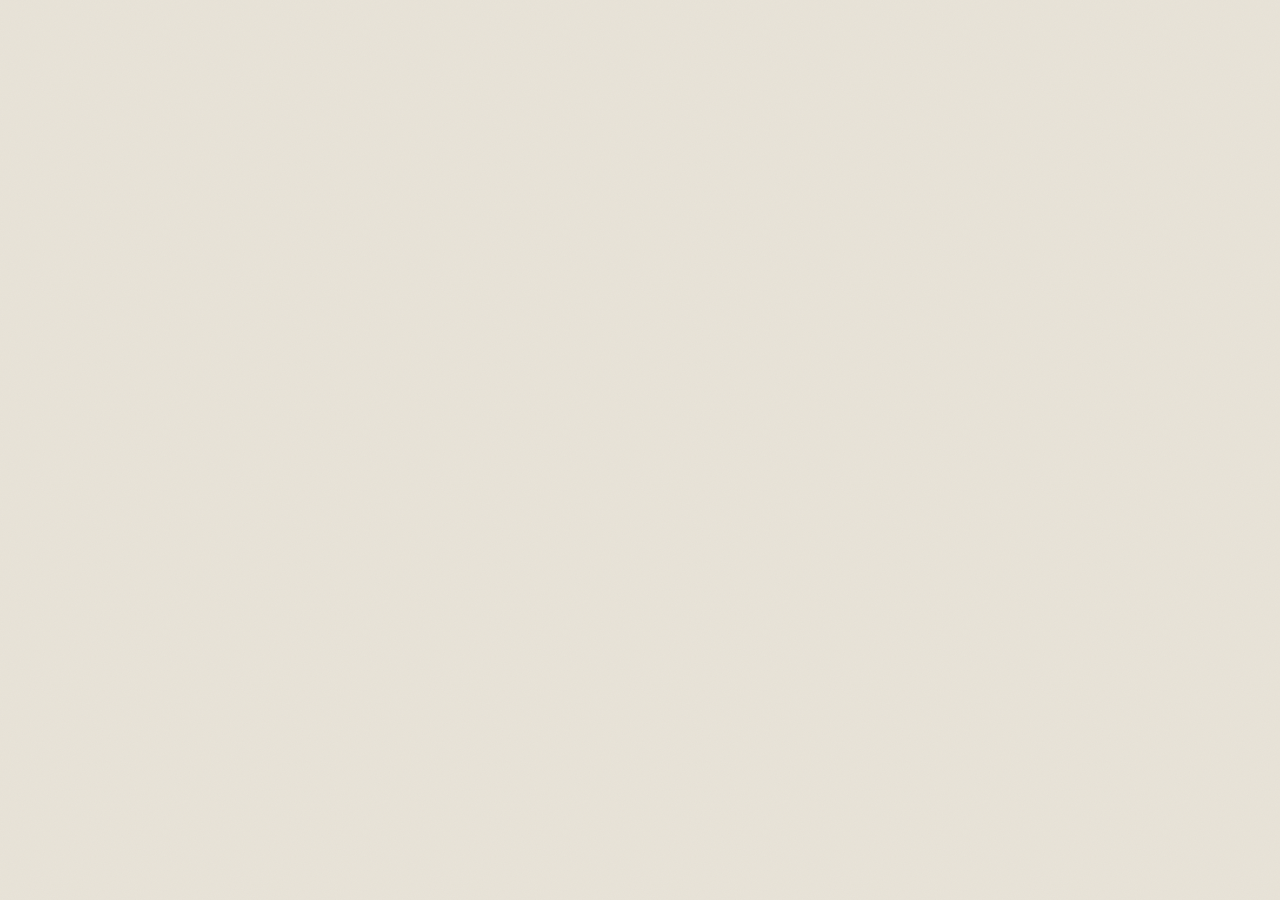
==== commit b732afe8: "redesign: apply design-taste skill audit - fix AI-tells - Swap Instrument Serif (flagged #1 AI serif" ====
--- a/index.html
+++ b/index.html
@@ -8,7 +8,7 @@
   <!-- Fonts -->
   <link rel="preconnect" href="https://fonts.googleapis.com">
   <link rel="preconnect" href="https://fonts.gstatic.com" crossorigin>
-  <link href="https://fonts.googleapis.com/css2?family=Geist:wght@300;400;500;600&family=Instrument+Serif:ital@0;1&family=JetBrains+Mono:wght@300;400;500&display=swap" rel="stylesheet">
+  <link href="https://fonts.googleapis.com/css2?family=Geist:wght@300;400;500;600&family=Cormorant+Garamond:ital,wght@0,300;0,400;0,600;1,300;1,400;1,600&family=JetBrains+Mono:wght@300;400;500&display=swap" rel="stylesheet">
 
   <link rel="stylesheet" href="styles.css" />
 
--- a/styles.css
+++ b/styles.css
@@ -2,7 +2,7 @@
 
 :root {
   --font-sans: "Geist", -apple-system, BlinkMacSystemFont, sans-serif;
-  --font-serif: "Instrument Serif", "Cormorant Garamond", Georgia, serif;
+  --font-serif: "Cormorant Garamond", Georgia, serif;
   --font-mono: "JetBrains Mono", "Söhne Mono", ui-monospace, monospace;
   --border-radius-sm: 6px;
   --border-radius-lg: 12px;
@@ -29,9 +29,18 @@
   --rule: rgba(28,27,23,0.15);
   --muted: rgba(28,27,23,0.55);
   --muted-2: rgba(28,27,23,0.4);
+
+  /* Easing system */
+  --ease-out: cubic-bezier(0.23, 1, 0.32, 1);
+  --ease-in-out: cubic-bezier(0.77, 0, 0.175, 1);
+  --ease-spring: cubic-bezier(0.32, 0.72, 0, 1);
 }
 
 * { box-sizing: border-box; }
+
+html {
+  scroll-behavior: smooth;
+}
 
 html, body {
   margin: 0;
@@ -43,6 +52,18 @@
   text-rendering: optimizeLegibility;
 }
 
+/* Film grain — fixed overlay, zero interaction cost */
+body::before {
+  content: "";
+  position: fixed;
+  inset: 0;
+  z-index: 8000;
+  pointer-events: none;
+  opacity: 0.032;
+  background-image: url("data:image/svg+xml,%3Csvg xmlns='http://www.w3.org/2000/svg' width='200' height='200'%3E%3Cfilter id='n'%3E%3CfeTurbulence type='fractalNoise' baseFrequency='0.85' numOctaves='4' stitchTiles='stitch'/%3E%3C/filter%3E%3Crect width='200' height='200' filter='url(%23n)'/%3E%3C/svg%3E");
+  background-size: 200px 200px;
+}
+
 button { font-family: inherit; }
 
 a { color: inherit; text-decoration: none; }
@@ -55,7 +76,7 @@
 
 /* App stage — sits the "frame" centered with breathing room */
 .stage {
-  min-height: 100vh;
+  min-height: 100dvh;
   padding: 24px;
   display: flex;
   justify-content: center;
@@ -67,7 +88,10 @@
   border-radius: var(--border-radius-lg);
   overflow: hidden;
   position: relative;
-  box-shadow: 0 24px 60px -28px rgba(28,27,23,0.25), 0 1px 0 rgba(28,27,23,0.04);
+  box-shadow:
+    0 32px 80px -32px rgba(28,27,23,0.32),
+    0 2px 0 rgba(28,27,23,0.05),
+    0 0 0 0.5px rgba(28,27,23,0.06);
 }
 
 /* Page transitions */
@@ -93,22 +117,26 @@
 
 /* Hover lift for category doors */
 .door {
-  transition: transform 220ms cubic-bezier(.2,.6,.2,1), box-shadow 220ms ease;
+  transition: transform 320ms cubic-bezier(0.23, 1, 0.32, 1), box-shadow 320ms cubic-bezier(0.23, 1, 0.32, 1);
   will-change: transform;
 }
 .door:hover {
-  transform: translateY(-3px);
-  box-shadow: 0 18px 36px -22px rgba(28,27,23,0.35);
-}
-.door:hover .door-arrow { transform: translateX(4px); }
-.door-arrow { transition: transform 220ms ease; display: inline-block; }
+  transform: translateY(-4px);
+  box-shadow: 0 24px 48px -24px rgba(28,27,23,0.42);
+}
+.door:active {
+  transform: translateY(-1px) scale(0.985);
+  transition-duration: 100ms;
+}
+.door:hover .door-arrow { transform: translateX(5px); }
+.door-arrow { transition: transform 240ms cubic-bezier(0.23, 1, 0.32, 1); display: inline-block; }
 
 /* Nav link */
 .nav-link {
   cursor: pointer;
   position: relative;
   padding: 4px 0;
-  transition: color 180ms ease;
+  transition: color 200ms cubic-bezier(0.23, 1, 0.32, 1);
 }
 .nav-link::after {
   content: "";
@@ -118,7 +146,7 @@
   background: currentColor;
   transform: scaleX(0);
   transform-origin: left;
-  transition: transform 240ms cubic-bezier(.2,.6,.2,1);
+  transition: transform 280ms cubic-bezier(0.23, 1, 0.32, 1);
 }
 .nav-link:hover::after,
 .nav-link.is-active::after { transform: scaleX(1); }
@@ -133,11 +161,12 @@
   padding: 22px 0;
   border-top: 0.5px solid var(--rule);
   cursor: pointer;
-  transition: background 200ms ease, padding 200ms ease;
+  transition: background 220ms cubic-bezier(0.23, 1, 0.32, 1), padding 220ms cubic-bezier(0.23, 1, 0.32, 1);
 }
 .proj-row:hover { background: rgba(255,255,255,0.5); padding-left: 8px; padding-right: 8px; }
+.proj-row:active { background: rgba(255,255,255,0.75); }
 .proj-row:last-child { border-bottom: 0.5px solid var(--rule); }
-.proj-row .proj-arrow { transition: transform 220ms ease; }
+.proj-row .proj-arrow { transition: transform 240ms cubic-bezier(0.23, 1, 0.32, 1); }
 .proj-row:hover .proj-arrow { transform: translateX(6px); }
 
 /* Iteration slider dots */
@@ -204,3 +233,29 @@
   text-transform: uppercase;
 }
 .italic { font-style: italic; }
+
+/* Stagger reveal — pairs with CSS variable --stagger-delay on the element */
+.stagger-item {
+  animation: staggerIn 480ms cubic-bezier(0.23, 1, 0.32, 1) both;
+  animation-delay: var(--stagger-delay, 0ms);
+}
+@keyframes staggerIn {
+  from { opacity: 0; transform: translateY(18px); }
+  to   { opacity: 1; transform: none; }
+}
+
+/* Page transition */
+@keyframes pageIn {
+  from { opacity: 0; transform: translateY(8px); }
+  to   { opacity: 1; transform: none; }
+}
+
+/* Respect reduced motion */
+@media (prefers-reduced-motion: reduce) {
+  .stagger-item { animation: none; }
+  .page { animation: none; }
+  .door, .door:hover, .door:active { transition: none; }
+  .nav-link, .nav-link::after { transition: none; }
+  @keyframes marquee { from { transform: none; } to { transform: none; } }
+  @keyframes pulse   { 0%, 100% { opacity: 0.7; } }
+}
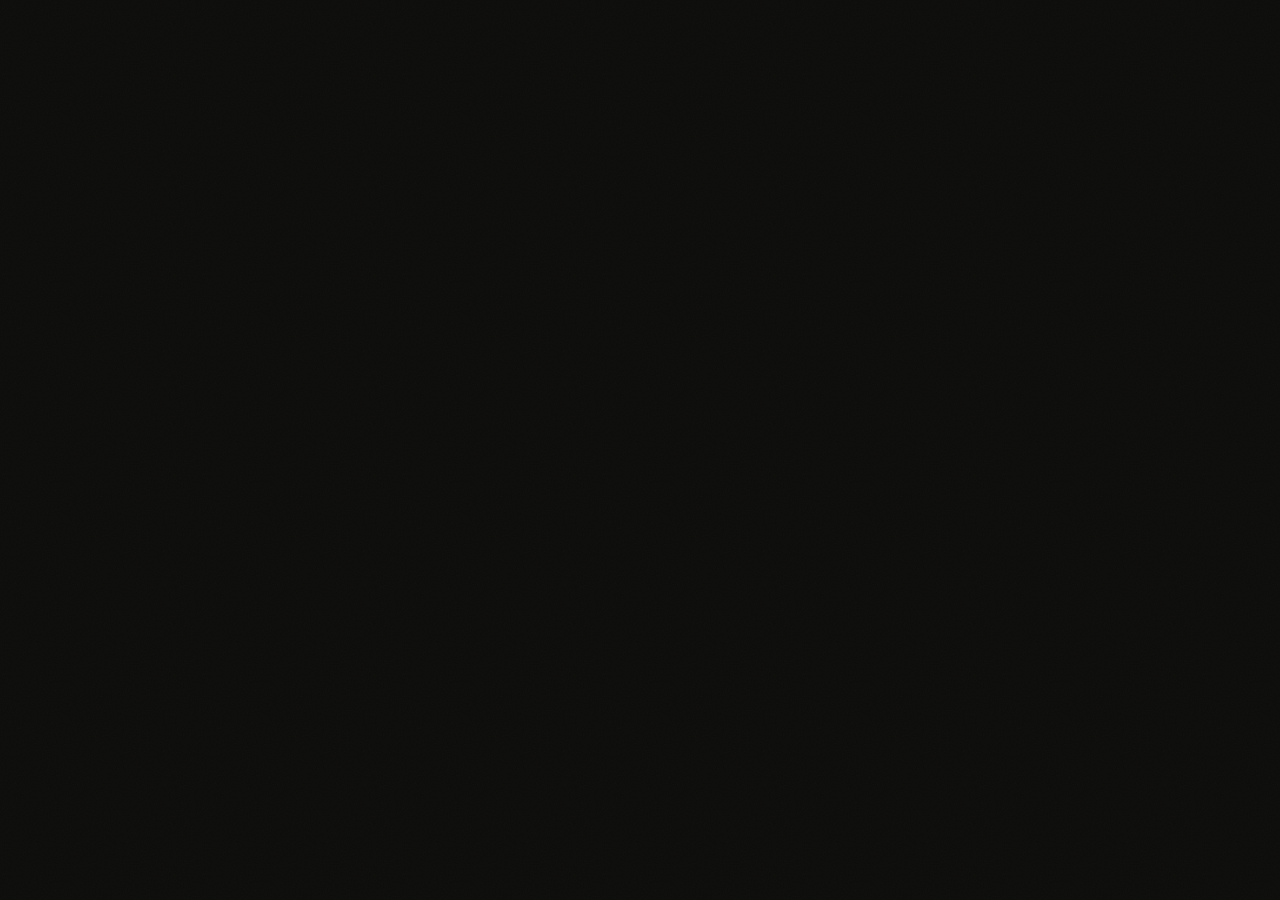
==== commit e854a564: "Ground-up redesign: Technical Dark aesthetic Complete visual rebuild from scratch. Dark palette (#0D" ====
--- a/index.html
+++ b/index.html
@@ -5,19 +5,19 @@
   <meta name="viewport" content="width=device-width, initial-scale=1" />
   <title>Lukas Gerster — Engineering Portfolio</title>
 
-  <!-- Fonts -->
+  <!-- Fonts: Geist + JetBrains Mono -->
   <link rel="preconnect" href="https://fonts.googleapis.com">
   <link rel="preconnect" href="https://fonts.gstatic.com" crossorigin>
-  <link href="https://fonts.googleapis.com/css2?family=Geist:wght@300;400;500;600&family=Cormorant+Garamond:ital,wght@0,300;0,400;0,600;1,300;1,400;1,600&family=JetBrains+Mono:wght@300;400;500&display=swap" rel="stylesheet">
+  <link href="https://fonts.googleapis.com/css2?family=Geist:wght@300;400;500;600&family=JetBrains+Mono:wght@300;400;500&display=swap" rel="stylesheet">
 
   <link rel="stylesheet" href="styles.css" />
 
-  <!-- React -->
+  <!-- React 18 -->
   <script src="https://unpkg.com/react@18.3.1/umd/react.development.js" integrity="sha384-hD6/rw4ppMLGNu3tX5cjIb+uRZ7UkRJ6BPkLpg4hAu/6onKUg4lLsHAs9EBPT82L" crossorigin="anonymous"></script>
   <script src="https://unpkg.com/react-dom@18.3.1/umd/react-dom.development.js" integrity="sha384-u6aeetuaXnQ38mYT8rp6sbXaQe3NL9t+IBXmnYxwkUI2Hw4bsp2Wvmx4yRQF1uAm" crossorigin="anonymous"></script>
   <script src="https://unpkg.com/@babel/standalone@7.29.0/babel.min.js" integrity="sha384-m08KidiNqLdpJqLq95G/LEi8Qvjl/xUYll3QILypMoQ65QorJ9Lvtp2RXYGBFj1y" crossorigin="anonymous"></script>
 
-  <!-- MediaPipe Tasks Vision — preloaded as module and exposed to window for the babel scripts -->
+  <!-- MediaPipe Tasks Vision — preloaded as module, exposed on window for babel scripts -->
   <script type="module">
     import { PoseLandmarker, FilesetResolver, DrawingUtils } from "https://cdn.jsdelivr.net/npm/@mediapipe/tasks-vision@0.10.9";
     window.__mpVision = { PoseLandmarker, FilesetResolver, DrawingUtils };
@@ -29,7 +29,7 @@
 <body>
   <div id="root"></div>
 
-  <!-- Components (order matters: shared atoms → pages → app shell) -->
+  <!-- Components: shared atoms → pages → app shell -->
   <script type="text/babel" src="components/atoms.jsx"></script>
   <script type="text/babel" src="components/index_page.jsx"></script>
   <script type="text/babel" src="components/aerospace_page.jsx"></script>
@@ -37,7 +37,6 @@
   <script type="text/babel" src="components/software_page.jsx"></script>
   <script type="text/babel" src="components/cv_page.jsx"></script>
   <script type="text/babel" src="components/contact_page.jsx"></script>
-  <script type="text/babel" src="tweaks-panel.jsx"></script>
   <script type="text/babel" src="app.jsx"></script>
 </body>
 </html>
--- a/styles.css
+++ b/styles.css
@@ -1,72 +1,72 @@
-/* Engineering Portfolio — Lukas Gerster */
+/* Engineering Portfolio — Lukas Gerster / Ground-up redesign */
 
 :root {
-  --font-sans: "Geist", -apple-system, BlinkMacSystemFont, sans-serif;
-  --font-serif: "Cormorant Garamond", Georgia, serif;
-  --font-mono: "JetBrains Mono", "Söhne Mono", ui-monospace, monospace;
-  --border-radius-sm: 6px;
-  --border-radius-lg: 12px;
-
-  /* Palette */
-  --cream: #F4F1EA;
-  --cream-2: #EBE6DB;
-  --ink: #1C1B17;
-  --ink-2: #2A2925;
-
-  --aero: #E8D5C0;
-  --aero-ink: #6B3416;
-  --aero-deep: #3A1C0A;
-  --aero-accent: #A8642C;
-
-  --robo: #C8DDD2;
-  --robo-ink: #08423A;
-  --robo-deep: #042820;
-
-  --soft: #C9D8E8;
-  --soft-ink: #0A3563;
-  --soft-deep: #042040;
-
-  --rule: rgba(28,27,23,0.15);
-  --muted: rgba(28,27,23,0.55);
-  --muted-2: rgba(28,27,23,0.4);
-
-  /* Easing system */
-  --ease-out: cubic-bezier(0.23, 1, 0.32, 1);
+  /* Typography */
+  --font-sans: "Geist", -apple-system, BlinkMacSystemFont, "Segoe UI", system-ui, sans-serif;
+  --font-mono: "JetBrains Mono", ui-monospace, "Cascadia Code", monospace;
+
+  /* Palette — Technical Dark */
+  --bg:   #0D0D0B;
+  --bg-1: #131210;
+  --bg-2: #1C1A16;
+  --bg-3: #242018;
+
+  --text:   #EDE8DE;
+  --text-2: rgba(237,232,222,0.58);
+  --text-3: rgba(237,232,222,0.32);
+  --text-4: rgba(237,232,222,0.16);
+
+  --amber:   #EAA94E;
+  --amber-2: rgba(234,169,78,0.14);
+  --amber-3: rgba(234,169,78,0.07);
+
+  --rule:   rgba(237,232,222,0.09);
+  --rule-2: rgba(237,232,222,0.18);
+
+  /* Spacing */
+  --space-1: 4px;  --space-2: 8px;  --space-3: 12px;
+  --space-4: 16px; --space-5: 24px; --space-6: 32px;
+  --space-7: 48px; --space-8: 64px; --space-9: 96px;
+
+  /* Radii */
+  --r-sm: 6px; --r-md: 10px; --r-lg: 16px;
+
+  /* Easing */
+  --ease-out:    cubic-bezier(0.23, 1, 0.32, 1);
+  --ease-spring: cubic-bezier(0.32, 0.72, 0, 1);
   --ease-in-out: cubic-bezier(0.77, 0, 0.175, 1);
-  --ease-spring: cubic-bezier(0.32, 0.72, 0, 1);
-}
-
-* { box-sizing: border-box; }
-
-html {
-  scroll-behavior: smooth;
-}
+}
+
+/* ─── Reset ─────────────────────────────────────────────────── */
+*, *::before, *::after { box-sizing: border-box; }
+
+html { scroll-behavior: smooth; font-kerning: normal; }
 
 html, body {
-  margin: 0;
-  padding: 0;
-  background: #E8E3D8;
+  margin: 0; padding: 0;
+  background: var(--bg);
+  color: var(--text);
   font-family: var(--font-sans);
-  color: var(--ink);
+  font-size: 16px;
   -webkit-font-smoothing: antialiased;
+  -moz-osx-font-smoothing: grayscale;
   text-rendering: optimizeLegibility;
 }
 
-/* Film grain — fixed overlay, zero interaction cost */
+button { font-family: inherit; cursor: pointer; }
+a { color: inherit; text-decoration: none; }
+h1, h2, h3, h4 { text-wrap: balance; font-weight: inherit; margin: 0; }
+p { text-wrap: pretty; margin: 0; }
+img { display: block; }
+
+/* Film grain overlay */
 body::before {
   content: "";
-  position: fixed;
-  inset: 0;
-  z-index: 8000;
-  pointer-events: none;
-  opacity: 0.032;
+  position: fixed; inset: 0; z-index: 9000;
+  pointer-events: none; opacity: 0.03;
   background-image: url("data:image/svg+xml,%3Csvg xmlns='http://www.w3.org/2000/svg' width='200' height='200'%3E%3Cfilter id='n'%3E%3CfeTurbulence type='fractalNoise' baseFrequency='0.85' numOctaves='4' stitchTiles='stitch'/%3E%3C/filter%3E%3Crect width='200' height='200' filter='url(%23n)'/%3E%3C/svg%3E");
   background-size: 200px 200px;
 }
-
-button { font-family: inherit; }
-
-a { color: inherit; text-decoration: none; }
 
 .sr-only {
   position: absolute; width: 1px; height: 1px;
@@ -74,188 +74,140 @@
   clip: rect(0,0,0,0); border: 0;
 }
 
-/* App stage — sits the "frame" centered with breathing room */
-.stage {
-  min-height: 100dvh;
-  padding: 24px;
-  display: flex;
-  justify-content: center;
-}
-.frame {
-  width: 100%;
-  max-width: 1180px;
-  background: var(--cream);
-  border-radius: var(--border-radius-lg);
-  overflow: hidden;
+/* ─── App shell ─────────────────────────────────────────────── */
+#root { min-height: 100dvh; }
+.page-root { min-height: 100dvh; }
+
+/* Page transition */
+.page { animation: pageIn 400ms var(--ease-out) both; }
+@keyframes pageIn {
+  from { opacity: 0; transform: translateY(10px); }
+  to   { opacity: 1; transform: none; }
+}
+
+/* ─── Nav ───────────────────────────────────────────────────── */
+.nav-link {
+  cursor: pointer;
+  position: relative; padding: 4px 0;
+  transition: color 180ms;
+  color: var(--text-3);
+}
+.nav-link::after {
+  content: "";
+  position: absolute; left: 0; right: 0; bottom: -2px;
+  height: 1px; background: var(--amber);
+  transform: scaleX(0); transform-origin: left;
+  transition: transform 260ms var(--ease-out);
+}
+.nav-link:hover { color: var(--text-2); }
+.nav-link.is-active { color: var(--text); }
+.nav-link:hover::after,
+.nav-link.is-active::after { transform: scaleX(1); }
+
+/* ─── Work rows ─────────────────────────────────────────────── */
+.work-row {
+  display: grid;
+  grid-template-columns: 52px 1fr auto;
+  align-items: center; gap: 24px;
+  padding: 26px 0;
+  border-top: 0.5px solid var(--rule);
+  cursor: pointer;
+  transition: padding-left 280ms var(--ease-out), background 200ms;
   position: relative;
-  box-shadow:
-    0 32px 80px -32px rgba(28,27,23,0.32),
-    0 2px 0 rgba(28,27,23,0.05),
-    0 0 0 0.5px rgba(28,27,23,0.06);
-}
-
-/* Page transitions */
-.page {
-  animation: pageIn 360ms cubic-bezier(.2,.6,.2,1);
-}
-@keyframes pageIn {
-  from { opacity: 0; transform: translateY(8px); }
-  to   { opacity: 1; transform: none; }
-}
-
-/* Marquee */
+  border-radius: var(--r-sm);
+}
+.work-row:last-child { border-bottom: 0.5px solid var(--rule); }
+.work-row:hover { padding-left: 10px; background: var(--amber-3); }
+.work-row-num {
+  font-family: var(--font-mono); font-size: 10px;
+  letter-spacing: 0.1em; color: var(--text-4);
+  transition: color 200ms;
+}
+.work-row:hover .work-row-num { color: var(--amber); }
+.work-row-arrow {
+  font-family: var(--font-mono); font-size: 14px;
+  color: var(--text-4);
+  transition: transform 260ms var(--ease-out), color 200ms;
+  display: inline-block;
+}
+.work-row:hover .work-row-arrow { transform: translateX(6px); color: var(--amber); }
+
+/* ─── Marquee ───────────────────────────────────────────────── */
 @keyframes marquee {
   from { transform: translateX(0); }
   to   { transform: translateX(-50%); }
 }
 .marquee-track {
-  display: inline-flex;
-  gap: 40px;
-  animation: marquee 38s linear infinite;
+  display: inline-flex; gap: 40px;
+  animation: marquee 40s linear infinite;
   white-space: nowrap;
 }
 
-/* Hover lift for category doors */
-.door {
-  transition: transform 320ms cubic-bezier(0.23, 1, 0.32, 1), box-shadow 320ms cubic-bezier(0.23, 1, 0.32, 1);
-  will-change: transform;
-}
-.door:hover {
-  transform: translateY(-4px);
-  box-shadow: 0 24px 48px -24px rgba(28,27,23,0.42);
-}
-.door:active {
-  transform: translateY(-1px) scale(0.985);
-  transition-duration: 100ms;
-}
-.door:hover .door-arrow { transform: translateX(5px); }
-.door-arrow { transition: transform 240ms cubic-bezier(0.23, 1, 0.32, 1); display: inline-block; }
-
-/* Nav link */
-.nav-link {
-  cursor: pointer;
-  position: relative;
-  padding: 4px 0;
-  transition: color 200ms cubic-bezier(0.23, 1, 0.32, 1);
-}
-.nav-link::after {
-  content: "";
-  position: absolute;
-  left: 0; right: 0; bottom: 0;
-  height: 1px;
-  background: currentColor;
-  transform: scaleX(0);
-  transform-origin: left;
-  transition: transform 280ms cubic-bezier(0.23, 1, 0.32, 1);
-}
-.nav-link:hover::after,
-.nav-link.is-active::after { transform: scaleX(1); }
-.nav-link.is-active { color: var(--ink); }
-
-/* Project rows */
-.proj-row {
-  display: grid;
-  grid-template-columns: 64px 1fr 1.4fr 140px;
-  gap: 20px;
-  align-items: center;
-  padding: 22px 0;
+/* ─── Pulse dot ─────────────────────────────────────────────── */
+.pulse {
+  display: inline-block; width: 6px; height: 6px;
+  border-radius: 50%; background: var(--amber);
+  margin-right: 8px;
+  animation: pulse 2.4s ease-in-out infinite;
+}
+@keyframes pulse { 0%, 100% { opacity: 0.3; } 50% { opacity: 1; } }
+
+/* ─── Photo float (index hover preview) ────────────────────── */
+@keyframes photoIn {
+  from { opacity: 0; transform: translateY(14px) scale(0.95); }
+  to   { opacity: 1; transform: translateY(0) scale(1); }
+}
+
+/* ─── Version tabs (robotics) ───────────────────────────────── */
+.ver-tab { cursor: pointer; outline: none; background: transparent; border: none; padding: 0; }
+.ver-tab:focus-visible .ver-dot { box-shadow: 0 0 0 3px rgba(234,169,78,0.3); }
+
+/* ─── Stagger reveal ────────────────────────────────────────── */
+.stagger-item {
+  animation: staggerIn 500ms var(--ease-out) both;
+  animation-delay: var(--stagger-delay, 0ms);
+}
+@keyframes staggerIn {
+  from { opacity: 0; transform: translateY(16px); }
+  to   { opacity: 1; transform: none; }
+}
+
+/* ─── Spec grid ─────────────────────────────────────────────── */
+.spec-grid {
+  display: grid; grid-template-columns: repeat(3, 1fr);
   border-top: 0.5px solid var(--rule);
-  cursor: pointer;
-  transition: background 220ms cubic-bezier(0.23, 1, 0.32, 1), padding 220ms cubic-bezier(0.23, 1, 0.32, 1);
-}
-.proj-row:hover { background: rgba(255,255,255,0.5); padding-left: 8px; padding-right: 8px; }
-.proj-row:active { background: rgba(255,255,255,0.75); }
-.proj-row:last-child { border-bottom: 0.5px solid var(--rule); }
-.proj-row .proj-arrow { transition: transform 240ms cubic-bezier(0.23, 1, 0.32, 1); }
-.proj-row:hover .proj-arrow { transform: translateX(6px); }
-
-/* Iteration slider dots */
-.ver-tab { cursor: pointer; outline: none; }
-.ver-tab:focus-visible .ver-dot { box-shadow: 0 0 0 3px rgba(8,66,58,0.2); }
-
-/* Subtle ticker pulse */
-.pulse {
-  display: inline-block; width: 7px; height: 7px; border-radius: 50%;
-  background: #08423A; margin-right: 8px;
-  animation: pulse 2.4s ease-in-out infinite;
-}
-@keyframes pulse {
-  0%, 100% { opacity: 0.4; }
-  50% { opacity: 1; }
-}
-
-/* SVG placeholder (image slot) — diagonal stripes */
+  border-bottom: 0.5px solid var(--rule);
+}
+.spec-grid > div { padding: 14px 18px; border-right: 0.5px solid var(--rule); }
+.spec-grid > div:last-child { border-right: 0; }
+.spec-label {
+  font-family: var(--font-mono); font-size: 9px;
+  letter-spacing: 0.12em; color: var(--text-3);
+  margin-bottom: 5px; text-transform: uppercase;
+}
+.spec-value { font-family: var(--font-mono); font-size: 13px; color: var(--text); }
+
+/* ─── Placeholder stripe ────────────────────────────────────── */
 .placeholder-stripe {
   background-image: repeating-linear-gradient(
     -45deg,
-    rgba(28,27,23,0.05) 0px,
-    rgba(28,27,23,0.05) 1px,
-    transparent 1px,
-    transparent 9px
+    rgba(237,232,222,0.03) 0px, rgba(237,232,222,0.03) 1px,
+    transparent 1px, transparent 9px
   );
 }
 
-/* Spec grid */
-.spec-grid {
-  display: grid;
-  grid-template-columns: repeat(4, 1fr);
-  gap: 0;
-  border-top: 0.5px solid var(--rule);
-  border-bottom: 0.5px solid var(--rule);
-}
-.spec-grid > div {
-  padding: 16px 18px;
-  border-right: 0.5px solid var(--rule);
-}
-.spec-grid > div:last-child { border-right: 0; }
-.spec-label {
-  font-family: var(--font-mono);
-  font-size: 9px;
-  letter-spacing: 0.12em;
-  color: var(--muted-2);
-  margin-bottom: 6px;
-  text-transform: uppercase;
-}
-.spec-value {
-  font-family: var(--font-mono);
-  font-size: 13px;
-  color: var(--ink);
-}
-
-/* Misc utilities */
-.serif { font-family: var(--font-serif); font-weight: 400; }
+/* ─── Utilities ─────────────────────────────────────────────── */
 .mono { font-family: var(--font-mono); }
 .eyebrow {
-  font-family: var(--font-mono);
-  font-size: 11px;
-  color: var(--muted);
-  letter-spacing: 0.12em;
+  font-family: var(--font-mono); font-size: 10px;
+  color: var(--text-3); letter-spacing: 0.14em;
   text-transform: uppercase;
 }
-.italic { font-style: italic; }
-
-/* Stagger reveal — pairs with CSS variable --stagger-delay on the element */
-.stagger-item {
-  animation: staggerIn 480ms cubic-bezier(0.23, 1, 0.32, 1) both;
-  animation-delay: var(--stagger-delay, 0ms);
-}
-@keyframes staggerIn {
-  from { opacity: 0; transform: translateY(18px); }
-  to   { opacity: 1; transform: none; }
-}
-
-/* Page transition */
-@keyframes pageIn {
-  from { opacity: 0; transform: translateY(8px); }
-  to   { opacity: 1; transform: none; }
-}
-
-/* Respect reduced motion */
+
+/* ─── Reduced motion ────────────────────────────────────────── */
 @media (prefers-reduced-motion: reduce) {
-  .stagger-item { animation: none; }
-  .page { animation: none; }
-  .door, .door:hover, .door:active { transition: none; }
-  .nav-link, .nav-link::after { transition: none; }
+  .stagger-item, .page { animation: none; }
+  .work-row, .nav-link, .nav-link::after { transition: none; }
   @keyframes marquee { from { transform: none; } to { transform: none; } }
   @keyframes pulse   { 0%, 100% { opacity: 0.7; } }
 }
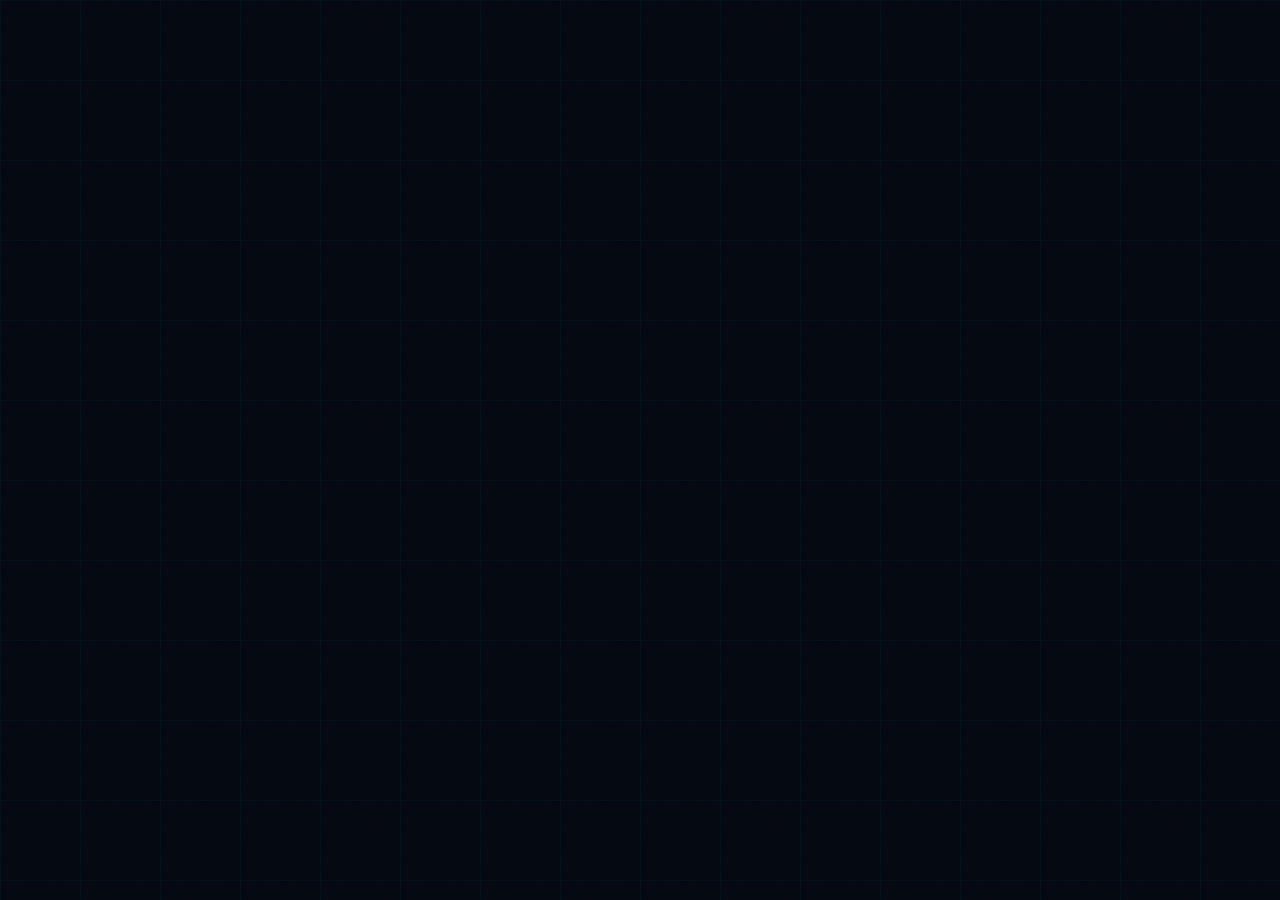
==== commit 8d7810ee: "Add Iron Man suit retraction intro sequence 24 armor panels (6x4 grid) cover the screen on first loa" ====
--- a/index.html
+++ b/index.html
@@ -31,6 +31,7 @@
 
   <!-- Components: shared atoms → pages → app shell -->
   <script type="text/babel" src="components/atoms.jsx"></script>
+  <script type="text/babel" src="components/intro_overlay.jsx"></script>
   <script type="text/babel" src="components/index_page.jsx"></script>
   <script type="text/babel" src="components/aerospace_page.jsx"></script>
   <script type="text/babel" src="components/robotics_page.jsx"></script>
--- a/styles.css
+++ b/styles.css
@@ -1,35 +1,43 @@
-/* Engineering Portfolio — Lukas Gerster / Ground-up redesign */
+/* Engineering Portfolio — Lukas Gerster / Iron Grid */
 
 :root {
   /* Typography */
   --font-sans: "Geist", -apple-system, BlinkMacSystemFont, "Segoe UI", system-ui, sans-serif;
   --font-mono: "JetBrains Mono", ui-monospace, "Cascadia Code", monospace;
 
-  /* Palette — Technical Dark */
-  --bg:   #0D0D0B;
-  --bg-1: #131210;
-  --bg-2: #1C1A16;
-  --bg-3: #242018;
-
-  --text:   #EDE8DE;
-  --text-2: rgba(237,232,222,0.58);
-  --text-3: rgba(237,232,222,0.32);
-  --text-4: rgba(237,232,222,0.16);
-
-  --amber:   #EAA94E;
-  --amber-2: rgba(234,169,78,0.14);
-  --amber-3: rgba(234,169,78,0.07);
-
-  --rule:   rgba(237,232,222,0.09);
-  --rule-2: rgba(237,232,222,0.18);
+  /* Palette — Iron Grid */
+  --bg:   #040810;
+  --bg-1: #070D1A;
+  --bg-2: #0C1424;
+  --bg-3: #111A2E;
+
+  --text:   #E4F0FF;
+  --text-2: rgba(228,240,255,0.60);
+  --text-3: rgba(228,240,255,0.34);
+  --text-4: rgba(228,240,255,0.16);
+
+  --cyan:   #00D4FF;
+  --cyan-2: rgba(0,212,255,0.10);
+  --cyan-3: rgba(0,212,255,0.05);
+
+  --orange:  #FF6B35;
+  --orange-2: rgba(255,107,53,0.10);
+
+  /* amber → cyan: broadcast shift across all components */
+  --amber:   #00D4FF;
+  --amber-2: rgba(0,212,255,0.10);
+  --amber-3: rgba(0,212,255,0.05);
+
+  --rule:   rgba(0,212,255,0.10);
+  --rule-2: rgba(0,212,255,0.22);
 
   /* Spacing */
   --space-1: 4px;  --space-2: 8px;  --space-3: 12px;
   --space-4: 16px; --space-5: 24px; --space-6: 32px;
   --space-7: 48px; --space-8: 64px; --space-9: 96px;
 
-  /* Radii */
-  --r-sm: 6px; --r-md: 10px; --r-lg: 16px;
+  /* Radii — sharper, more technical */
+  --r-sm: 2px; --r-md: 4px; --r-lg: 8px;
 
   /* Easing */
   --ease-out:    cubic-bezier(0.23, 1, 0.32, 1);
@@ -59,11 +67,22 @@
 p { text-wrap: pretty; margin: 0; }
 img { display: block; }
 
-/* Film grain overlay */
+/* HUD grid overlay */
 body::before {
   content: "";
   position: fixed; inset: 0; z-index: 9000;
-  pointer-events: none; opacity: 0.03;
+  pointer-events: none;
+  background-image:
+    linear-gradient(rgba(0,212,255,0.04) 1px, transparent 1px),
+    linear-gradient(90deg, rgba(0,212,255,0.04) 1px, transparent 1px);
+  background-size: 80px 80px;
+}
+
+/* Film grain on top */
+body::after {
+  content: "";
+  position: fixed; inset: 0; z-index: 9001;
+  pointer-events: none; opacity: 0.02;
   background-image: url("data:image/svg+xml,%3Csvg xmlns='http://www.w3.org/2000/svg' width='200' height='200'%3E%3Cfilter id='n'%3E%3CfeTurbulence type='fractalNoise' baseFrequency='0.85' numOctaves='4' stitchTiles='stitch'/%3E%3C/filter%3E%3Crect width='200' height='200' filter='url(%23n)'/%3E%3C/svg%3E");
   background-size: 200px 200px;
 }
@@ -79,9 +98,9 @@
 .page-root { min-height: 100dvh; }
 
 /* Page transition */
-.page { animation: pageIn 400ms var(--ease-out) both; }
+.page { animation: pageIn 350ms var(--ease-out) both; }
 @keyframes pageIn {
-  from { opacity: 0; transform: translateY(10px); }
+  from { opacity: 0; transform: translateY(8px); }
   to   { opacity: 1; transform: none; }
 }
 
@@ -95,7 +114,8 @@
 .nav-link::after {
   content: "";
   position: absolute; left: 0; right: 0; bottom: -2px;
-  height: 1px; background: var(--amber);
+  height: 1px; background: var(--cyan);
+  box-shadow: 0 0 8px var(--cyan);
   transform: scaleX(0); transform-origin: left;
   transition: transform 260ms var(--ease-out);
 }
@@ -104,33 +124,54 @@
 .nav-link:hover::after,
 .nav-link.is-active::after { transform: scaleX(1); }
 
-/* ─── Work rows ─────────────────────────────────────────────── */
+/* ─── Work rows ──────────────────────────────────────────────── */
 .work-row {
-  display: grid;
-  grid-template-columns: 52px 1fr auto;
-  align-items: center; gap: 24px;
-  padding: 26px 0;
+  position: relative;
+  overflow: hidden;
   border-top: 0.5px solid var(--rule);
+  border-left: 3px solid transparent;
   cursor: pointer;
-  transition: padding-left 280ms var(--ease-out), background 200ms;
-  position: relative;
-  border-radius: var(--r-sm);
+  transition:
+    height 420ms cubic-bezier(0.32, 0.72, 0, 1),
+    border-left-color 260ms,
+    padding-left 300ms var(--ease-out),
+    box-shadow 300ms var(--ease-out),
+    background 400ms;
 }
 .work-row:last-child { border-bottom: 0.5px solid var(--rule); }
-.work-row:hover { padding-left: 10px; background: var(--amber-3); }
-.work-row-num {
-  font-family: var(--font-mono); font-size: 10px;
-  letter-spacing: 0.1em; color: var(--text-4);
-  transition: color 200ms;
-}
-.work-row:hover .work-row-num { color: var(--amber); }
-.work-row-arrow {
-  font-family: var(--font-mono); font-size: 14px;
-  color: var(--text-4);
-  transition: transform 260ms var(--ease-out), color 200ms;
-  display: inline-block;
-}
-.work-row:hover .work-row-arrow { transform: translateX(6px); color: var(--amber); }
+
+/* Bottom sweep line on hover */
+.work-row::after {
+  content: "";
+  position: absolute; bottom: 0; left: 0;
+  height: 1px;
+  background: var(--row-accent, var(--cyan));
+  box-shadow: 0 0 8px var(--row-accent, var(--cyan));
+  width: 0;
+  transition: width 500ms var(--ease-out);
+}
+.work-row:hover::after { width: 100%; }
+
+/* ─── Card hover lift ────────────────────────────────────────── */
+.card-lift {
+  transition: transform 300ms var(--ease-out), box-shadow 300ms var(--ease-out);
+  cursor: pointer;
+}
+.card-lift:hover {
+  transform: translateY(-3px);
+  box-shadow:
+    0 20px 48px -16px rgba(0,0,0,0.8),
+    0 0 0 0.5px var(--rule-2),
+    0 0 24px -4px rgba(0,212,255,0.2);
+}
+.card-lift:active {
+  transform: translateY(0) scale(0.985);
+  transition-duration: 80ms;
+}
+
+/* ─── Haptic button ──────────────────────────────────────────── */
+.btn-haptic { transition: opacity 180ms, transform 80ms, box-shadow 200ms; }
+.btn-haptic:active { transform: scale(0.96) translateY(1px) !important; }
 
 /* ─── Marquee ───────────────────────────────────────────────── */
 @keyframes marquee {
@@ -146,21 +187,31 @@
 /* ─── Pulse dot ─────────────────────────────────────────────── */
 .pulse {
   display: inline-block; width: 6px; height: 6px;
-  border-radius: 50%; background: var(--amber);
+  border-radius: 50%; background: var(--cyan);
   margin-right: 8px;
   animation: pulse 2.4s ease-in-out infinite;
-}
-@keyframes pulse { 0%, 100% { opacity: 0.3; } 50% { opacity: 1; } }
-
-/* ─── Photo float (index hover preview) ────────────────────── */
-@keyframes photoIn {
-  from { opacity: 0; transform: translateY(14px) scale(0.95); }
-  to   { opacity: 1; transform: translateY(0) scale(1); }
-}
-
-/* ─── Version tabs (robotics) ───────────────────────────────── */
-.ver-tab { cursor: pointer; outline: none; background: transparent; border: none; padding: 0; }
-.ver-tab:focus-visible .ver-dot { box-shadow: 0 0 0 3px rgba(234,169,78,0.3); }
+  box-shadow: 0 0 6px var(--cyan);
+}
+@keyframes pulse {
+  0%, 100% { opacity: 0.3; box-shadow: 0 0 4px var(--cyan); }
+  50%       { opacity: 1;   box-shadow: 0 0 12px var(--cyan); }
+}
+
+/* ─── Scan line (hero) ──────────────────────────────────────── */
+@keyframes scanDown {
+  0%   { transform: translateY(0); opacity: 0; }
+  4%   { opacity: 1; }
+  96%  { opacity: 0.7; }
+  100% { transform: translateY(100vh); opacity: 0; }
+}
+.scan-line { animation: scanDown 2.8s var(--ease-in-out) 0.3s forwards; }
+
+/* ─── Corner bracket blink-in ───────────────────────────────── */
+@keyframes bracketIn {
+  from { opacity: 0; transform: scale(0.7); }
+  to   { opacity: 1; transform: none; }
+}
+.hud-bracket { animation: bracketIn 600ms var(--ease-out) both; }
 
 /* ─── Stagger reveal ────────────────────────────────────────── */
 .stagger-item {
@@ -168,9 +219,19 @@
   animation-delay: var(--stagger-delay, 0ms);
 }
 @keyframes staggerIn {
-  from { opacity: 0; transform: translateY(16px); }
+  from { opacity: 0; transform: translateY(14px); }
   to   { opacity: 1; transform: none; }
 }
+
+/* ─── Photo float ───────────────────────────────────────────── */
+@keyframes photoIn {
+  from { opacity: 0; transform: translateY(14px) scale(0.95); }
+  to   { opacity: 1; transform: translateY(0) scale(1); }
+}
+
+/* ─── Version tabs ──────────────────────────────────────────── */
+.ver-tab { cursor: pointer; outline: none; background: transparent; border: none; padding: 0; }
+.ver-tab:focus-visible .ver-dot { box-shadow: 0 0 0 3px rgba(0,212,255,0.3); }
 
 /* ─── Spec grid ─────────────────────────────────────────────── */
 .spec-grid {
@@ -191,7 +252,7 @@
 .placeholder-stripe {
   background-image: repeating-linear-gradient(
     -45deg,
-    rgba(237,232,222,0.03) 0px, rgba(237,232,222,0.03) 1px,
+    rgba(0,212,255,0.03) 0px, rgba(0,212,255,0.03) 1px,
     transparent 1px, transparent 9px
   );
 }
@@ -203,11 +264,27 @@
   color: var(--text-3); letter-spacing: 0.14em;
   text-transform: uppercase;
 }
+.text-glow { text-shadow: 0 0 32px rgba(0,212,255,0.55); }
+
+/* ─── Intro overlay ─────────────────────────────────────────── */
+@keyframes introCW  { from { transform: rotate(0deg);    } to { transform: rotate(360deg);  } }
+@keyframes introCCW { from { transform: rotate(0deg);    } to { transform: rotate(-360deg); } }
+@keyframes introBarLoad { from { width: 0; } to { width: 100%; } }
+
+.intro-bar {
+  height: 100%;
+  width: 100%;
+  background: var(--cyan);
+  border-radius: 1px;
+  box-shadow: 0 0 6px rgba(0,212,255,0.75);
+  animation: introBarLoad 500ms ease-out both;
+}
 
 /* ─── Reduced motion ────────────────────────────────────────── */
 @media (prefers-reduced-motion: reduce) {
   .stagger-item, .page { animation: none; }
   .work-row, .nav-link, .nav-link::after { transition: none; }
+  .scan-line, .hud-bracket { animation: none; }
   @keyframes marquee { from { transform: none; } to { transform: none; } }
   @keyframes pulse   { 0%, 100% { opacity: 0.7; } }
 }
